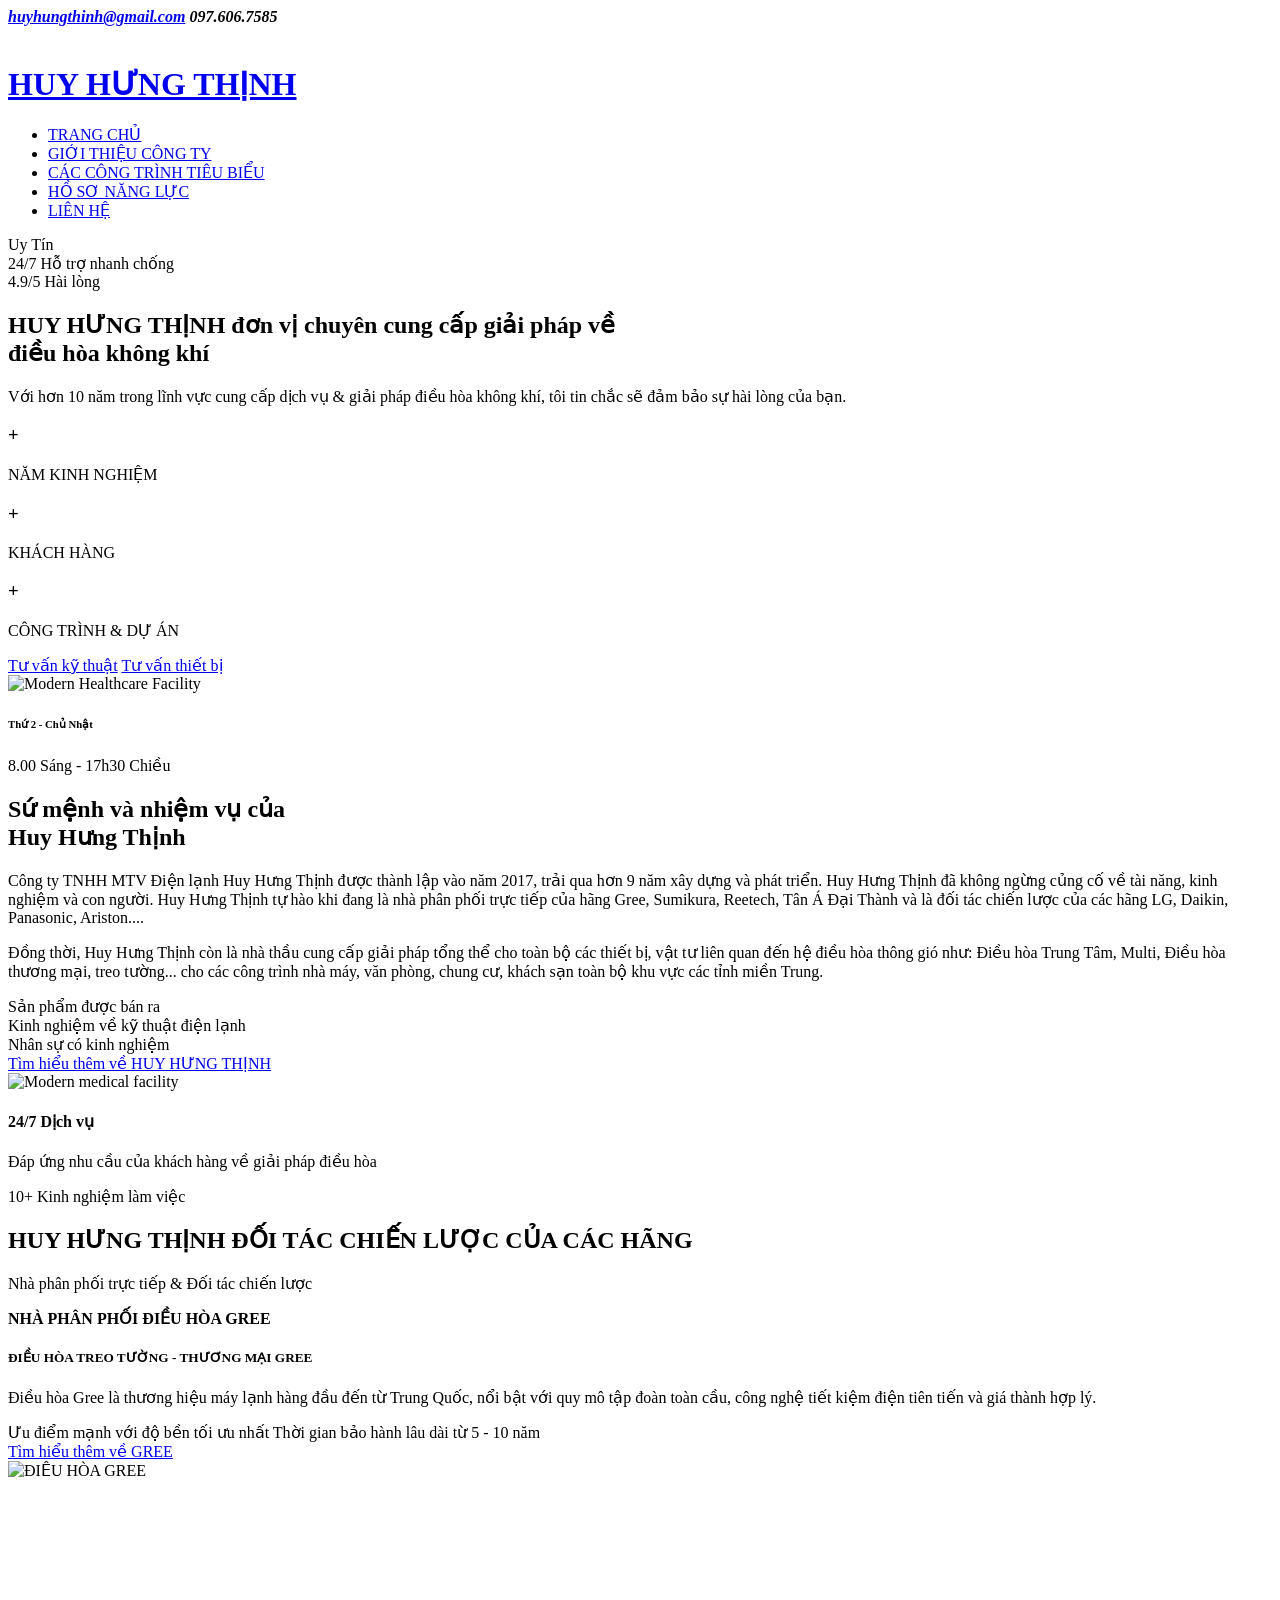
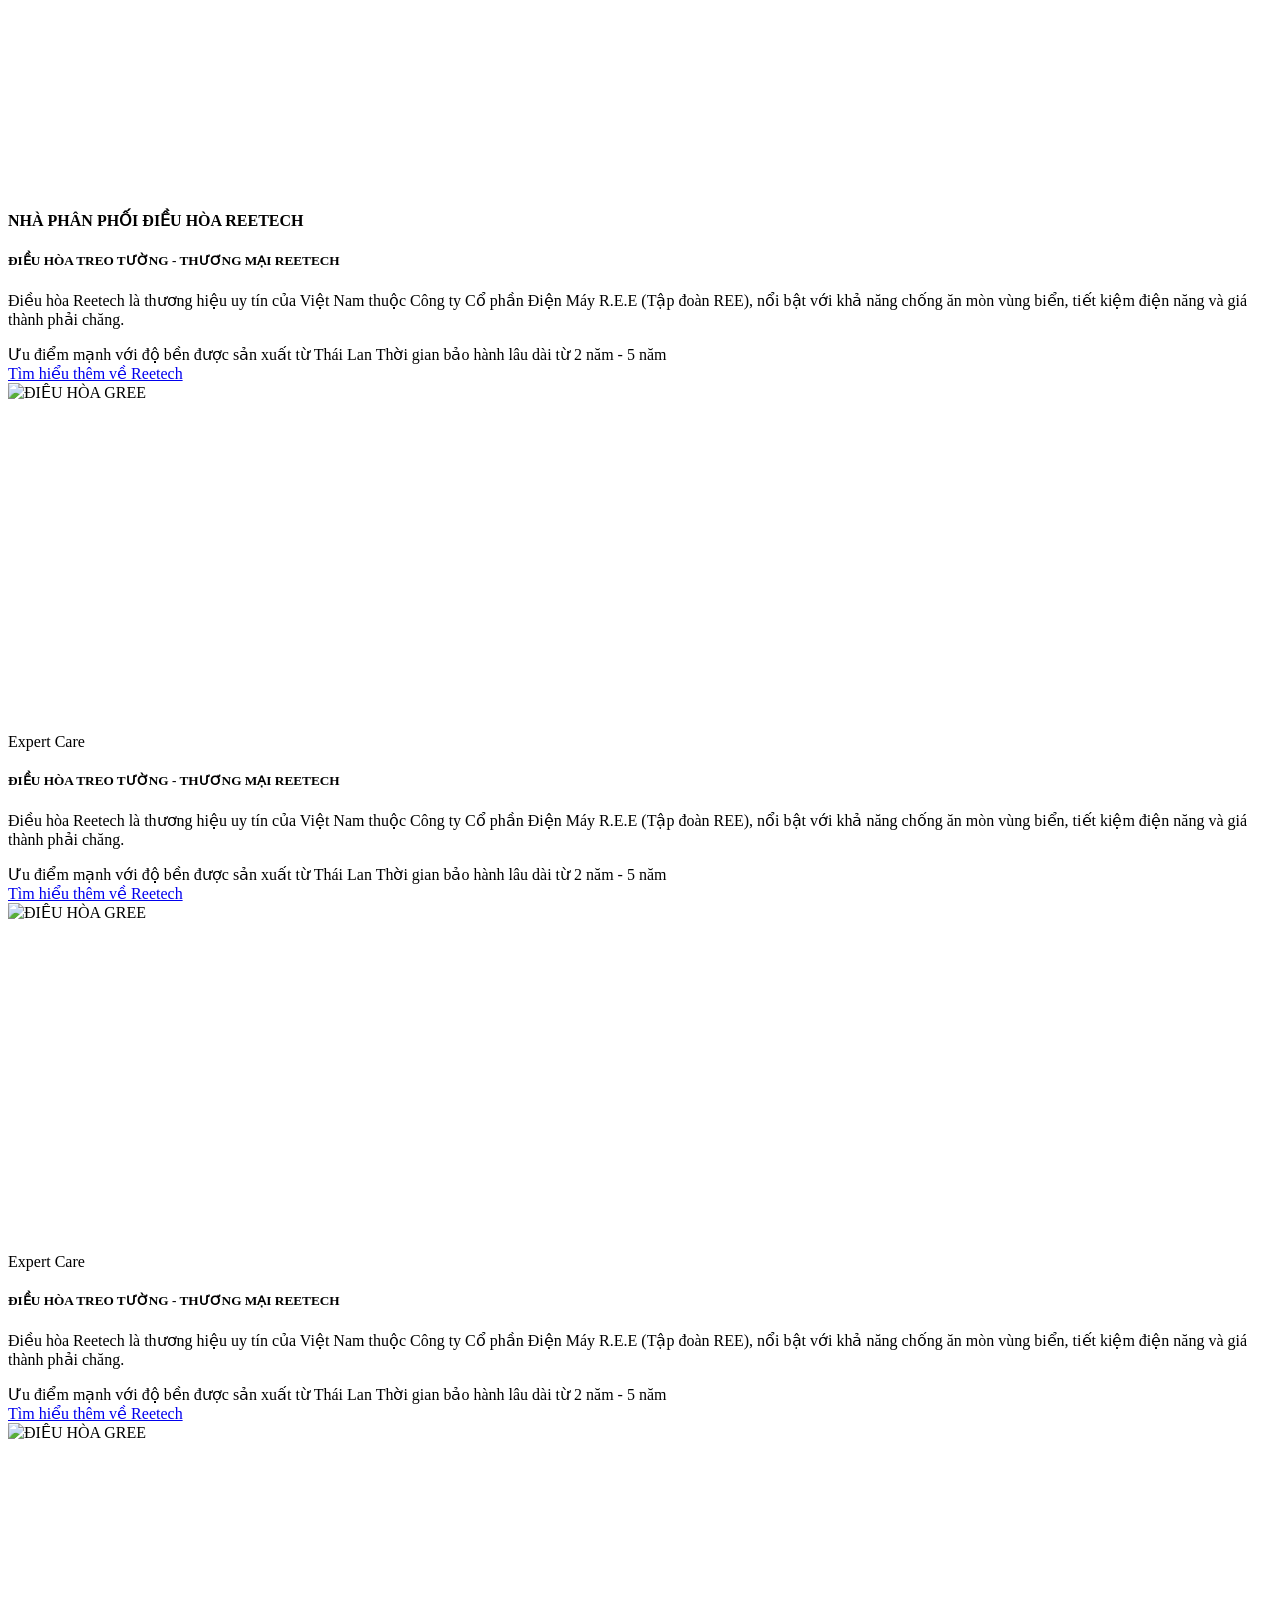
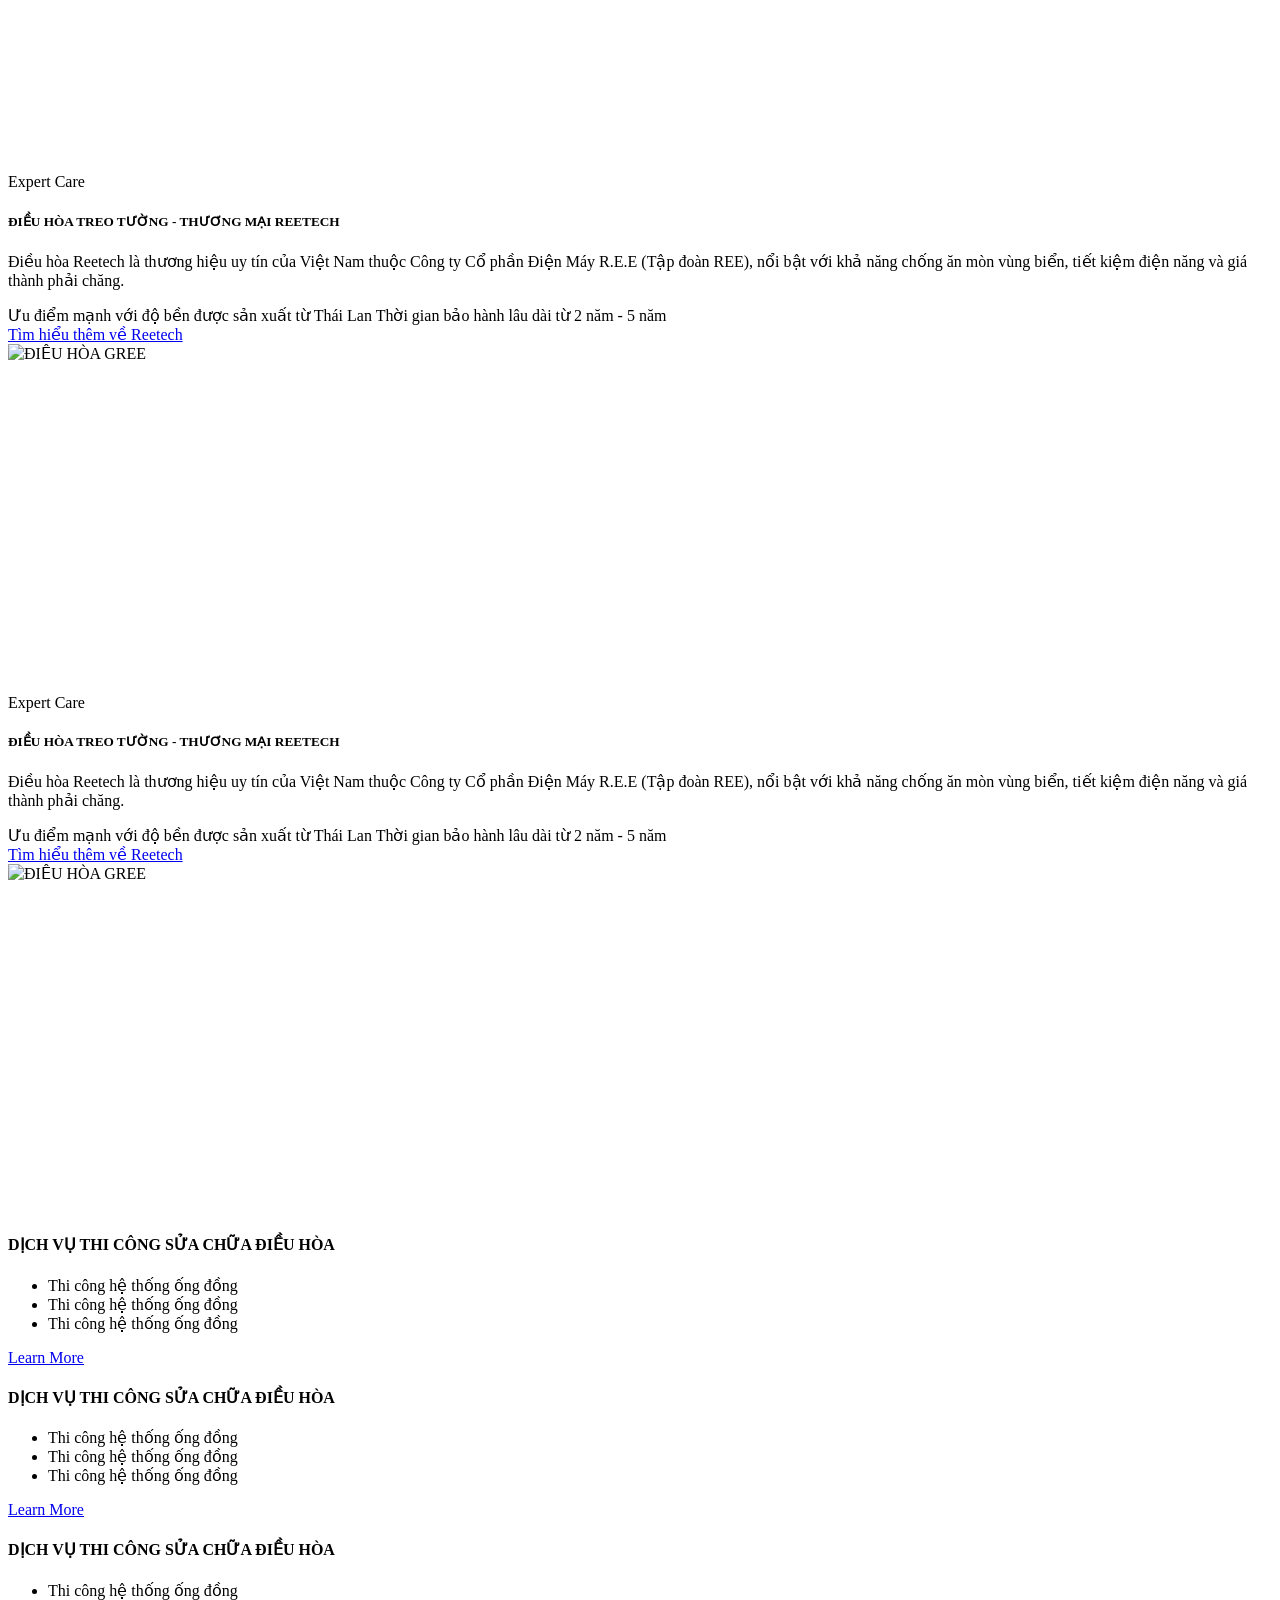
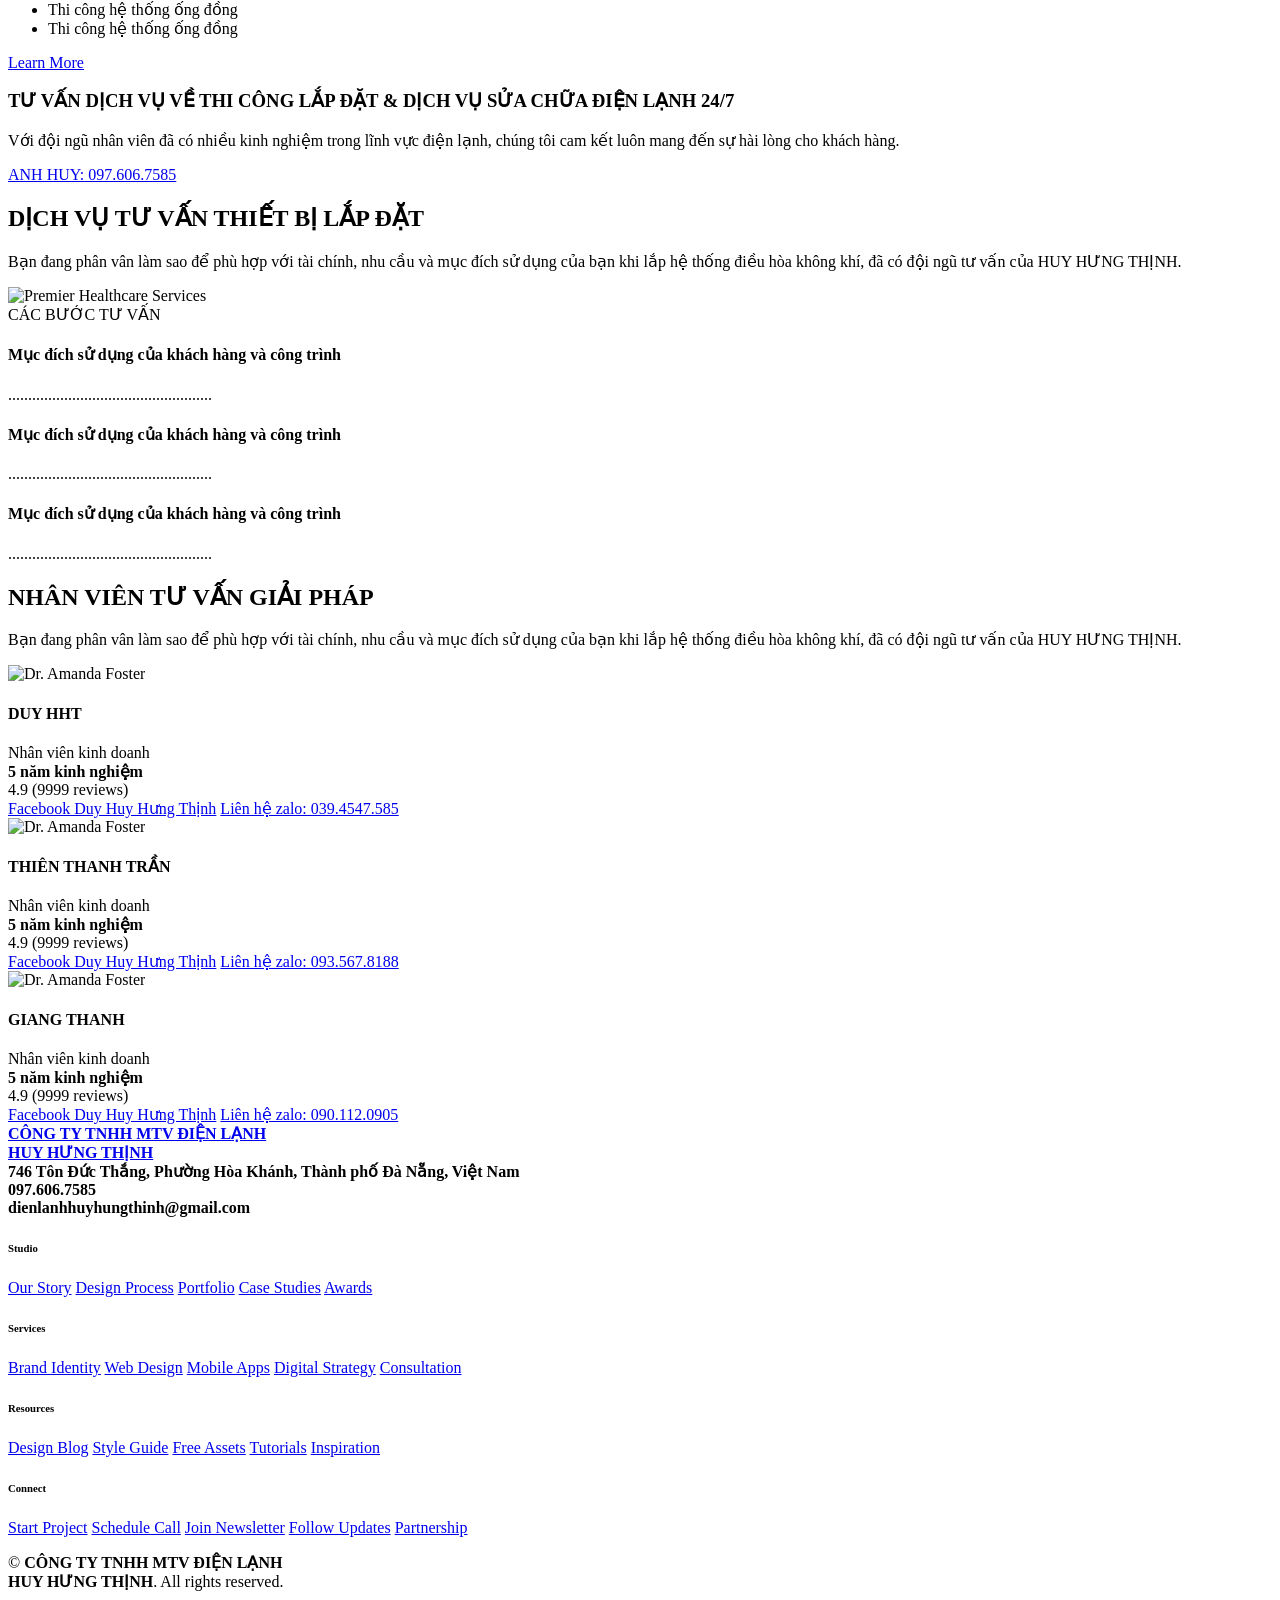
==== index.html @ ac3584e6 "update file update lần 1" ====
<!DOCTYPE html>
<html lang="en">

<head>
  <meta charset="utf-8">
  <meta content="width=device-width, initial-scale=1.0" name="viewport">
  <title>ĐIỆN LẠNH HUY HƯNG THỊNH</title>
  <meta name="description" content="">
  <meta name="keywords" content="">

  <!-- Favicons -->
  <link href="assets/img/favicon.png" rel="icon">
  <link href="assets/img/apple-touch-icon.png" rel="apple-touch-icon">

  <!-- Fonts -->
  <link href="https://fonts.googleapis.com" rel="preconnect">
  <link href="https://fonts.gstatic.com" rel="preconnect" crossorigin>
  <link
    href="https://fonts.googleapis.com/css2?family=Roboto:ital,wght@0,100;0,300;0,400;0,500;0,700;0,900;1,100;1,300;1,400;1,500;1,700;1,900&family=Montserrat:ital,wght@0,100;0,200;0,300;0,400;0,500;0,600;0,700;0,800;0,900;1,100;1,200;1,300;1,400;1,500;1,600;1,700;1,800;1,900&family=Lato:ital,wght@0,100;0,300;0,400;0,700;0,900;1,100;1,300;1,400;1,700;1,900&display=swap"
    rel="stylesheet">

  <!-- Vendor CSS Files -->
  <link href="assets/vendor/bootstrap/css/bootstrap.min.css" rel="stylesheet">
  <link href="assets/vendor/bootstrap-icons/bootstrap-icons.css" rel="stylesheet">
  <link href="assets/vendor/aos/aos.css" rel="stylesheet">
  <link href="assets/vendor/glightbox/css/glightbox.min.css" rel="stylesheet">
  <link href="assets/vendor/fontawesome-free/css/all.min.css" rel="stylesheet">
  <link href="assets/vendor/swiper/swiper-bundle.min.css" rel="stylesheet">

  <!-- Main CSS File -->
  <link href="assets/css/main.css" rel="stylesheet">

  <!-- =======================================================
  * Template Name: Clinic
  * Template URL: https://bootstrapmade.com/clinic-bootstrap-template/
  * Updated: Jul 23 2025 with Bootstrap v5.3.7
  * Author: BootstrapMade.com
  * License: https://bootstrapmade.com/license/
  ======================================================== -->
</head>

<body class="index-page">

  <header id="header" class="header fixed-top">

    <div class="topbar d-flex align-items-center dark-background">
      <div class="container d-flex justify-content-center justify-content-md-between">
        <div class="contact-info d-flex align-items-center">
          <i class="bi bi-envelope d-flex align-items-center"><a
              href="mailto:contact@example.com"><b>huyhungthinh@gmail.com</b></a></i>
          <i class="bi bi-phone d-flex align-items-center ms-4"><span><b>097.606.7585</b></span></i>
        </div>
        <div class="social-links d-none d-md-flex align-items-center">
          <a href="#!" class="twitter"><i class="bi bi-twitter-x"></i></a>
          <a href="#!" class="facebook"><i class="bi bi-facebook"></i></a>
          <a href="#!" class="instagram"><i class="bi bi-instagram"></i></a>
          <a href="#!" class="linkedin"><i class="bi bi-linkedin"></i></a>
        </div>
      </div>
    </div><!-- End Top Bar -->

    <div class="branding d-flex align-items-cente">

      <div class="container position-relative d-flex align-items-center justify-content-between">
        <a href="index.html" class="logo d-flex align-items-center">
          <!-- Uncomment the line below if you also wish to use an image logo -->
          <img src="assets/img/logoo.jpg" alt="">
          <h1 class="sitename">HUY HƯNG THỊNH</h1>
        </a>

        <nav id="navmenu" class="navmenu">
          <ul>
            <li><a href="index.html" class="active">TRANG CHỦ</a></li>
            <li><a href="about.html">GIỚI THIỆU CÔNG TY</a></li>
            <li><a href="departments.html">CÁC CÔNG TRÌNH TIÊU BIỂU</a></li>
            <li><a href="services.html">HỒ SƠ NĂNG LỰC</a></li>
            </li>
            <li><a href="contact.html">LIÊN HỆ</a></li>
          </ul>
          <i class="mobile-nav-toggle d-xl-none bi bi-list"></i>
        </nav>

      </div>

    </div>

  </header>

  <main class="main">

    <!-- Hero Section -->
    <section id="hero" class="hero section">

      <div class="container" data-aos="fade-up" data-aos-delay="100">

        <div class="row align-items-center">
          <div class="col-lg-6">
            <div class="hero-content">
              <div class="trust-badges mb-4" data-aos="fade-right" data-aos-delay="200">
                <div class="badge-item">
                  <i class="bi bi-shield-check"></i>
                  <span>Uy Tín</span>
                </div>
                <div class="badge-item">
                  <i class="bi bi-clock"></i>
                  <span>24/7 Hỗ trợ nhanh chống</span>
                </div>
                <div class="badge-item">
                  <i class="bi bi-star-fill"></i>
                  <span>4.9/5 Hài lòng</span>
                </div>
              </div>

              <h1 data-aos="fade-right" data-aos-delay="300">
                HUY HƯNG THỊNH đơn vị chuyên cung cấp giải pháp về <br> <span class="highlight">điều hòa không khí</span>
              </h1>

              <p class="hero-description" data-aos="fade-right" data-aos-delay="400">
                Với hơn 10 năm trong lĩnh vực cung cấp dịch vụ & giải pháp điều hòa không khí, tôi tin chắc sẽ đảm bảo sự hài lòng của bạn.
              </p>

              <div class="hero-stats mb-4" data-aos="fade-right" data-aos-delay="500">
                <div class="stat-item">
                  <h3><span data-purecounter-start="0" data-purecounter-end="10" data-purecounter-duration="2"
                      class="purecounter"></span>+</h3>
                  <p>NĂM KINH NGHIỆM</p>
                </div>
                <div class="stat-item">
                  <h3><span data-purecounter-start="0" data-purecounter-end="5000" data-purecounter-duration="2"
                      class="purecounter"></span>+</h3>
                  <p>KHÁCH HÀNG</p>
                </div>
                <div class="stat-item">
                  <h3><span data-purecounter-start="0" data-purecounter-end="50000" data-purecounter-duration="2"
                      class="purecounter"></span>+</h3>
                  <p>CÔNG TRÌNH & DỰ ÁN</p>
                </div>
              </div>

              <div class="hero-actions" data-aos="fade-right" data-aos-delay="600">
                <a href="https://www.facebook.com/dienlanhhuysanyo" class="btn btn-primary">Tư vấn kỹ thuật</a>
                <a href="https://www.facebook.com/dienlanhhuysanyo" class="btn btn-primary">
                  Tư vấn thiết bị
                </a>
              </div>
            </div>
          </div>

          <div class="col-lg-6">
            <div class="hero-visual" data-aos="fade-left" data-aos-delay="500">
              <div class="main-image">
                <img src="assets/img/giaiphap.jpe" alt="Modern Healthcare Facility" class="img-fluid">
                <div class="floating-card appointment-card">
                  <div class="card-icon">
                    <i class="bi bi-calendar-check"></i>
                  </div>
                  <div class="card-content">
                    <h6>Thứ 2 - Chủ Nhật</h6>
                    <p>8.00 Sáng - 17h30 Chiều </p>
                  </div>
                </div>
              </div>
              <div class="background-elements">
                <div class="element element-1"></div>
                <div class="element element-2"></div>
                <div class="element element-3"></div>
              </div>
            </div>
          </div>
        </div>

      </div>

    </section><!-- /Hero Section -->

    <!-- Home About Section -->
    <section id="home-about" class="home-about section">

      <div class="container" data-aos="fade-up" data-aos-delay="100">

        <div class="row align-items-center">
          <div class="col-lg-6 mb-5 mb-lg-0" data-aos="fade-right" data-aos-delay="200">
            <div class="about-content">
              <h2 class="section-heading">Sứ mệnh và nhiệm vụ của <br> <b>Huy Hưng Thịnh</b></h2>
              <p class="lead-text">Công ty TNHH MTV Điện lạnh Huy Hưng Thịnh được thành lập vào năm 2017, trải qua hơn 9 năm xây dựng và phát triển. Huy Hưng Thịnh đã không ngừng củng cố về tài năng, kinh nghiệm và con người. Huy Hưng Thịnh tự hào khi đang là nhà phân phối trực tiếp của hãng Gree, Sumikura, Reetech, Tân Á Đại Thành và là đối tác chiến lược của các hãng LG, Daikin, Panasonic, Ariston....</p>

              <p>Đồng thời, Huy Hưng Thịnh còn là nhà thầu cung cấp giải pháp tổng thể cho toàn bộ các thiết bị, vật tư liên quan đến hệ điều hòa thông gió như: Điều hòa Trung Tâm, Multi, Điều hòa thương mại, treo tường... cho các công trình nhà máy, văn phòng, chung cư, khách sạn toàn bộ khu vực các tỉnh miền Trung.</p>

              <div class="stats-grid">
                <div class="stat-item">
                  <div class="stat-number purecounter" data-purecounter-start="0" data-purecounter-end="15000"
                    data-purecounter-duration="1"></div>
                  <div class="stat-label">Sản phẩm được bán ra</div>
                </div>
                <div class="stat-item">
                  <div class="stat-number purecounter" data-purecounter-start="0" data-purecounter-end="10"
                    data-purecounter-duration="1"></div>
                  <div class="stat-label">Kinh nghiệm về kỹ thuật điện lạnh</div>
                </div>
                <div class="stat-item">
                  <div class="stat-number purecounter" data-purecounter-start="0" data-purecounter-end="20"
                    data-purecounter-duration="1"></div>
                  <div class="stat-label">Nhân sự có kinh nghiệm</div>
                </div>
              </div>

              <div class="cta-section">
                <a href="about.html" class="btn-primary">Tìm hiểu thêm về HUY HƯNG THỊNH</a>
              </div>
            </div>
          </div>

          <div class="col-lg-6" data-aos="fade-left" data-aos-delay="300">
            <div class="about-visual">
              <div class="main-image">
                <img src="assets/img/sumenh.jpg" alt="Modern medical facility" class="img-fluid">
              </div>
              <div class="floating-card">
                <div class="card-content">
                  <div class="icon">
                    <i class="bi bi-heart-pulse"></i>
                  </div>
                  <div class="card-text">
                    <h4>24/7 Dịch vụ</h4>
                    <p>Đáp ứng nhu cầu của khách hàng về giải pháp điều hòa</p>
                  </div>
                </div>
              </div>
              <div class="experience-badge">
                <div class="badge-content">
                  <span class="years">10+</span>
                  <span class="text">Kinh nghiệm làm việc</span>
                </div>
              </div>
            </div>
          </div>
        </div>

      </div>

    </section><!-- /Home About Section -->

    <!-- Featured Departments Section -->
    <section id="featured-departments" class="featured-departments section">

      <!-- Section Title -->
      <div class="container section-title" data-aos="fade-up">
        <h2>HUY HƯNG THỊNH ĐỐI TÁC CHIẾN LƯỢC CỦA CÁC HÃNG</h2>
        <p>Nhà phân phối trực tiếp & Đối tác chiến lược </p>
      </div><!-- End Section Title -->

      <div class="container" data-aos="fade-up" data-aos-delay="100">

        <div class="row g-5">

          <div class="col-lg-6" data-aos="zoom-in" data-aos-delay="100">
            <div class="specialty-card">
              <div class="specialty-content">
                <div class="specialty-meta">
                  <span class="specialty-label"><b> NHÀ PHÂN PHỐI ĐIỀU HÒA GREE </b></span>
                </div>
                <h5><b>ĐIỀU HÒA TREO TƯỜNG - THƯƠNG MẠI GREE</b></h5>
                <p>Điều hòa Gree là thương hiệu máy lạnh hàng đầu đến từ Trung Quốc, nổi bật với quy mô tập đoàn toàn cầu, công nghệ tiết kiệm điện tiên tiến và giá thành hợp lý.</p>
                <div class="specialty-features">
                  <span><i class="bi bi-check-circle-fill"></i>Ưu điểm mạnh với độ bền tối ưu nhất</span>
                  <span><i class="bi bi-check-circle-fill"></i>Thời gian bảo hành lâu dài từ 5 - 10 năm</span>
                </div>
                <a href="https://www.facebook.com/dienlanhhuysanyo" class="specialty-link">
                  Tìm hiểu thêm về GREE <i class="bi bi-arrow-right"></i>
                </a>
              </div>
              <div class="specialty-visual">
                <img src="assets/img/gree-kim-cuong-den.jpg" alt="ĐIỀU HÒA GREE" style="width: 620px; height: 350px; object-fit: cover; display: block;">
              <div class="visual-overlay">
                  <i class="bi bi-shield-plus"></i>
                </div>
              </div>
            </div>
          </div><!-- End Specialty Card -->

          <div class="col-lg-6" data-aos="zoom-in" data-aos-delay="200">
            <div class="specialty-card">
              <div class="specialty-content">
                <div class="specialty-meta">
                  <span class="specialty-label"><b> NHÀ PHÂN PHỐI ĐIỀU HÒA REETECH </b></span>
                </div>
                <h5><b>ĐIỀU HÒA TREO TƯỜNG - THƯƠNG MẠI REETECH</b></h5>
                <p>Điều hòa Reetech là thương hiệu uy tín của Việt Nam thuộc Công ty Cổ phần Điện Máy R.E.E (Tập đoàn REE), nổi bật với khả năng chống ăn mòn vùng biển, tiết kiệm điện năng và giá thành phải chăng.</p>
                <div class="specialty-features">
                  <span><i class="bi bi-check-circle-fill"></i>Ưu điểm mạnh với độ bền được sản xuất từ Thái Lan</span>
                  <span><i class="bi bi-check-circle-fill"></i>Thời gian bảo hành lâu dài từ 2 năm - 5 năm</span>
                </div>
                <a href="https://www.facebook.com/dienlanhhuysanyo" class="specialty-link">
                  Tìm hiểu thêm về Reetech <i class="bi bi-arrow-right"></i>
                </a>
              </div>
              <div class="specialty-visual">
                <img src="assets/img/dieuhoareetech.jpg" alt="ĐIỀU HÒA GREE" style="width: 620px; height: 350px; object-fit: cover; display: block;">
              <div class="visual-overlay">
                  <i class="bi bi-cpu"></i>
                </div>
              </div>
            </div>
          </div><!-- End Specialty Card -->
          <div class="col-lg-6" data-aos="zoom-in" data-aos-delay="200">
            <div class="specialty-card">
              <div class="specialty-content">
                <div class="specialty-meta">
                  <span class="specialty-label">Expert Care</span>
                </div>
                <h5><b>ĐIỀU HÒA TREO TƯỜNG - THƯƠNG MẠI REETECH</b></h5>
                <p>Điều hòa Reetech là thương hiệu uy tín của Việt Nam thuộc Công ty Cổ phần Điện Máy R.E.E (Tập đoàn REE), nổi bật với khả năng chống ăn mòn vùng biển, tiết kiệm điện năng và giá thành phải chăng.</p>
                <div class="specialty-features">
                  <span><i class="bi bi-check-circle-fill"></i>Ưu điểm mạnh với độ bền được sản xuất từ Thái Lan</span>
                  <span><i class="bi bi-check-circle-fill"></i>Thời gian bảo hành lâu dài từ 2 năm - 5 năm</span>
                </div>
                <a href="https://www.facebook.com/dienlanhhuysanyo" class="specialty-link">
                  Tìm hiểu thêm về Reetech <i class="bi bi-arrow-right"></i>
                </a>
              </div>
              <div class="specialty-visual">
                <img src="assets/img/dieuhoareetech.jpg" alt="ĐIỀU HÒA GREE" style="width: 620px; height: 350px; object-fit: cover; display: block;">
              <div class="visual-overlay">
                  <i class="bi bi-cpu"></i>
                </div>
              </div>
            </div>
          </div><!-- End Specialty Card -->
          <div class="col-lg-6" data-aos="zoom-in" data-aos-delay="200">
            <div class="specialty-card">
              <div class="specialty-content">
                <div class="specialty-meta">
                  <span class="specialty-label">Expert Care</span>
                </div>
                <h5><b>ĐIỀU HÒA TREO TƯỜNG - THƯƠNG MẠI REETECH</b></h5>
                <p>Điều hòa Reetech là thương hiệu uy tín của Việt Nam thuộc Công ty Cổ phần Điện Máy R.E.E (Tập đoàn REE), nổi bật với khả năng chống ăn mòn vùng biển, tiết kiệm điện năng và giá thành phải chăng.</p>
                <div class="specialty-features">
                  <span><i class="bi bi-check-circle-fill"></i>Ưu điểm mạnh với độ bền được sản xuất từ Thái Lan</span>
                  <span><i class="bi bi-check-circle-fill"></i>Thời gian bảo hành lâu dài từ 2 năm - 5 năm</span>
                </div>
                <a href="https://www.facebook.com/dienlanhhuysanyo" class="specialty-link">
                  Tìm hiểu thêm về Reetech <i class="bi bi-arrow-right"></i>
                </a>
              </div>
              <div class="specialty-visual">
                <img src="assets/img/dieuhoareetech.jpg" alt="ĐIỀU HÒA GREE" style="width: 620px; height: 350px; object-fit: cover; display: block;">
              <div class="visual-overlay">
                  <i class="bi bi-cpu"></i>
                </div>
              </div>
            </div>
          </div><!-- End Specialty Card -->
          <div class="col-lg-6" data-aos="zoom-in" data-aos-delay="200">
            <div class="specialty-card">
              <div class="specialty-content">
                <div class="specialty-meta">
                  <span class="specialty-label">Expert Care</span>
                </div>
                <h5><b>ĐIỀU HÒA TREO TƯỜNG - THƯƠNG MẠI REETECH</b></h5>
                <p>Điều hòa Reetech là thương hiệu uy tín của Việt Nam thuộc Công ty Cổ phần Điện Máy R.E.E (Tập đoàn REE), nổi bật với khả năng chống ăn mòn vùng biển, tiết kiệm điện năng và giá thành phải chăng.</p>
                <div class="specialty-features">
                  <span><i class="bi bi-check-circle-fill"></i>Ưu điểm mạnh với độ bền được sản xuất từ Thái Lan</span>
                  <span><i class="bi bi-check-circle-fill"></i>Thời gian bảo hành lâu dài từ 2 năm - 5 năm</span>
                </div>
                <a href="https://www.facebook.com/dienlanhhuysanyo" class="specialty-link">
                  Tìm hiểu thêm về Reetech <i class="bi bi-arrow-right"></i>
                </a>
              </div>
              <div class="specialty-visual">
                <img src="assets/img/dieuhoareetech.jpg" alt="ĐIỀU HÒA GREE" style="width: 620px; height: 350px; object-fit: cover; display: block;">
              <div class="visual-overlay">
                  <i class="bi bi-cpu"></i>
                </div>
              </div>
            </div>
          </div><!-- End Specialty Card -->
          <div class="col-lg-6" data-aos="zoom-in" data-aos-delay="200">
            <div class="specialty-card">
              <div class="specialty-content">
                <div class="specialty-meta">
                  <span class="specialty-label">Expert Care</span>
                </div>
                <h5><b>ĐIỀU HÒA TREO TƯỜNG - THƯƠNG MẠI REETECH</b></h5>
                <p>Điều hòa Reetech là thương hiệu uy tín của Việt Nam thuộc Công ty Cổ phần Điện Máy R.E.E (Tập đoàn REE), nổi bật với khả năng chống ăn mòn vùng biển, tiết kiệm điện năng và giá thành phải chăng.</p>
                <div class="specialty-features">
                  <span><i class="bi bi-check-circle-fill"></i>Ưu điểm mạnh với độ bền được sản xuất từ Thái Lan</span>
                  <span><i class="bi bi-check-circle-fill"></i>Thời gian bảo hành lâu dài từ 2 năm - 5 năm</span>
                </div>
                <a href="department-details.html" class="specialty-link">
                  Tìm hiểu thêm về Reetech <i class="bi bi-arrow-right"></i>
                </a>
              </div>
              <div class="specialty-visual">
                <img src="assets/img/dieuhoareetech.jpg" alt="ĐIỀU HÒA GREE" style="width: 620px; height: 350px; object-fit: cover; display: block;">
              <div class="visual-overlay">
                  <i class="bi bi-cpu"></i>
                </div>
              </div>
            </div>
          </div><!-- End Specialty Card -->

          <div class="col-lg-4" data-aos="fade-up" data-aos-delay="100">
            <div class="department-highlight">
              <div class="highlight-icon">
                <i class="bi bi-shield-plus"></i>
              </div>
              <h4>DỊCH VỤ THI CÔNG SỬA CHỮA ĐIỀU HÒA</h4>
              <ul class="highlight-list">
                <li>Thi công hệ thống ống đồng</li>
                <li>Thi công hệ thống ống đồng</li>
                <li>Thi công hệ thống ống đồng</li>
              </ul>
              <a href="department-details.html" class="highlight-cta">Learn More</a>
            </div>
          </div><!-- End Department Highlight -->

          <div class="col-lg-4" data-aos="fade-up" data-aos-delay="200">
            <div class="department-highlight">
              <div class="highlight-icon">
                <i class="bi bi-people"></i>
              </div>
                <h4>DỊCH VỤ THI CÔNG SỬA CHỮA ĐIỀU HÒA</h4>
              <ul class="highlight-list">
                <li>Thi công hệ thống ống đồng</li>
                <li>Thi công hệ thống ống đồng</li>
                <li>Thi công hệ thống ống đồng</li>
              </ul>
              <a href="department-details.html" class="highlight-cta">Learn More</a>
            </div>
          </div><!-- End Department Highlight -->

          <div class="col-lg-4" data-aos="fade-up" data-aos-delay="300">
            <div class="department-highlight">
              <div class="highlight-icon">
                <i class="bi bi-activity"></i>
              </div>
                <h4>DỊCH VỤ THI CÔNG SỬA CHỮA ĐIỀU HÒA</h4>
              <ul class="highlight-list">
                <li>Thi công hệ thống ống đồng</li>
                <li>Thi công hệ thống ống đồng</li>
                <li>Thi công hệ thống ống đồng</li>
              </ul>
              <a href="department-details.html" class="highlight-cta">Learn More</a>
            </div>
          </div><!-- End Department Highlight -->

        </div>

        <div class="emergency-banner" data-aos="fade-up" data-aos-delay="400">
          <div class="row align-items-center">
            <div class="col-lg-8">
              <div class="emergency-content">
                <h3>TƯ VẤN DỊCH VỤ VỀ THI CÔNG LẮP ĐẶT & DỊCH VỤ SỬA CHỮA ĐIỆN LẠNH 24/7</h3>
                <p>Với đội ngũ nhân viên đã có nhiều kinh nghiệm trong lĩnh vực điện lạnh, chúng tôi cam kết luôn mang đến sự hài lòng cho khách hàng.</p>
              </div>
            </div>
            <div class="col-lg-4 text-lg-end">
              <a href="tel:+0976067585" class="emergency-btn">
                <i class="bi bi-telephone-fill"></i>
                ANH HUY: 097.606.7585
              </a>
            </div>
          </div>
        </div>

      </div>

    </section><!-- /Featured Departments Section -->

    <!-- Featured Services Section -->
    <section id="featured-services" class="featured-services section">

      <!-- Section Title -->
      <div class="container section-title" data-aos="fade-up">
        <h2>DỊCH VỤ TƯ VẤN THIẾT BỊ LẮP ĐẶT</h2>
        <p>Bạn đang phân vân làm sao để phù hợp với tài chính, nhu cầu và mục đích sử dụng của bạn khi lắp hệ thống điều hòa không khí, đã có đội ngũ tư vấn của HUY HƯNG THỊNH.</p>
      </div><!-- End Section Title -->

      <div class="container" data-aos="fade-up" data-aos-delay="100">

        <div class="row g-0">

          <div class="col-lg-8" data-aos="fade-right" data-aos-delay="200">
            <div class="featured-service-main">
              <div class="service-image-wrapper">
                <img src="assets/img/health/consultation-4.webp" alt="Premier Healthcare Services" class="img-fluid"
                  loading="lazy">
                <div class="service-overlay">
                  <div class="service-badge">
                    <i class="bi bi-people"></i>
                    <span>CÁC BƯỚC TƯ VẤN</span>
                  </div>
                </div>
              </div>
            </div>
          </div>

          <div class="col-lg-4" data-aos="fade-left" data-aos-delay="300">
            <div class="services-sidebar">

              <div class="service-item" data-aos="fade-up" data-aos-delay="400">
                <div class="service-icon-wrapper">
                  <i class="bi bi-capsule"></i>
                </div>
                <div class="service-info">
                  <h4><b>Mục đích sử dụng của khách hàng và công trình</b></h4>
                  <p>...................................................</p>
                </div>
              </div>

              <div class="service-item" data-aos="fade-up" data-aos-delay="500">
                <div class="service-icon-wrapper">
                  <i class="bi bi-bandaid"></i>
                </div>
                <div class="service-info">
                  <div class="service-info">
                  <h4><b>Mục đích sử dụng của khách hàng và công trình</b></h4>
                  <p>...................................................</p>
                </div>
                </div>
              </div>

              <div class="service-item" data-aos="fade-up" data-aos-delay="600">
                <div class="service-icon-wrapper">
                  <i class="bi bi-activity"></i>
                </div>
                <div class="service-info">
                  <div class="service-info">
                  <h4><b>Mục đích sử dụng của khách hàng và công trình</b></h4>
                  <p>...................................................</p>
                </div>
                </div>
              </div>

            </div>
          </div>

        </div>

      </div>

    </section><!-- /Featured Services Section -->

    <!-- Find A Doctor Section -->
    <section id="find-a-doctor" class="find-a-doctor section">

      <!-- Section Title -->

      <div class="container" data-aos="fade-up" data-aos-delay="100">
      <div class="container section-title" data-aos="fade-up">
        <h2>NHÂN VIÊN TƯ VẤN GIẢI PHÁP</h2>
        <p>Bạn đang phân vân làm sao để phù hợp với tài chính, nhu cầu và mục đích sử dụng của bạn khi lắp hệ thống điều hòa không khí, đã có đội ngũ tư vấn của HUY HƯNG THỊNH.</p>
      </div><!-- End Section Title -->

        <div class="doctors-grid" data-aos="fade-up" data-aos-delay="300">
          <div class="doctor-profile" data-aos="zoom-in" data-aos-delay="100">
            <div class="profile-header">
              <div class="doctor-avatar">
                <img src="assets/img/duyhuyhungthinh.jpg" alt="Dr. Amanda Foster" class="img-fluid">
                <div class="status-indicator available"></div>
              </div>
              <div class="doctor-details">
                <h4>DUY HHT</h4>
                <span class="specialty-tag">Nhân viên kinh doanh</span>
                <div class="experience-info">
                  <i class="bi bi-award"></i>
                  <span><b>5 năm kinh nghiệm</b></span>
                </div>
              </div>
            </div>
            <div class="rating-section">
              <div class="stars">
                <i class="bi bi-star-fill"></i>
                <i class="bi bi-star-fill"></i>
                <i class="bi bi-star-fill"></i>
                <i class="bi bi-star-fill"></i>
                <i class="bi bi-star-fill"></i>
              </div>
              <span class="rating-score">4.9</span>
              <span class="review-count">(9999 reviews)</span>
            </div>
            <div class="action-buttons">
              <a href="https://www.facebook.com/duy.huy.hung.thinh" class="btn-secondary">Facebook Duy Huy Hưng Thịnh</a>
              <a href="#!" class="btn-primary">Liên hệ zalo: 039.4547.585</a>
            </div>
          </div><!-- End Doctor Profile -->

            <div class="doctor-profile" data-aos="zoom-in" data-aos-delay="100">
            <div class="profile-header">
              <div class="doctor-avatar">
                <img src="assets/img/thienthanhtran.jpg" alt="Dr. Amanda Foster" class="img-fluid">
                <div class="status-indicator available"></div>
              </div>
              <div class="doctor-details">
                <h4>THIÊN THANH TRẦN</h4>
                <span class="specialty-tag">Nhân viên kinh doanh</span>
                <div class="experience-info">
                  <i class="bi bi-award"></i>
                  <span><b>5 năm kinh nghiệm</b></span>
                </div>
              </div>
            </div>
            <div class="rating-section">
              <div class="stars">
                <i class="bi bi-star-fill"></i>
                <i class="bi bi-star-fill"></i>
                <i class="bi bi-star-fill"></i>
                <i class="bi bi-star-fill"></i>
                <i class="bi bi-star-fill"></i>
              </div>
              <span class="rating-score">4.9</span>
              <span class="review-count">(9999 reviews)</span>
            </div>
            <div class="action-buttons">
              <a href="https://www.facebook.com/duy.huy.hung.thinh" class="btn-secondary">Facebook Duy Huy Hưng Thịnh</a>
              <a href="#!" class="btn-primary">Liên hệ zalo: 093.567.8188</a>
            </div>
          </div><!-- End Doctor Profile -->

          <div class="doctor-profile" data-aos="zoom-in" data-aos-delay="100">
            <div class="profile-header">
              <div class="doctor-avatar">
                <img src="assets/img/giangthanh.jpg" alt="Dr. Amanda Foster" class="img-fluid">
                <div class="status-indicator available"></div>
              </div>
              <div class="doctor-details">
                <h4>GIANG THANH</h4>
                <span class="specialty-tag">Nhân viên kinh doanh</span>
                <div class="experience-info">
                  <i class="bi bi-award"></i>
                  <span><b>5 năm kinh nghiệm</b></span>
                </div>
              </div>
            </div>
            <div class="rating-section">
              <div class="stars">
                <i class="bi bi-star-fill"></i>
                <i class="bi bi-star-fill"></i>
                <i class="bi bi-star-fill"></i>
                <i class="bi bi-star-fill"></i>
                <i class="bi bi-star-fill"></i>
              </div>
              <span class="rating-score">4.9</span>
              <span class="review-count">(9999 reviews)</span>
            </div>
            <div class="action-buttons">
              <a href="https://www.facebook.com/duy.huy.hung.thinh" class="btn-secondary">Facebook Duy Huy Hưng Thịnh</a>
              <a href="#!" class="btn-primary">Liên hệ zalo: 090.112.0905</a>
            </div>
          </div><!-- End Doctor Profile -->
        </div>
        </div>

      </div>

    </section><!-- /Find A Doctor Section -->

  </main>

  <footer id="footer" class="footer-16 footer position-relative">

    <div class="container">

      <div class="footer-main" data-aos="fade-up" data-aos-delay="100">
        <div class="row align-items-start">

          <div class="col-lg-5">
            <div class="brand-section">
              <a href="index.html" class="logo d-flex align-items-center mb-4">
                <span class="sitename"><b>CÔNG TY TNHH MTV ĐIỆN LẠNH <br> HUY HƯNG THỊNH</b></span>
              </a>
              <div class="contact-info mt-5">
                <div class="contact-item">
                  <i class="bi bi-geo-alt"></i>
                  <span><b>746 Tôn Đức Thắng, Phường Hòa Khánh, Thành phố Đà Nẵng, Việt Nam</b></span>
                </div>
                <div class="contact-item">
                  <i class="bi bi-telephone"></i>
                  <span><b>097.606.7585</b></span>
                </div>
                <div class="contact-item">
                  <i class="bi bi-envelope"></i>
                  <span><b>dienlanhhuyhungthinh@gmail.com</b></span>
                </div>
              </div>
            </div>
          </div>

          <div class="col-lg-7">
            <div class="footer-nav-wrapper">
              <div class="row">

                <div class="col-6 col-lg-3">
                  <div class="nav-column">
                    <h6>Studio</h6>
                    <nav class="footer-nav">
                      <a href="#!">Our Story</a>
                      <a href="#!">Design Process</a>
                      <a href="#!">Portfolio</a>
                      <a href="#!">Case Studies</a>
                      <a href="#!">Awards</a>
                    </nav>
                  </div>
                </div>

                <div class="col-6 col-lg-3">
                  <div class="nav-column">
                    <h6>Services</h6>
                    <nav class="footer-nav">
                      <a href="#!">Brand Identity</a>
                      <a href="#!">Web Design</a>
                      <a href="#!">Mobile Apps</a>
                      <a href="#!">Digital Strategy</a>
                      <a href="#!">Consultation</a>
                    </nav>
                  </div>
                </div>

                <div class="col-6 col-lg-3">
                  <div class="nav-column">
                    <h6>Resources</h6>
                    <nav class="footer-nav">
                      <a href="#!">Design Blog</a>
                      <a href="#!">Style Guide</a>
                      <a href="#!">Free Assets</a>
                      <a href="#!">Tutorials</a>
                      <a href="#!">Inspiration</a>
                    </nav>
                  </div>
                </div>

                <div class="col-6 col-lg-3">
                  <div class="nav-column">
                    <h6>Connect</h6>
                    <nav class="footer-nav">
                      <a href="#!">Start Project</a>
                      <a href="#!">Schedule Call</a>
                      <a href="#!">Join Newsletter</a>
                      <a href="#!">Follow Updates</a>
                      <a href="#!">Partnership</a>
                    </nav>
                  </div>
                </div>

              </div>
            </div>
          </div>

        </div>
      </div>

    </div>

    <div class="footer-bottom">
      <div class="container">
        <div class="bottom-content" data-aos="fade-up" data-aos-delay="300">
          <div class="row align-items-center">
  
            <div class="col-lg-6">
              <div class="copyright">
                <p>© <span class="sitename"> <b>CÔNG TY TNHH MTV ĐIỆN LẠNH <br> HUY HƯNG THỊNH</b></span>. All rights reserved.</p>
              </div>
            </div>
          </div>
        </div>
      </div>
    </div>

  </footer>

  <!-- Scroll Top -->
  <a href="#!" id="scroll-top" class="scroll-top d-flex align-items-center justify-content-center"><i
      class="bi bi-arrow-up-short"></i></a>

  <!-- Preloader -->
  <div id="preloader"></div>

  <!-- Vendor JS Files -->
  <script src="assets/vendor/bootstrap/js/bootstrap.bundle.min.js"></script>
  <script src="assets/vendor/php-email-form/validate.js"></script>
  <script src="assets/vendor/aos/aos.js"></script>
  <script src="assets/vendor/glightbox/js/glightbox.min.js"></script>
  <script src="assets/vendor/purecounter/purecounter_vanilla.js"></script>
  <script src="assets/vendor/swiper/swiper-bundle.min.js"></script>

  <!-- Main JS File -->
  <script src="assets/js/main.js"></script>

</body>

</html>
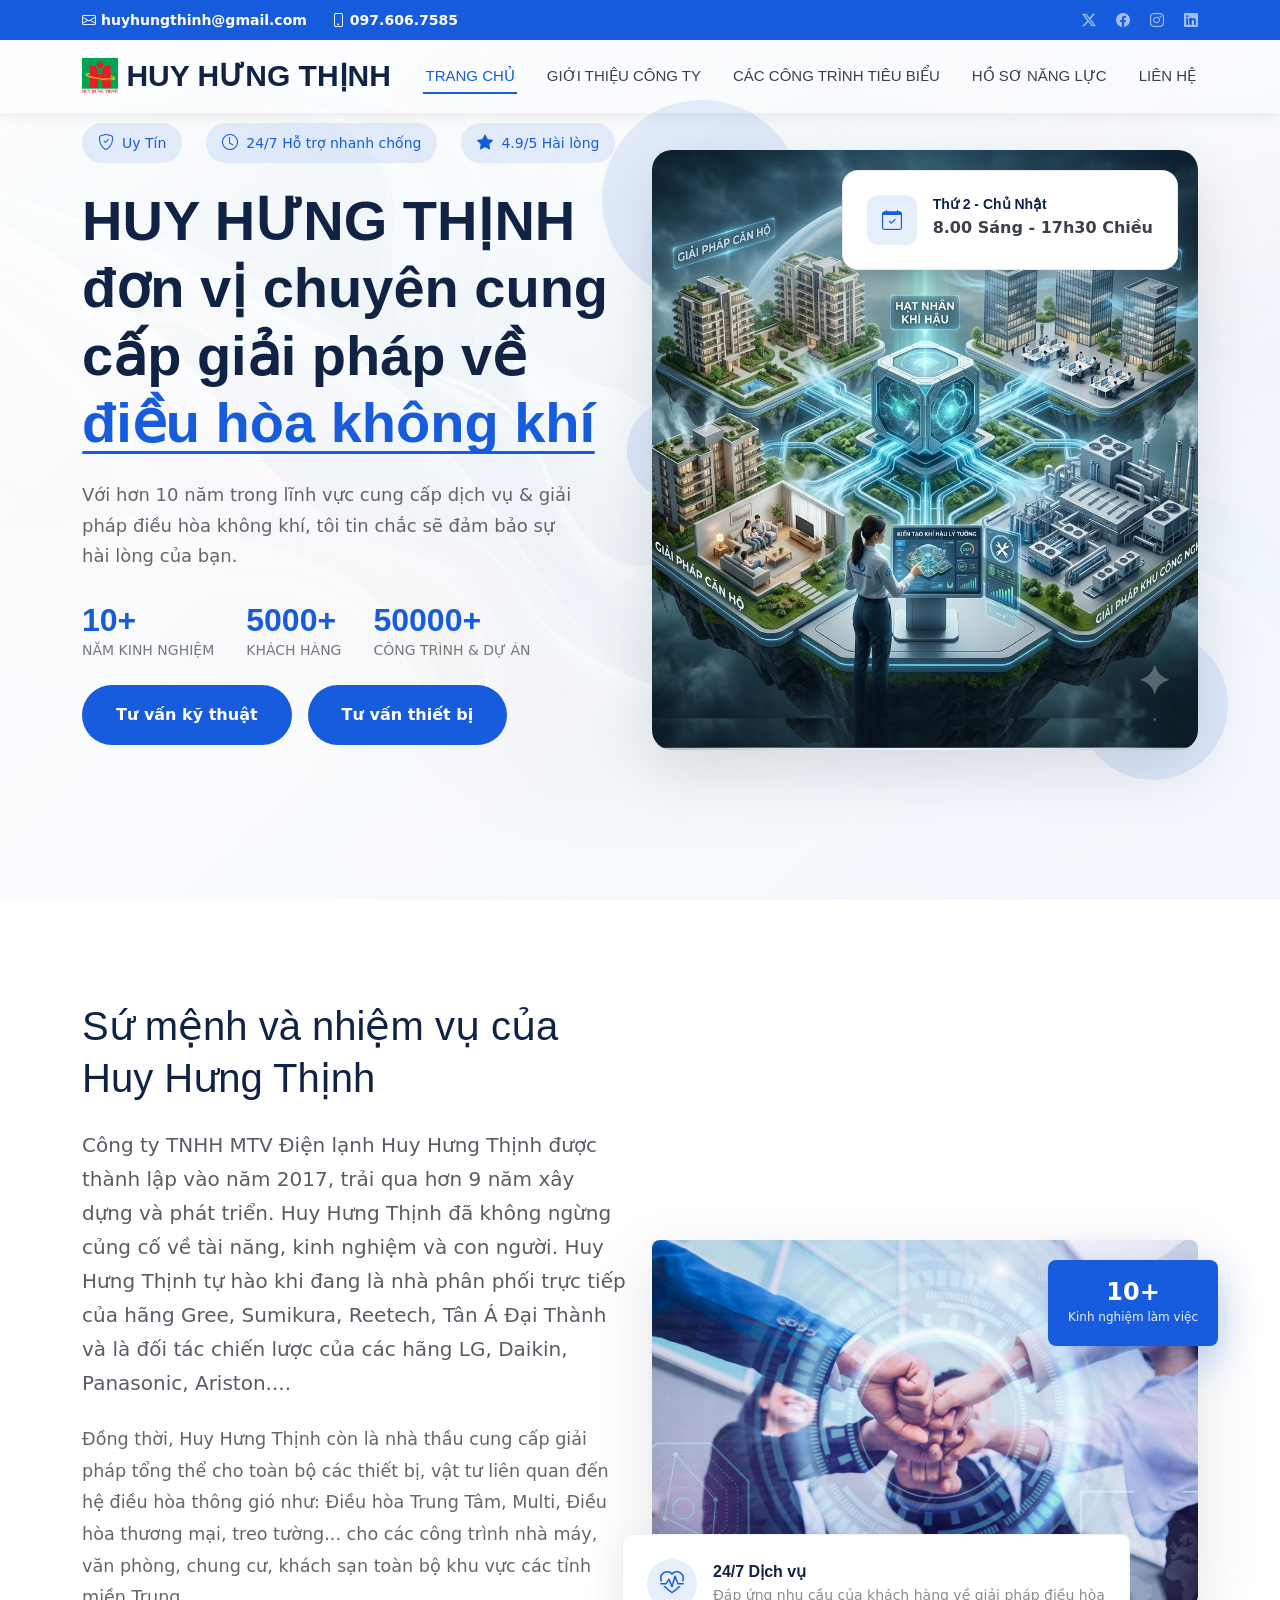
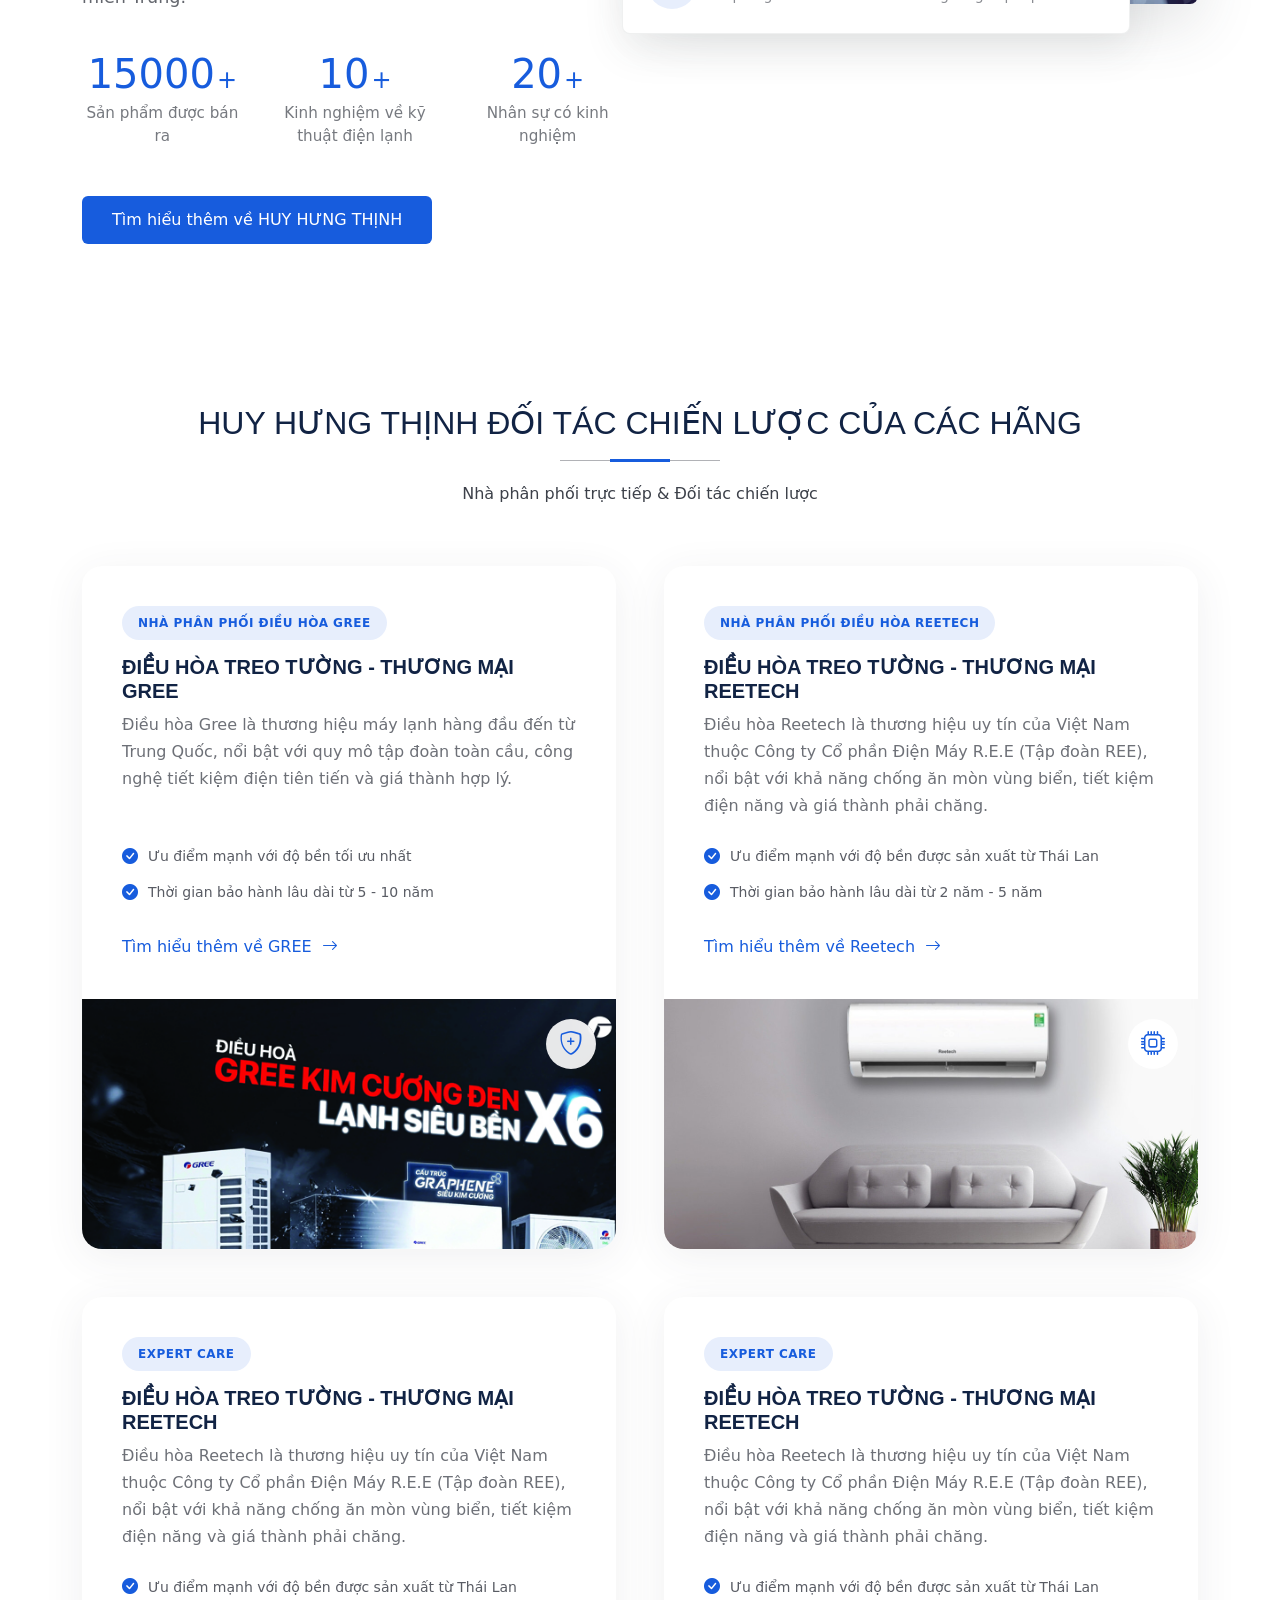
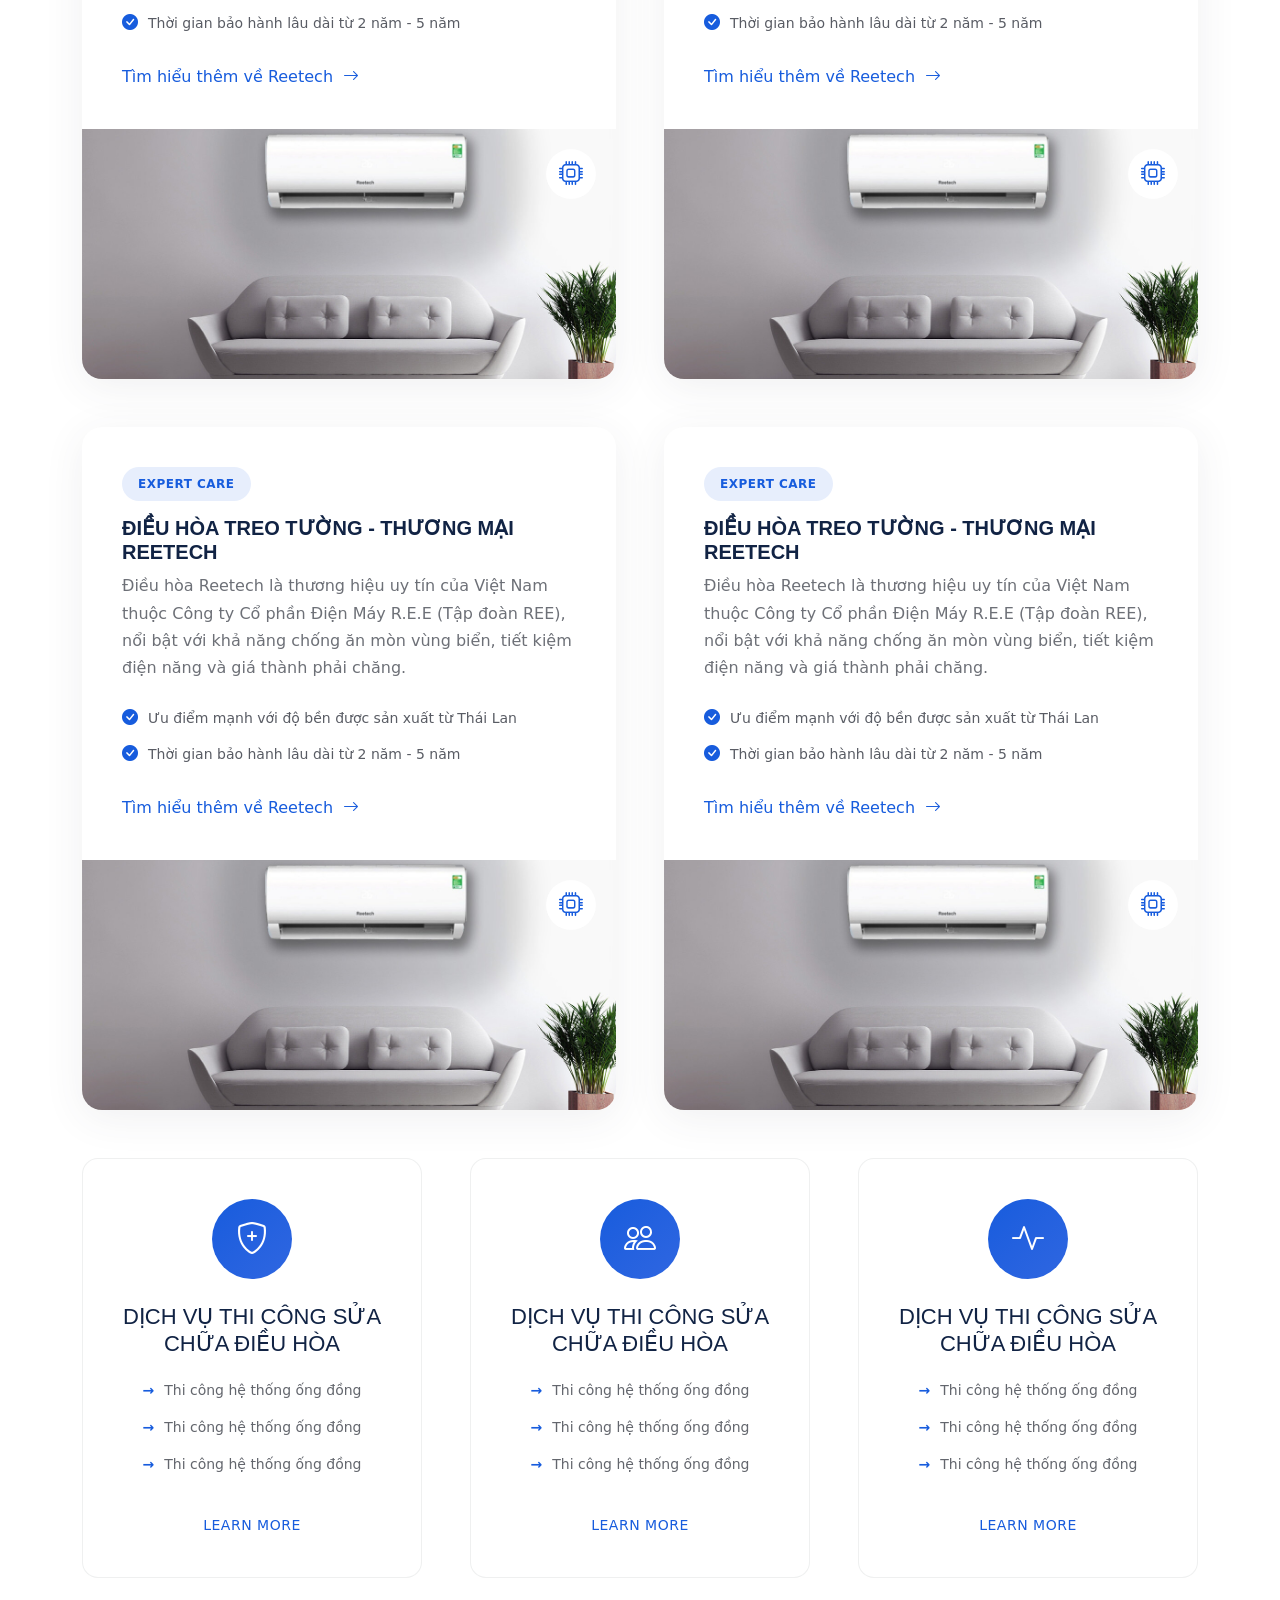
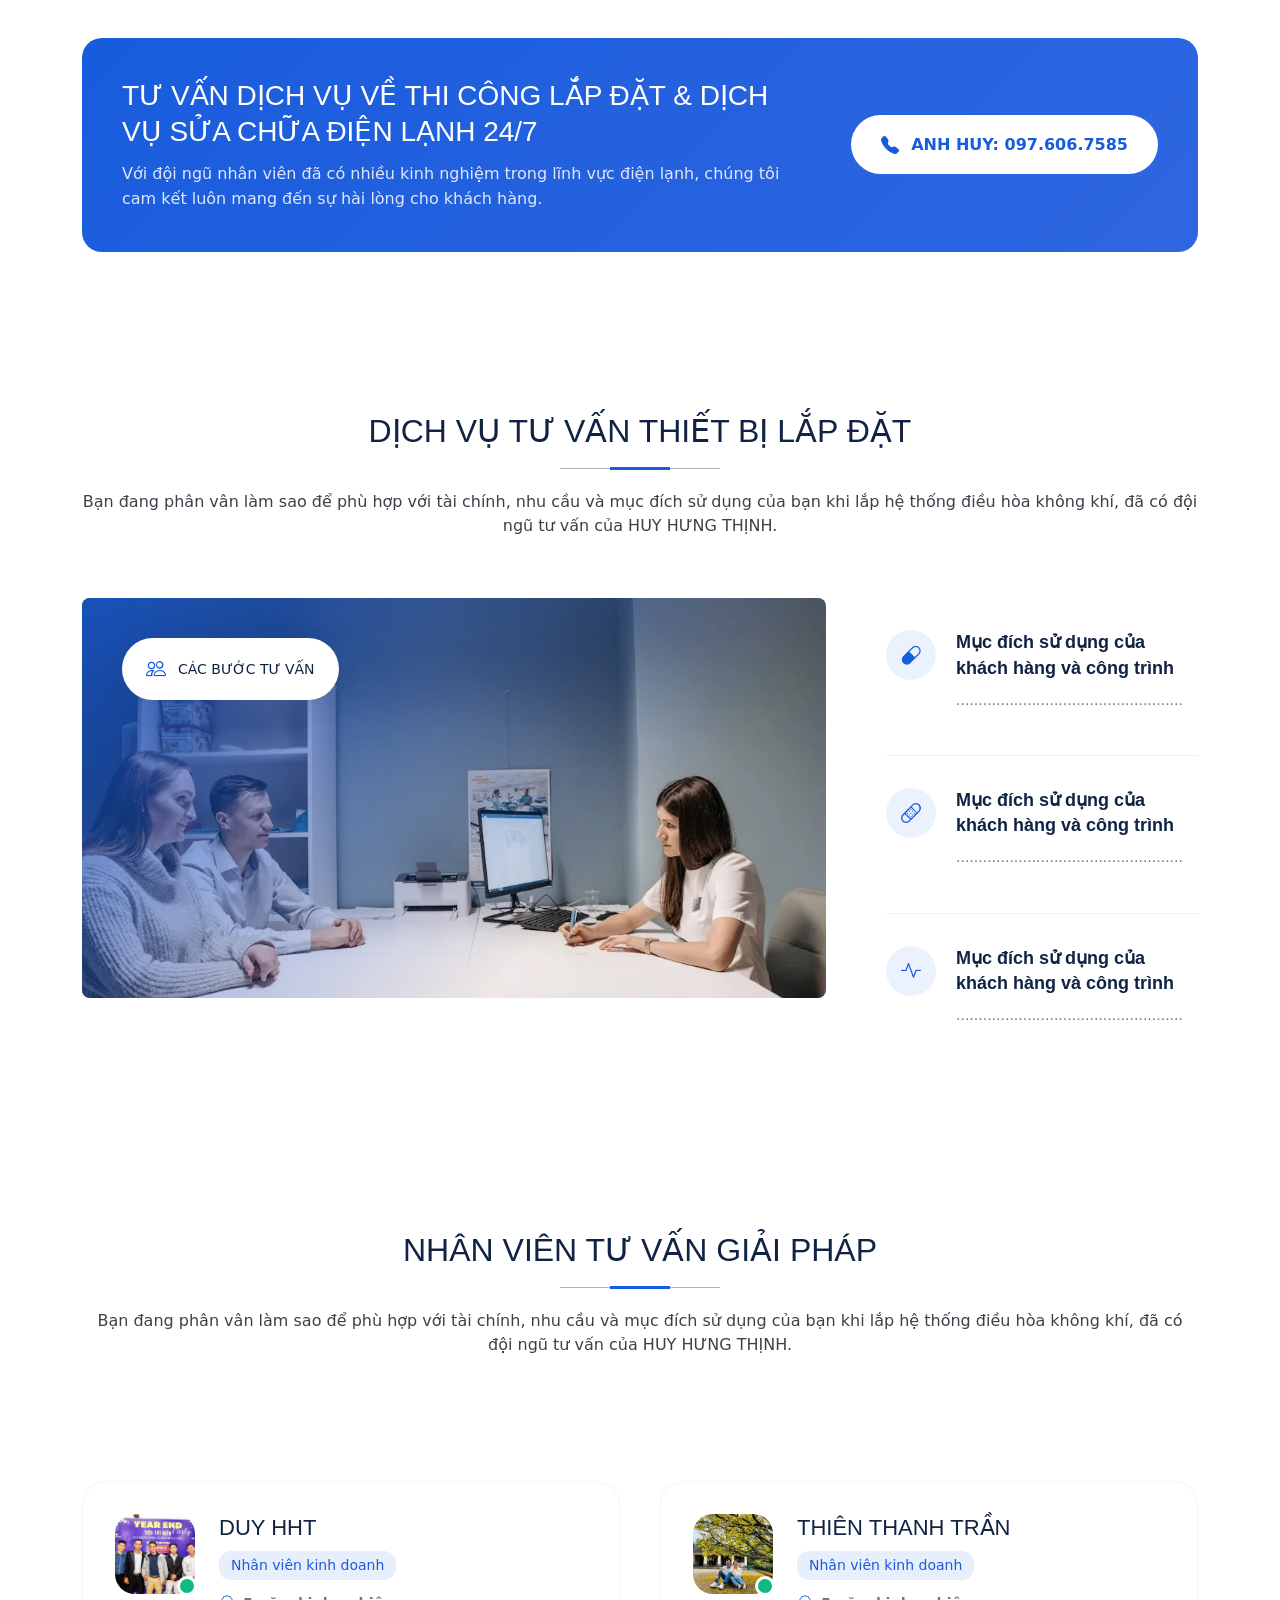
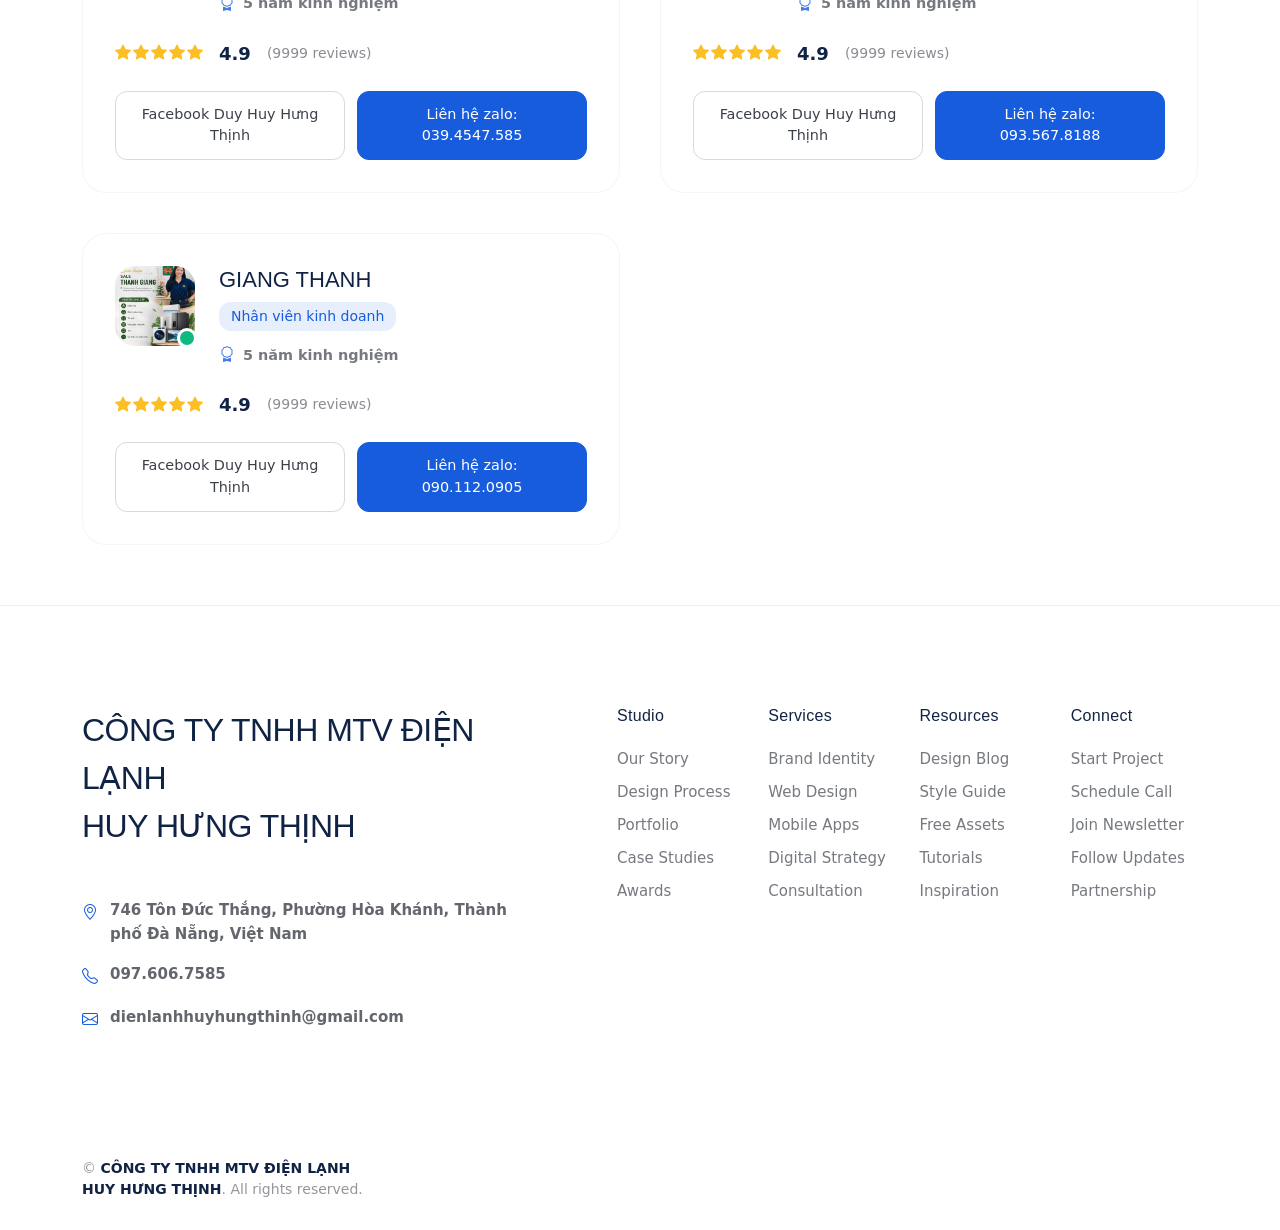
==== commit a77409d2: "Update index.html edit logo" ====
--- a/index.html
+++ b/index.html
@@ -9,7 +9,7 @@
   <meta name="keywords" content="">
 
   <!-- Favicons -->
-  <link href="assets/img/favicon.png" rel="icon">
+  <link href="assets/img/logoo.jpg" rel="icon">
   <link href="assets/img/apple-touch-icon.png" rel="apple-touch-icon">
 
   <!-- Fonts -->
@@ -788,4 +788,4 @@
 
 </body>
 
-</html>+</html>
--- a/assets/css/main.css
+++ b/assets/css/main.css
@@ -0,0 +1,6219 @@
+/**
+* Template Name: Clinic
+* Template URL: https://bootstrapmade.com/clinic-bootstrap-template/
+* Updated: Jul 23 2025 with Bootstrap v5.3.7
+* Author: BootstrapMade.com
+* License: https://bootstrapmade.com/license/
+*/
+
+@charset "UTF-8";
+
+/*--------------------------------------------------------------
+# Font & Color Variables
+# Help: https://bootstrapmade.com/color-system/
+--------------------------------------------------------------*/
+/* Fonts */
+:root {
+  --default-font: "Roboto",  system-ui, -apple-system, "Segoe UI", Roboto, "Helvetica Neue", Arial, "Noto Sans", "Liberation Sans", sans-serif, "Apple Color Emoji", "Segoe UI Emoji", "Segoe UI Symbol", "Noto Color Emoji";
+  --heading-font: "Montserrat",  sans-serif;
+  --nav-font: "Lato",  sans-serif;
+}
+
+/* Global Colors - The following color variables are used throughout the website. Updating them here will change the color scheme of the entire website */
+:root { 
+  --background-color: #ffffff; /* Background color for the entire website, including individual sections */
+  --default-color: #3c4049; /* Default color used for the majority of the text content across the entire website */
+  --heading-color: #112344; /* Color for headings, subheadings and title throughout the website */
+  --accent-color: #175cdd; /* Accent color that represents your brand on the website. It's used for buttons, links, and other elements that need to stand out */
+  --surface-color: #ffffff; /* The surface color is used as a background of boxed elements within sections, such as cards, icon boxes, or other elements that require a visual separation from the global background. */
+  --contrast-color: #ffffff; /* Contrast color for text, ensuring readability against backgrounds of accent, heading, or default colors. */
+}
+
+/* Nav Menu Colors - The following color variables are used specifically for the navigation menu. They are separate from the global colors to allow for more customization options */
+:root {
+  --nav-color: #3c4049;  /* The default color of the main navmenu links */
+  --nav-hover-color: #175cdd; /* Applied to main navmenu links when they are hovered over or active */
+  --nav-mobile-background-color: #ffffff; /* Used as the background color for mobile navigation menu */
+  --nav-dropdown-background-color: #ffffff; /* Used as the background color for dropdown items that appear when hovering over primary navigation items */
+  --nav-dropdown-color: #3c4049; /* Used for navigation links of the dropdown items in the navigation menu. */
+  --nav-dropdown-hover-color: #175cdd; /* Similar to --nav-hover-color, this color is applied to dropdown navigation links when they are hovered over. */
+}
+
+/* Color Presets - These classes override global colors when applied to any section or element, providing reuse of the sam color scheme. */
+
+.light-background {
+  --background-color: #f4f8ff;
+  --surface-color: #ffffff;
+}
+
+.dark-background {
+  --background-color: #021418;
+  --default-color: #ffffff;
+  --heading-color: #ffffff;
+  --surface-color: #11262a;
+  --contrast-color: #ffffff;
+}
+
+/* Smooth scroll */
+:root {
+  scroll-behavior: smooth;
+}
+
+/*--------------------------------------------------------------
+# General Styling & Shared Classes
+--------------------------------------------------------------*/
+body {
+  color: var(--default-color);
+  background-color: var(--background-color);
+  font-family: var(--default-font);
+}
+
+a {
+  color: var(--accent-color);
+  text-decoration: none;
+  transition: 0.3s;
+}
+
+a:hover {
+  color: color-mix(in srgb, var(--accent-color), transparent 25%);
+  text-decoration: none;
+}
+
+h1,
+h2,
+h3,
+h4,
+h5,
+h6 {
+  color: var(--heading-color);
+  font-family: var(--heading-font);
+}
+
+/* PHP Email Form Messages
+------------------------------*/
+.php-email-form .error-message {
+  display: none;
+  background: #df1529;
+  color: #ffffff;
+  text-align: left;
+  padding: 15px;
+  margin-bottom: 24px;
+  font-weight: 600;
+}
+
+.php-email-form .sent-message {
+  display: none;
+  color: #ffffff;
+  background: #059652;
+  text-align: center;
+  padding: 15px;
+  margin-bottom: 24px;
+  font-weight: 600;
+}
+
+.php-email-form .loading {
+  display: none;
+  background: var(--surface-color);
+  text-align: center;
+  padding: 15px;
+  margin-bottom: 24px;
+}
+
+.php-email-form .loading:before {
+  content: "";
+  display: inline-block;
+  border-radius: 50%;
+  width: 24px;
+  height: 24px;
+  margin: 0 10px -6px 0;
+  border: 3px solid var(--accent-color);
+  border-top-color: var(--surface-color);
+  animation: php-email-form-loading 1s linear infinite;
+}
+
+@keyframes php-email-form-loading {
+  0% {
+    transform: rotate(0deg);
+  }
+
+  100% {
+    transform: rotate(360deg);
+  }
+}
+
+/*--------------------------------------------------------------
+# Global Header
+--------------------------------------------------------------*/
+.header {
+  --background-color: rgba(255, 255, 255, 0);
+  color: var(--default-color);
+  transition: all 0.5s;
+  z-index: 997;
+  background-color: var(--background-color);
+  box-shadow: 0px 0 18px rgba(0, 0, 0, 0.1);
+}
+
+.header .topbar {
+  background-color: var(--accent-color);
+  height: 40px;
+  padding: 0;
+  font-size: 14px;
+  transition: all 0.5s;
+}
+
+.header .topbar .contact-info i {
+  font-style: normal;
+  color: var(--contrast-color);
+}
+
+.header .topbar .contact-info i a,
+.header .topbar .contact-info i span {
+  padding-left: 5px;
+  color: var(--contrast-color);
+}
+
+@media (max-width: 575px) {
+
+  .header .topbar .contact-info i a,
+  .header .topbar .contact-info i span {
+    font-size: 13px;
+  }
+}
+
+.header .topbar .contact-info i a {
+  line-height: 0;
+  transition: 0.3s;
+}
+
+.header .topbar .contact-info i a:hover {
+  color: var(--contrast-color);
+  text-decoration: underline;
+}
+
+.header .topbar .social-links a {
+  color: color-mix(in srgb, var(--contrast-color), transparent 40%);
+  line-height: 0;
+  transition: 0.3s;
+  margin-left: 20px;
+}
+
+.header .topbar .social-links a:hover {
+  color: var(--contrast-color);
+}
+
+.header .branding {
+  min-height: 60px;
+  padding: 10px 0;
+}
+
+.header .logo {
+  line-height: 1;
+}
+
+.header .logo img {
+  max-height: 36px;
+  margin-right: 8px;
+}
+
+.header .logo h1 {
+  font-size: 30px;
+  margin: 0;
+  font-weight: 600;
+  color: var(--heading-color);
+}
+
+.scrolled .header .topbar {
+  height: 0;
+  visibility: hidden;
+  overflow: hidden;
+}
+
+/* Global Header on Scroll
+------------------------------*/
+.scrolled .header {
+  --background-color: #ffffff;
+}
+
+/*--------------------------------------------------------------
+# Navigation Menu
+--------------------------------------------------------------*/
+/* Desktop Navigation */
+@media (min-width: 1200px) {
+  .navmenu {
+    padding: 0;
+  }
+
+  .navmenu ul {
+    margin: 0;
+    padding: 0;
+    display: flex;
+    list-style: none;
+    align-items: center;
+  }
+
+  .navmenu li {
+    position: relative;
+  }
+
+  .navmenu>ul>li {
+    white-space: nowrap;
+    padding: 15px 14px;
+  }
+
+  .navmenu>ul>li:last-child {
+    padding-right: 0;
+  }
+
+  .navmenu a,
+  .navmenu a:focus {
+    color: var(--nav-color);
+    font-size: 15px;
+    padding: 0 2px;
+    font-family: var(--nav-font);
+    font-weight: 500;
+    display: flex;
+    align-items: center;
+    justify-content: space-between;
+    white-space: nowrap;
+    transition: 0.3s;
+    position: relative;
+  }
+
+  .navmenu a i,
+  .navmenu a:focus i {
+    font-size: 12px;
+    line-height: 0;
+    margin-left: 5px;
+    transition: 0.3s;
+  }
+
+  .navmenu>ul>li>a:before {
+    content: "";
+    position: absolute;
+    width: 100%;
+    height: 2px;
+    bottom: -6px;
+    left: 0;
+    background-color: var(--accent-color);
+    visibility: hidden;
+    width: 0px;
+    transition: all 0.3s ease-in-out 0s;
+  }
+
+  .navmenu a:hover:before,
+  .navmenu li:hover>a:before,
+  .navmenu .active:before {
+    visibility: visible;
+    width: 100%;
+  }
+
+  .navmenu li:hover>a,
+  .navmenu .active,
+  .navmenu .active:focus {
+    color: var(--nav-hover-color);
+  }
+
+  .navmenu .dropdown ul {
+    margin: 0;
+    padding: 10px 0;
+    background: var(--nav-dropdown-background-color);
+    display: block;
+    position: absolute;
+    visibility: hidden;
+    left: 14px;
+    top: 130%;
+    opacity: 0;
+    transition: 0.3s;
+    border-radius: 4px;
+    z-index: 99;
+    box-shadow: 0px 0px 30px rgba(0, 0, 0, 0.1);
+  }
+
+  .navmenu .dropdown ul li {
+    min-width: 200px;
+  }
+
+  .navmenu .dropdown ul a {
+    padding: 10px 20px;
+    font-size: 15px;
+    text-transform: none;
+    color: var(--nav-dropdown-color);
+  }
+
+  .navmenu .dropdown ul a i {
+    font-size: 12px;
+  }
+
+  .navmenu .dropdown ul a:hover,
+  .navmenu .dropdown ul .active:hover,
+  .navmenu .dropdown ul li:hover>a {
+    color: var(--nav-dropdown-hover-color);
+  }
+
+  .navmenu .dropdown:hover>ul {
+    opacity: 1;
+    top: 100%;
+    visibility: visible;
+  }
+
+  .navmenu .dropdown .dropdown ul {
+    top: 0;
+    left: -90%;
+    visibility: hidden;
+  }
+
+  .navmenu .dropdown .dropdown:hover>ul {
+    opacity: 1;
+    top: 0;
+    left: -100%;
+    visibility: visible;
+  }
+}
+
+/* Mobile Navigation */
+@media (max-width: 1199px) {
+  .mobile-nav-toggle {
+    color: var(--nav-color);
+    font-size: 28px;
+    line-height: 0;
+    margin-right: 10px;
+    cursor: pointer;
+    transition: color 0.3s;
+  }
+
+  .navmenu {
+    padding: 0;
+    z-index: 9997;
+  }
+
+  .navmenu ul {
+    display: none;
+    list-style: none;
+    position: absolute;
+    inset: 60px 20px 20px 20px;
+    padding: 10px 0;
+    margin: 0;
+    border-radius: 6px;
+    background-color: var(--nav-mobile-background-color);
+    border: 1px solid color-mix(in srgb, var(--default-color), transparent 90%);
+    box-shadow: none;
+    overflow-y: auto;
+    transition: 0.3s;
+    z-index: 9998;
+  }
+
+  .navmenu a,
+  .navmenu a:focus {
+    color: var(--nav-dropdown-color);
+    padding: 10px 20px;
+    font-family: var(--nav-font);
+    font-size: 17px;
+    font-weight: 500;
+    display: flex;
+    align-items: center;
+    justify-content: space-between;
+    white-space: nowrap;
+    transition: 0.3s;
+  }
+
+  .navmenu a i,
+  .navmenu a:focus i {
+    font-size: 12px;
+    line-height: 0;
+    margin-left: 5px;
+    width: 30px;
+    height: 30px;
+    display: flex;
+    align-items: center;
+    justify-content: center;
+    border-radius: 50%;
+    transition: 0.3s;
+    background-color: color-mix(in srgb, var(--accent-color), transparent 90%);
+  }
+
+  .navmenu a i:hover,
+  .navmenu a:focus i:hover {
+    background-color: var(--accent-color);
+    color: var(--contrast-color);
+  }
+
+  .navmenu a:hover,
+  .navmenu .active,
+  .navmenu .active:focus {
+    color: var(--nav-dropdown-hover-color);
+  }
+
+  .navmenu .active i,
+  .navmenu .active:focus i {
+    background-color: var(--accent-color);
+    color: var(--contrast-color);
+    transform: rotate(180deg);
+  }
+
+  .navmenu .dropdown ul {
+    position: static;
+    display: none;
+    z-index: 99;
+    padding: 10px 0;
+    margin: 10px 20px;
+    background-color: var(--nav-dropdown-background-color);
+    transition: all 0.5s ease-in-out;
+  }
+
+  .navmenu .dropdown ul ul {
+    background-color: rgba(33, 37, 41, 0.1);
+  }
+
+  .navmenu .dropdown>.dropdown-active {
+    display: block;
+    background-color: rgba(33, 37, 41, 0.03);
+  }
+
+  .mobile-nav-active {
+    overflow: hidden;
+  }
+
+  .mobile-nav-active .mobile-nav-toggle {
+    color: #fff;
+    position: absolute;
+    font-size: 32px;
+    top: 15px;
+    right: 15px;
+    margin-right: 0;
+    z-index: 9999;
+  }
+
+  .mobile-nav-active .navmenu {
+    position: fixed;
+    overflow: hidden;
+    inset: 0;
+    background: rgba(33, 37, 41, 0.8);
+    transition: 0.3s;
+  }
+
+  .mobile-nav-active .navmenu>ul {
+    display: block;
+  }
+}
+
+/*--------------------------------------------------------------
+# Global Footer
+--------------------------------------------------------------*/
+.footer-16 {
+  background: var(--background-color);
+  color: var(--default-color);
+  font-size: 15px;
+  padding: 100px 0 0;
+  border-top: 1px solid color-mix(in srgb, var(--default-color), transparent 92%);
+}
+
+.footer-16 .footer-main {
+  margin-bottom: 80px;
+}
+
+.footer-16 .brand-section .logo {
+  text-decoration: none;
+}
+
+.footer-16 .brand-section .logo .sitename {
+  font-family: var(--heading-font);
+  font-size: 32px;
+  font-weight: 300;
+  color: var(--heading-color);
+  letter-spacing: -0.5px;
+}
+
+.footer-16 .brand-section .brand-description {
+  font-size: 18px;
+  line-height: 1.7;
+  color: color-mix(in srgb, var(--default-color), transparent 25%);
+  font-weight: 300;
+  max-width: 380px;
+  margin: 0;
+}
+
+.footer-16 .brand-section .contact-info .contact-item {
+  display: flex;
+  align-items: flex-start;
+  margin-bottom: 16px;
+  font-size: 15px;
+  color: color-mix(in srgb, var(--default-color), transparent 20%);
+}
+
+.footer-16 .brand-section .contact-info .contact-item i {
+  font-size: 16px;
+  color: var(--accent-color);
+  margin-right: 12px;
+  margin-top: 3px;
+  flex-shrink: 0;
+}
+
+.footer-16 .brand-section .contact-info .contact-item span {
+  line-height: 1.6;
+}
+
+.footer-16 .footer-nav-wrapper {
+  padding-left: 60px;
+}
+
+@media (max-width: 991px) {
+  .footer-16 .footer-nav-wrapper {
+    padding-left: 0;
+    margin-top: 50px;
+  }
+}
+
+.footer-16 .nav-column {
+  margin-bottom: 40px;
+}
+
+.footer-16 .nav-column h6 {
+  font-family: var(--heading-font);
+  font-size: 16px;
+  font-weight: 400;
+  color: var(--heading-color);
+  margin-bottom: 24px;
+  letter-spacing: 0.3px;
+}
+
+.footer-16 .nav-column .footer-nav {
+  display: flex;
+  flex-direction: column;
+  gap: 12px;
+}
+
+.footer-16 .nav-column .footer-nav a {
+  color: color-mix(in srgb, var(--default-color), transparent 30%);
+  text-decoration: none;
+  font-size: 15px;
+  font-weight: 300;
+  transition: all 0.3s ease;
+  line-height: 1.4;
+}
+
+.footer-16 .nav-column .footer-nav a:hover {
+  color: var(--accent-color);
+  transform: translateX(4px);
+}
+
+.footer-16 .footer-social {
+  padding: 50px 0;
+  border-top: 1px solid color-mix(in srgb, var(--default-color), transparent 94%);
+  border-bottom: 1px solid color-mix(in srgb, var(--default-color), transparent 94%);
+}
+
+.footer-16 .footer-social .newsletter-section h5 {
+  font-family: var(--heading-font);
+  font-size: 20px;
+  font-weight: 300;
+  color: var(--heading-color);
+  margin-bottom: 12px;
+  letter-spacing: -0.2px;
+}
+
+.footer-16 .footer-social .newsletter-section p {
+  font-size: 16px;
+  color: color-mix(in srgb, var(--default-color), transparent 35%);
+  margin: 0;
+  line-height: 1.6;
+  max-width: 340px;
+}
+
+.footer-16 .footer-social .social-section {
+  display: flex;
+  justify-content: flex-end;
+}
+
+@media (max-width: 991px) {
+  .footer-16 .footer-social .social-section {
+    justify-content: flex-start;
+    margin-top: 30px;
+  }
+}
+
+.footer-16 .footer-social .social-links {
+  display: flex;
+  gap: 32px;
+  align-items: center;
+}
+
+@media (max-width: 576px) {
+  .footer-16 .footer-social .social-links {
+    gap: 20px;
+    flex-wrap: wrap;
+  }
+}
+
+.footer-16 .footer-social .social-links .social-link {
+  display: flex;
+  align-items: center;
+  gap: 8px;
+  text-decoration: none;
+  color: color-mix(in srgb, var(--default-color), transparent 40%);
+  font-size: 14px;
+  font-weight: 400;
+  transition: all 0.3s ease;
+}
+
+.footer-16 .footer-social .social-links .social-link i {
+  font-size: 18px;
+  transition: all 0.3s ease;
+}
+
+.footer-16 .footer-social .social-links .social-link span {
+  transition: all 0.3s ease;
+}
+
+.footer-16 .footer-social .social-links .social-link:hover {
+  color: var(--accent-color);
+  transform: translateY(-2px);
+}
+
+.footer-16 .footer-social .social-links .social-link:hover i {
+  transform: scale(1.1);
+}
+
+.footer-16 .footer-bottom {
+  padding: 30px 0;
+}
+
+.footer-16 .footer-bottom .copyright p {
+  margin: 0;
+  font-size: 14px;
+  color: color-mix(in srgb, var(--default-color), transparent 45%);
+  font-weight: 300;
+}
+
+.footer-16 .footer-bottom .copyright p .sitename {
+  color: var(--heading-color);
+  font-weight: 400;
+}
+
+.footer-16 .footer-bottom .legal-links {
+  display: flex;
+  align-items: center;
+  justify-content: flex-end;
+  gap: 24px;
+}
+
+@media (max-width: 991px) {
+  .footer-16 .footer-bottom .legal-links {
+    justify-content: flex-start;
+    margin-top: 20px;
+    flex-wrap: wrap;
+  }
+}
+
+.footer-16 .footer-bottom .legal-links a {
+  font-size: 13px;
+  color: color-mix(in srgb, var(--default-color), transparent 50%);
+  text-decoration: none;
+  font-weight: 300;
+  transition: color 0.3s ease;
+}
+
+.footer-16 .footer-bottom .legal-links a:hover {
+  color: var(--accent-color);
+}
+
+.footer-16 .footer-bottom .legal-links .credits {
+  font-size: 12px;
+  color: color-mix(in srgb, var(--default-color), transparent 60%);
+  margin-left: 8px;
+  padding-left: 24px;
+  border-left: 1px solid color-mix(in srgb, var(--default-color), transparent 90%);
+}
+
+@media (max-width: 576px) {
+  .footer-16 .footer-bottom .legal-links .credits {
+    margin-left: 0;
+    padding-left: 0;
+    border-left: none;
+    width: 100%;
+    margin-top: 12px;
+  }
+}
+
+.footer-16 .footer-bottom .legal-links .credits a {
+  color: var(--accent-color);
+  font-size: 12px;
+}
+
+.footer-16 .footer-bottom .legal-links .credits a:hover {
+  text-decoration: underline;
+}
+
+@media (max-width: 768px) {
+  .footer-16 {
+    padding: 70px 0 0;
+  }
+
+  .footer-16 .brand-section {
+    text-align: center;
+    margin-bottom: 50px;
+  }
+
+  .footer-16 .brand-section .brand-description {
+    max-width: none;
+  }
+
+  .footer-16 .brand-section .contact-info {
+    text-align: left;
+    display: inline-block;
+  }
+
+  .footer-16 .footer-nav-wrapper .nav-column {
+    text-align: left;
+  }
+
+  .footer-16 .footer-nav-wrapper .nav-column h6 {
+    margin-bottom: 16px;
+  }
+
+  .footer-16 .footer-nav-wrapper .nav-column .footer-nav {
+    gap: 10px;
+  }
+
+  .footer-16 .footer-social {
+    text-align: center;
+  }
+
+  .footer-16 .footer-social .newsletter-section p {
+    max-width: none;
+  }
+
+  .footer-16 .footer-social .social-links {
+    justify-content: center;
+  }
+
+  .footer-16 .footer-bottom {
+    text-align: center;
+  }
+
+  .footer-16 .footer-bottom .legal-links {
+    justify-content: center;
+  }
+}
+
+/*--------------------------------------------------------------
+# Preloader
+--------------------------------------------------------------*/
+#preloader {
+  position: fixed;
+  inset: 0;
+  z-index: 9999;
+  overflow: hidden;
+  background-color: var(--background-color);
+  transition: all 0.6s ease-out;
+  width: 100%;
+  height: 100vh;
+}
+
+#preloader:before,
+#preloader:after {
+  content: "";
+  position: absolute;
+  border: 4px solid var(--accent-color);
+  border-radius: 50%;
+  animation: animate-preloader 2s cubic-bezier(0, 0.2, 0.8, 1) infinite;
+}
+
+#preloader:after {
+  animation-delay: -0.5s;
+}
+
+@keyframes animate-preloader {
+  0% {
+    width: 10px;
+    height: 10px;
+    top: calc(50% - 5px);
+    left: calc(50% - 5px);
+    opacity: 1;
+  }
+
+  100% {
+    width: 72px;
+    height: 72px;
+    top: calc(50% - 36px);
+    left: calc(50% - 36px);
+    opacity: 0;
+  }
+}
+
+/*--------------------------------------------------------------
+# Scroll Top Button
+--------------------------------------------------------------*/
+.scroll-top {
+  position: fixed;
+  visibility: hidden;
+  opacity: 0;
+  right: 15px;
+  bottom: -15px;
+  z-index: 99999;
+  background-color: var(--accent-color);
+  width: 44px;
+  height: 44px;
+  border-radius: 50px;
+  transition: all 0.4s;
+}
+
+.scroll-top i {
+  font-size: 24px;
+  color: var(--contrast-color);
+  line-height: 0;
+}
+
+.scroll-top:hover {
+  background-color: color-mix(in srgb, var(--accent-color), transparent 20%);
+  color: var(--contrast-color);
+}
+
+.scroll-top.active {
+  visibility: visible;
+  opacity: 1;
+  bottom: 15px;
+}
+
+/*--------------------------------------------------------------
+# Disable aos animation delay on mobile devices
+--------------------------------------------------------------*/
+@media screen and (max-width: 768px) {
+  [data-aos-delay] {
+    transition-delay: 0 !important;
+  }
+}
+
+/*--------------------------------------------------------------
+# Global Page Titles & Breadcrumbs
+--------------------------------------------------------------*/
+.page-title {
+  color: var(--default-color);
+  background-color: var(--background-color);
+  position: relative;
+  padding-top: 100px;
+}
+
+.page-title .heading {
+  padding: 80px 0;
+}
+
+.page-title .heading h1 {
+  font-size: 38px;
+  font-weight: 500;
+}
+
+.page-title nav {
+  background-color: color-mix(in srgb, var(--default-color), transparent 96%);
+  padding: 20px 0;
+}
+
+.page-title nav ol {
+  display: flex;
+  flex-wrap: wrap;
+  list-style: none;
+  padding: 0;
+  margin: 0;
+  font-size: 16px;
+  font-weight: 400;
+}
+
+.page-title nav ol li+li {
+  padding-left: 10px;
+}
+
+.page-title nav ol li+li::before {
+  content: "/";
+  display: inline-block;
+  padding-right: 10px;
+  color: color-mix(in srgb, var(--default-color), transparent 70%);
+}
+
+/*--------------------------------------------------------------
+# Global Sections
+--------------------------------------------------------------*/
+section,
+.section {
+  color: var(--default-color);
+  background-color: var(--background-color);
+  padding: 60px 0;
+  scroll-margin-top: 90px;
+  overflow: clip;
+}
+
+@media (max-width: 1199px) {
+
+  section,
+  .section {
+    scroll-margin-top: 66px;
+  }
+}
+
+/*--------------------------------------------------------------
+# Global Section Titles
+--------------------------------------------------------------*/
+.section-title {
+  text-align: center;
+  padding-bottom: 60px;
+  position: relative;
+}
+
+.section-title h2 {
+  font-size: 32px;
+  font-weight: 500;
+  margin-bottom: 20px;
+  padding-bottom: 20px;
+  position: relative;
+}
+
+.section-title h2:before {
+  content: "";
+  position: absolute;
+  display: block;
+  width: 160px;
+  height: 1px;
+  background: color-mix(in srgb, var(--default-color), transparent 60%);
+  left: 0;
+  right: 0;
+  bottom: 1px;
+  margin: auto;
+}
+
+.section-title h2::after {
+  content: "";
+  position: absolute;
+  display: block;
+  width: 60px;
+  height: 3px;
+  background: var(--accent-color);
+  left: 0;
+  right: 0;
+  bottom: 0;
+  margin: auto;
+}
+
+.section-title p {
+  margin-bottom: 0;
+}
+
+/*--------------------------------------------------------------
+# Hero Section
+--------------------------------------------------------------*/
+.hero {
+  position: relative;
+  min-height: 100vh;
+  display: flex;
+  align-items: center;
+  background: linear-gradient(135deg, var(--surface-color) 0%, color-mix(in srgb, var(--accent-color), transparent 95%) 100%);
+  overflow: hidden;
+}
+
+.hero::before {
+  content: "";
+  position: absolute;
+  top: 0;
+  left: 0;
+  right: 0;
+  bottom: 0;
+  background: url("../img/bg/abstract-bg-3.webp") center/cover;
+  opacity: 0.08;
+  z-index: 0;
+}
+
+.hero .container {
+  position: relative;
+  z-index: 1;
+}
+
+.hero .hero-content {
+  padding: 2rem 0;
+}
+
+.hero .hero-content .trust-badges {
+  display: flex;
+  gap: 1.5rem;
+  flex-wrap: wrap;
+}
+
+.hero .hero-content .trust-badges .badge-item {
+  display: flex;
+  align-items: center;
+  gap: 0.5rem;
+  padding: 0.5rem 1rem;
+  background: color-mix(in srgb, var(--accent-color), transparent 90%);
+  border-radius: 50px;
+  color: var(--accent-color);
+  font-size: 0.875rem;
+  font-weight: 500;
+}
+
+.hero .hero-content .trust-badges .badge-item i {
+  font-size: 1rem;
+}
+
+@media (max-width: 576px) {
+  .hero .hero-content .trust-badges {
+    gap: 0.75rem;
+  }
+
+  .hero .hero-content .trust-badges .badge-item {
+    font-size: 0.75rem;
+    padding: 0.4rem 0.8rem;
+  }
+}
+
+.hero .hero-content h1 {
+  font-size: 3.5rem;
+  font-weight: 700;
+  line-height: 1.2;
+  margin: 1.5rem 0;
+  color: var(--heading-color);
+}
+
+.hero .hero-content h1 .highlight {
+  color: var(--accent-color);
+  position: relative;
+}
+
+.hero .hero-content h1 .highlight::after {
+  content: "";
+  position: absolute;
+  bottom: 0;
+  left: 0;
+  right: 0;
+  height: 3px;
+  background: var(--accent-color);
+  border-radius: 2px;
+}
+
+@media (max-width: 992px) {
+  .hero .hero-content h1 {
+    font-size: 2.5rem;
+  }
+}
+
+@media (max-width: 576px) {
+  .hero .hero-content h1 {
+    font-size: 2rem;
+  }
+}
+
+.hero .hero-content .hero-description {
+  font-size: 1.125rem;
+  line-height: 1.7;
+  color: color-mix(in srgb, var(--default-color), transparent 20%);
+  margin-bottom: 2rem;
+  max-width: 500px;
+}
+
+.hero .hero-content .hero-stats {
+  display: flex;
+  gap: 2rem;
+}
+
+.hero .hero-content .hero-stats .stat-item {
+  text-align: left;
+}
+
+.hero .hero-content .hero-stats .stat-item h3 {
+  font-size: 2rem;
+  font-weight: 700;
+  color: var(--accent-color);
+  margin: 0;
+  line-height: 1;
+}
+
+.hero .hero-content .hero-stats .stat-item p {
+  color: color-mix(in srgb, var(--default-color), transparent 30%);
+  margin: 0.25rem 0 0 0;
+  font-size: 0.875rem;
+  font-weight: 500;
+}
+
+@media (max-width: 576px) {
+  .hero .hero-content .hero-stats {
+    gap: 1rem;
+  }
+
+  .hero .hero-content .hero-stats .stat-item h3 {
+    font-size: 1.5rem;
+  }
+}
+
+.hero .hero-content .hero-actions {
+  display: flex;
+  gap: 1rem;
+  align-items: center;
+  margin-bottom: 2rem;
+}
+
+.hero .hero-content .hero-actions .btn {
+  padding: 1rem 2rem;
+  font-weight: 600;
+  border-radius: 50px;
+  text-decoration: none;
+  display: inline-flex;
+  align-items: center;
+  transition: all 0.3s ease;
+  border: 2px solid transparent;
+}
+
+.hero .hero-content .hero-actions .btn.btn-primary {
+  background: var(--accent-color);
+  color: var(--contrast-color);
+}
+
+.hero .hero-content .hero-actions .btn.btn-primary:hover {
+  background: color-mix(in srgb, var(--accent-color), black 10%);
+  transform: translateY(-2px);
+}
+
+.hero .hero-content .hero-actions .btn.btn-outline {
+  color: var(--accent-color);
+  border-color: var(--accent-color);
+  background: transparent;
+}
+
+.hero .hero-content .hero-actions .btn.btn-outline:hover {
+  background: var(--accent-color);
+  color: var(--contrast-color);
+}
+
+@media (max-width: 576px) {
+  .hero .hero-content .hero-actions {
+    flex-direction: column;
+    align-items: stretch;
+  }
+
+  .hero .hero-content .hero-actions .btn {
+    text-align: center;
+    justify-content: center;
+  }
+}
+
+.hero .hero-content .emergency-contact {
+  display: flex;
+  align-items: center;
+  gap: 1rem;
+  padding: 1rem;
+  background: color-mix(in srgb, var(--surface-color), transparent 50%);
+  border: 1px solid color-mix(in srgb, var(--accent-color), transparent 80%);
+  border-radius: 12px;
+  backdrop-filter: blur(10px);
+}
+
+.hero .hero-content .emergency-contact .emergency-icon {
+  width: 50px;
+  height: 50px;
+  background: var(--accent-color);
+  color: var(--contrast-color);
+  border-radius: 50%;
+  display: flex;
+  align-items: center;
+  justify-content: center;
+  font-size: 1.25rem;
+}
+
+.hero .hero-content .emergency-contact .emergency-info small {
+  display: block;
+  color: color-mix(in srgb, var(--default-color), transparent 40%);
+  font-size: 0.75rem;
+  margin-bottom: 0.25rem;
+}
+
+.hero .hero-content .emergency-contact .emergency-info strong {
+  color: var(--heading-color);
+  font-size: 1.125rem;
+  font-weight: 600;
+}
+
+.hero .hero-visual {
+  position: relative;
+  height: 600px;
+}
+
+.hero .hero-visual .main-image {
+  position: relative;
+  height: 100%;
+  border-radius: 20px;
+  overflow: hidden;
+  box-shadow: 0 20px 60px color-mix(in srgb, var(--default-color), transparent 85%);
+}
+
+.hero .hero-visual .main-image img {
+  width: 100%;
+  height: 100%;
+  object-fit: cover;
+}
+
+.hero .hero-visual .main-image .floating-card {
+  position: absolute;
+  background: var(--surface-color);
+  padding: 1.5rem;
+  border-radius: 16px;
+  box-shadow: 0 15px 40px color-mix(in srgb, var(--default-color), transparent 85%);
+  backdrop-filter: blur(10px);
+  border: 1px solid color-mix(in srgb, var(--default-color), transparent 90%);
+}
+
+.hero .hero-visual .main-image .floating-card.appointment-card {
+  top: 20px;
+  right: 20px;
+  display: flex;
+  align-items: center;
+  gap: 1rem;
+  min-width: 200px;
+}
+
+.hero .hero-visual .main-image .floating-card.appointment-card .card-icon {
+  width: 50px;
+  height: 50px;
+  background: color-mix(in srgb, var(--accent-color), transparent 90%);
+  color: var(--accent-color);
+  border-radius: 12px;
+  display: flex;
+  align-items: center;
+  justify-content: center;
+  font-size: 1.25rem;
+}
+
+.hero .hero-visual .main-image .floating-card.appointment-card .card-content h6 {
+  margin: 0 0 0.25rem 0;
+  color: var(--heading-color);
+  font-weight: 600;
+  font-size: 0.875rem;
+}
+
+.hero .hero-visual .main-image .floating-card.appointment-card .card-content p {
+  margin: 0 0 0.25rem 0;
+  color: var(--default-color);
+  font-weight: 600;
+  font-size: 1rem;
+}
+
+.hero .hero-visual .main-image .floating-card.appointment-card .card-content small {
+  color: color-mix(in srgb, var(--default-color), transparent 40%);
+  font-size: 0.75rem;
+}
+
+.hero .hero-visual .main-image .floating-card.rating-card {
+  bottom: 20px;
+  left: 20px;
+  text-align: center;
+  min-width: 140px;
+}
+
+.hero .hero-visual .main-image .floating-card.rating-card .rating-stars {
+  color: #ffc107;
+  margin-bottom: 0.5rem;
+}
+
+.hero .hero-visual .main-image .floating-card.rating-card .rating-stars i {
+  font-size: 1rem;
+}
+
+.hero .hero-visual .main-image .floating-card.rating-card h6 {
+  margin: 0 0 0.25rem 0;
+  color: var(--heading-color);
+  font-weight: 700;
+  font-size: 1.125rem;
+}
+
+.hero .hero-visual .main-image .floating-card.rating-card small {
+  color: color-mix(in srgb, var(--default-color), transparent 40%);
+  font-size: 0.75rem;
+}
+
+@media (max-width: 768px) {
+  .hero .hero-visual .main-image .floating-card.appointment-card {
+    right: 10px;
+    top: 10px;
+    padding: 1rem;
+    min-width: 160px;
+  }
+
+  .hero .hero-visual .main-image .floating-card.rating-card {
+    left: 10px;
+    bottom: 10px;
+    padding: 1rem;
+    min-width: 120px;
+  }
+}
+
+.hero .hero-visual .background-elements {
+  position: absolute;
+  top: 0;
+  left: 0;
+  right: 0;
+  bottom: 0;
+  z-index: -1;
+}
+
+.hero .hero-visual .background-elements .element {
+  position: absolute;
+  border-radius: 50%;
+  background: var(--accent-color);
+  opacity: 0.1;
+}
+
+.hero .hero-visual .background-elements .element.element-1 {
+  width: 200px;
+  height: 200px;
+  top: -50px;
+  left: -50px;
+  animation: float1 6s ease-in-out infinite;
+}
+
+.hero .hero-visual .background-elements .element.element-2 {
+  width: 150px;
+  height: 150px;
+  bottom: -30px;
+  right: -30px;
+  animation: float2 8s ease-in-out infinite;
+}
+
+.hero .hero-visual .background-elements .element.element-3 {
+  width: 100px;
+  height: 100px;
+  top: 50%;
+  left: -25px;
+  transform: translateY(-50%);
+  animation: float3 7s ease-in-out infinite;
+}
+
+@media (max-width: 992px) {
+  .hero .hero-visual {
+    height: 400px;
+    margin-top: 2rem;
+  }
+}
+
+@keyframes float1 {
+
+  0%,
+  100% {
+    transform: translateY(0px) rotate(0deg);
+  }
+
+  50% {
+    transform: translateY(-20px) rotate(180deg);
+  }
+}
+
+@keyframes float2 {
+
+  0%,
+  100% {
+    transform: translateY(0px) rotate(0deg);
+  }
+
+  50% {
+    transform: translateY(-15px) rotate(-180deg);
+  }
+}
+
+@keyframes float3 {
+
+  0%,
+  100% {
+    transform: translateY(-50%) rotate(0deg);
+  }
+
+  50% {
+    transform: translateY(-70%) rotate(180deg);
+  }
+}
+
+/*--------------------------------------------------------------
+# Home About Section
+--------------------------------------------------------------*/
+.home-about {
+  padding: 100px 0;
+  background-color: var(--surface-color);
+}
+
+.home-about .about-content .section-heading {
+  font-size: 2.5rem;
+  font-weight: 300;
+  line-height: 1.3;
+  margin-bottom: 1.5rem;
+}
+
+@media (max-width: 768px) {
+  .home-about .about-content .section-heading {
+    font-size: 2rem;
+  }
+}
+
+.home-about .about-content .lead-text {
+  font-size: 1.25rem;
+  font-weight: 300;
+  line-height: 1.7;
+  color: color-mix(in srgb, var(--default-color), transparent 15%);
+  margin-bottom: 1.5rem;
+}
+
+.home-about .about-content p {
+  font-size: 1.1rem;
+  line-height: 1.8;
+  color: color-mix(in srgb, var(--default-color), transparent 20%);
+  margin-bottom: 2.5rem;
+}
+
+.home-about .about-content .stats-grid {
+  display: grid;
+  grid-template-columns: repeat(3, 1fr);
+  gap: 2rem;
+  margin-bottom: 3rem;
+}
+
+@media (max-width: 576px) {
+  .home-about .about-content .stats-grid {
+    grid-template-columns: 1fr;
+    gap: 1.5rem;
+  }
+}
+
+.home-about .about-content .stats-grid .stat-item {
+  text-align: center;
+}
+
+.home-about .about-content .stats-grid .stat-item .stat-number {
+  font-size: 2.5rem;
+  font-weight: 300;
+  color: var(--accent-color);
+  display: block;
+  line-height: 1;
+}
+
+.home-about .about-content .stats-grid .stat-item .stat-number::after {
+  content: "+";
+  font-size: 1.5rem;
+  margin-left: 2px;
+}
+
+.home-about .about-content .stats-grid .stat-item .stat-label {
+  font-size: 0.95rem;
+  color: color-mix(in srgb, var(--default-color), transparent 30%);
+  margin-top: 0.5rem;
+  font-weight: 400;
+}
+
+.home-about .about-content .cta-section {
+  display: flex;
+  align-items: center;
+  gap: 2rem;
+  flex-wrap: wrap;
+}
+
+.home-about .about-content .cta-section .btn-primary {
+  background-color: var(--accent-color);
+  color: var(--contrast-color);
+  padding: 12px 30px;
+  font-size: 1rem;
+  font-weight: 400;
+  text-decoration: none;
+  border-radius: 6px;
+  transition: all 0.3s ease;
+}
+
+.home-about .about-content .cta-section .btn-primary:hover {
+  background-color: color-mix(in srgb, var(--accent-color), black 10%);
+  transform: translateY(-2px);
+  color: var(--contrast-color);
+}
+
+.home-about .about-content .cta-section .btn-secondary {
+  color: var(--heading-color);
+  text-decoration: none;
+  font-weight: 500;
+  display: flex;
+  align-items: center;
+  gap: 0.5rem;
+  transition: all 0.3s ease;
+}
+
+.home-about .about-content .cta-section .btn-secondary i {
+  font-size: 1.5rem;
+  color: var(--accent-color);
+}
+
+.home-about .about-content .cta-section .btn-secondary:hover {
+  color: var(--accent-color);
+  transform: translateX(5px);
+}
+
+.home-about .about-visual {
+  position: relative;
+}
+
+.home-about .about-visual .main-image {
+  border-radius: 8px;
+  overflow: hidden;
+  box-shadow: 0 20px 60px color-mix(in srgb, var(--default-color), transparent 85%);
+}
+
+.home-about .about-visual .main-image img {
+  width: 100%;
+  height: auto;
+  transition: transform 0.3s ease;
+}
+
+.home-about .about-visual .main-image:hover img {
+  transform: scale(1.05);
+}
+
+.home-about .about-visual .floating-card {
+  position: absolute;
+  bottom: -30px;
+  left: -30px;
+  background-color: var(--surface-color);
+  padding: 1.5rem;
+  border-radius: 8px;
+  box-shadow: 0 15px 40px color-mix(in srgb, var(--default-color), transparent 90%);
+  border: 1px solid color-mix(in srgb, var(--default-color), transparent 92%);
+}
+
+@media (max-width: 768px) {
+  .home-about .about-visual .floating-card {
+    position: static;
+    margin-top: 2rem;
+    left: auto;
+    bottom: auto;
+  }
+}
+
+.home-about .about-visual .floating-card .card-content {
+  display: flex;
+  align-items: center;
+  gap: 1rem;
+}
+
+.home-about .about-visual .floating-card .card-content .icon {
+  background-color: color-mix(in srgb, var(--accent-color), transparent 90%);
+  width: 50px;
+  height: 50px;
+  border-radius: 50%;
+  display: flex;
+  align-items: center;
+  justify-content: center;
+  flex-shrink: 0;
+}
+
+.home-about .about-visual .floating-card .card-content .icon i {
+  color: var(--accent-color);
+  font-size: 1.5rem;
+}
+
+.home-about .about-visual .floating-card .card-content .card-text h4 {
+  font-size: 1rem;
+  font-weight: 600;
+  margin-bottom: 0.25rem;
+  line-height: 1.2;
+}
+
+.home-about .about-visual .floating-card .card-content .card-text p {
+  font-size: 0.875rem;
+  color: color-mix(in srgb, var(--default-color), transparent 40%);
+  margin: 0;
+  line-height: 1.4;
+}
+
+.home-about .about-visual .experience-badge {
+  position: absolute;
+  top: 20px;
+  right: -20px;
+  background-color: var(--accent-color);
+  color: var(--contrast-color);
+  padding: 1.25rem;
+  border-radius: 8px;
+  text-align: center;
+  box-shadow: 0 15px 40px color-mix(in srgb, var(--accent-color), transparent 70%);
+}
+
+@media (max-width: 768px) {
+  .home-about .about-visual .experience-badge {
+    position: static;
+    margin-bottom: 2rem;
+    right: auto;
+    top: auto;
+    display: inline-block;
+  }
+}
+
+.home-about .about-visual .experience-badge .badge-content .years {
+  display: block;
+  font-size: 1.5rem;
+  font-weight: 600;
+  line-height: 1;
+}
+
+.home-about .about-visual .experience-badge .badge-content .text {
+  display: block;
+  font-size: 0.75rem;
+  font-weight: 400;
+  margin-top: 0.25rem;
+  opacity: 0.9;
+}
+
+@media (max-width: 992px) {
+  .home-about {
+    padding: 80px 0;
+  }
+
+  .home-about .row {
+    text-align: center;
+  }
+
+  .home-about .about-content .stats-grid {
+    margin: 2rem 0;
+  }
+}
+
+/*--------------------------------------------------------------
+# Featured Departments Section
+--------------------------------------------------------------*/
+.featured-departments .specialty-card {
+  background: var(--surface-color);
+  border-radius: 20px;
+  overflow: hidden;
+  box-shadow: 0 8px 40px color-mix(in srgb, var(--default-color), transparent 92%);
+  transition: all 0.4s ease;
+  height: 100%;
+  display: flex;
+  flex-direction: column;
+}
+
+.featured-departments .specialty-card:hover {
+  transform: translateY(-8px);
+  box-shadow: 0 20px 60px color-mix(in srgb, var(--default-color), transparent 85%);
+}
+
+.featured-departments .specialty-content {
+  padding: 40px;
+  flex: 1;
+  display: flex;
+  flex-direction: column;
+}
+
+.featured-departments .specialty-meta {
+  margin-bottom: 15px;
+}
+
+.featured-departments .specialty-meta .specialty-label {
+  display: inline-block;
+  background: color-mix(in srgb, var(--accent-color), transparent 90%);
+  color: var(--accent-color);
+  font-size: 12px;
+  font-weight: 600;
+  text-transform: uppercase;
+  letter-spacing: 0.5px;
+  padding: 8px 16px;
+  border-radius: 20px;
+}
+
+.featured-departments h3 {
+  font-size: 28px;
+  font-weight: 300;
+  color: var(--heading-color);
+  margin-bottom: 20px;
+  line-height: 1.3;
+}
+
+.featured-departments .specialty-card p {
+  color: color-mix(in srgb, var(--default-color), transparent 25%);
+  font-size: 16px;
+  line-height: 1.7;
+  margin-bottom: 25px;
+  flex: 1;
+}
+
+.featured-departments .specialty-features {
+  display: flex;
+  flex-direction: column;
+  gap: 12px;
+  margin-bottom: 30px;
+}
+
+.featured-departments .specialty-features span {
+  display: flex;
+  align-items: center;
+  gap: 10px;
+  font-size: 14px;
+  color: color-mix(in srgb, var(--default-color), transparent 15%);
+}
+
+.featured-departments .specialty-features span i {
+  color: var(--accent-color);
+  font-size: 16px;
+}
+
+.featured-departments .specialty-link {
+  display: inline-flex;
+  align-items: center;
+  gap: 10px;
+  color: var(--accent-color);
+  font-weight: 400;
+  font-size: 16px;
+  text-decoration: none;
+  transition: all 0.3s ease;
+}
+
+.featured-departments .specialty-link:hover {
+  color: color-mix(in srgb, var(--accent-color), transparent 20%);
+  transform: translateX(5px);
+}
+
+.featured-departments .specialty-link i {
+  transition: transform 0.3s ease;
+}
+
+.featured-departments .specialty-link:hover i {
+  transform: translateX(3px);
+}
+
+.featured-departments .specialty-visual {
+  height: 250px;
+  position: relative;
+  overflow: hidden;
+}
+
+.featured-departments .specialty-visual img {
+  width: 100%;
+  height: 100%;
+  object-fit: cover;
+  transition: transform 0.4s ease;
+}
+
+.featured-departments .specialty-visual .visual-overlay {
+  position: absolute;
+  top: 20px;
+  right: 20px;
+  width: 50px;
+  height: 50px;
+  background: color-mix(in srgb, var(--contrast-color), transparent 10%);
+  border-radius: 50%;
+  display: flex;
+  align-items: center;
+  justify-content: center;
+  backdrop-filter: blur(10px);
+}
+
+.featured-departments .specialty-visual .visual-overlay i {
+  color: var(--accent-color);
+  font-size: 24px;
+}
+
+.featured-departments .specialty-card:hover .specialty-visual img {
+  transform: scale(1.08);
+}
+
+.featured-departments .department-highlight {
+  background: var(--surface-color);
+  border-radius: 16px;
+  padding: 40px 30px;
+  height: 100%;
+  text-align: center;
+  border: 1px solid color-mix(in srgb, var(--default-color), transparent 92%);
+  transition: all 0.3s ease;
+}
+
+.featured-departments .department-highlight:hover {
+  border-color: color-mix(in srgb, var(--accent-color), transparent 70%);
+  transform: translateY(-3px);
+}
+
+.featured-departments .highlight-icon {
+  width: 80px;
+  height: 80px;
+  background: linear-gradient(135deg, var(--accent-color), color-mix(in srgb, var(--accent-color), #667eea 30%));
+  border-radius: 50%;
+  display: flex;
+  align-items: center;
+  justify-content: center;
+  margin: 0 auto 25px;
+}
+
+.featured-departments .highlight-icon i {
+  color: var(--contrast-color);
+  font-size: 32px;
+}
+
+.featured-departments h4 {
+  font-size: 22px;
+  font-weight: 400;
+  color: var(--heading-color);
+  margin-bottom: 15px;
+}
+
+.featured-departments .department-highlight p {
+  color: color-mix(in srgb, var(--default-color), transparent 25%);
+  font-size: 15px;
+  line-height: 1.6;
+  margin-bottom: 25px;
+}
+
+.featured-departments .highlight-list {
+  list-style: none;
+  padding: 0;
+  margin: 0 0 30px 0;
+}
+
+.featured-departments .highlight-list li {
+  padding: 8px 0;
+  color: color-mix(in srgb, var(--default-color), transparent 20%);
+  font-size: 14px;
+  position: relative;
+}
+
+.featured-departments .highlight-list li:before {
+  content: "→";
+  color: var(--accent-color);
+  font-weight: bold;
+  margin-right: 10px;
+}
+
+.featured-departments .highlight-cta {
+  color: var(--accent-color);
+  text-decoration: none;
+  font-weight: 500;
+  font-size: 14px;
+  transition: all 0.3s ease;
+  text-transform: uppercase;
+  letter-spacing: 0.5px;
+}
+
+.featured-departments .highlight-cta:hover {
+  color: color-mix(in srgb, var(--accent-color), transparent 20%);
+}
+
+.featured-departments .emergency-banner {
+  background: linear-gradient(135deg, var(--accent-color), color-mix(in srgb, var(--accent-color), #667eea 30%));
+  border-radius: 20px;
+  padding: 40px;
+  margin-top: 60px;
+  color: var(--contrast-color);
+}
+
+.featured-departments .emergency-banner h3 {
+  color: var(--contrast-color);
+  font-size: 28px;
+  font-weight: 400;
+  margin-bottom: 10px;
+}
+
+.featured-departments .emergency-banner p {
+  color: color-mix(in srgb, var(--contrast-color), transparent 15%);
+  font-size: 16px;
+  line-height: 1.6;
+  margin-bottom: 0;
+}
+
+.featured-departments .emergency-btn {
+  display: inline-flex;
+  align-items: center;
+  gap: 12px;
+  background: var(--contrast-color);
+  color: var(--accent-color);
+  padding: 16px 30px;
+  border-radius: 50px;
+  text-decoration: none;
+  font-weight: 600;
+  font-size: 16px;
+  transition: all 0.3s ease;
+}
+
+.featured-departments .emergency-btn:hover {
+  background: color-mix(in srgb, var(--contrast-color), transparent 10%);
+  transform: translateY(-2px);
+  color: var(--accent-color);
+}
+
+.featured-departments .emergency-btn i {
+  font-size: 18px;
+}
+
+@media (max-width: 992px) {
+  .featured-departments .specialty-card {
+    flex-direction: column;
+  }
+
+  .featured-departments .specialty-visual {
+    height: 200px;
+    order: -1;
+  }
+}
+
+@media (max-width: 768px) {
+  .featured-departments .specialty-content {
+    padding: 30px 25px;
+  }
+
+  .featured-departments h3 {
+    font-size: 24px;
+  }
+
+  .featured-departments .department-highlight {
+    padding: 30px 20px;
+    text-align: center;
+  }
+
+  .featured-departments .highlight-icon {
+    width: 60px;
+    height: 60px;
+    margin-bottom: 20px;
+  }
+
+  .featured-departments .highlight-icon i {
+    font-size: 24px;
+  }
+
+  .featured-departments h4 {
+    font-size: 20px;
+  }
+
+  .featured-departments .emergency-banner {
+    padding: 30px 25px;
+    text-align: center;
+  }
+
+  .featured-departments .emergency-banner h3 {
+    font-size: 24px;
+    margin-bottom: 15px;
+  }
+
+  .featured-departments .emergency-banner .emergency-btn {
+    margin-top: 20px;
+    padding: 14px 25px;
+    font-size: 15px;
+  }
+}
+
+/*--------------------------------------------------------------
+# Featured Services Section
+--------------------------------------------------------------*/
+.featured-services {
+  padding: 100px 0;
+}
+
+.featured-services .featured-service-main {
+  height: 100%;
+  display: flex;
+  flex-direction: column;
+}
+
+.featured-services .service-image-wrapper {
+  position: relative;
+  height: 400px;
+  overflow: hidden;
+  border-radius: 8px;
+}
+
+.featured-services .service-image-wrapper img {
+  width: 100%;
+  height: 100%;
+  object-fit: cover;
+  transition: transform 0.5s ease;
+}
+
+.featured-services .service-image-wrapper:hover img {
+  transform: scale(1.02);
+}
+
+.featured-services .service-overlay {
+  position: absolute;
+  top: 0;
+  left: 0;
+  right: 0;
+  bottom: 0;
+  background: linear-gradient(135deg, color-mix(in srgb, var(--accent-color), transparent 20%) 0%, transparent 70%);
+  display: flex;
+  align-items: flex-start;
+  justify-content: flex-start;
+  padding: 40px;
+}
+
+.featured-services .service-badge {
+  background: var(--surface-color);
+  padding: 16px 24px;
+  border-radius: 50px;
+  display: flex;
+  align-items: center;
+  gap: 12px;
+  box-shadow: 0 8px 25px color-mix(in srgb, var(--default-color), transparent 90%);
+}
+
+.featured-services .service-badge i {
+  font-size: 20px;
+  color: var(--accent-color);
+}
+
+.featured-services .service-badge span {
+  font-weight: 500;
+  color: var(--heading-color);
+  font-size: 14px;
+}
+
+.featured-services .service-details {
+  padding: 40px 0 0 0;
+}
+
+.featured-services .service-details h2 {
+  font-size: 32px;
+  font-weight: 300;
+  line-height: 1.3;
+  margin-bottom: 24px;
+  color: var(--heading-color);
+}
+
+.featured-services .service-details p {
+  font-size: 16px;
+  line-height: 1.7;
+  color: color-mix(in srgb, var(--default-color), transparent 15%);
+  margin-bottom: 32px;
+}
+
+.featured-services .main-cta {
+  display: inline-flex;
+  align-items: center;
+  padding: 0;
+  color: var(--accent-color);
+  text-decoration: none;
+  font-weight: 400;
+  font-size: 16px;
+  position: relative;
+  transition: all 0.3s ease;
+}
+
+.featured-services .main-cta::after {
+  content: "";
+  position: absolute;
+  bottom: -2px;
+  left: 0;
+  width: 100%;
+  height: 1px;
+  background: var(--accent-color);
+  transition: transform 0.3s ease;
+}
+
+.featured-services .main-cta:hover {
+  color: var(--heading-color);
+}
+
+.featured-services .main-cta:hover::after {
+  transform: scaleX(1.1);
+}
+
+.featured-services .services-sidebar {
+  height: 100%;
+  display: flex;
+  flex-direction: column;
+  gap: 0;
+  padding-left: 60px;
+}
+
+.featured-services .service-item {
+  padding: 32px 0;
+  border-bottom: 1px solid color-mix(in srgb, var(--default-color), transparent 92%);
+  display: flex;
+  gap: 20px;
+  transition: all 0.3s ease;
+}
+
+.featured-services .service-item:last-child {
+  border-bottom: none;
+}
+
+.featured-services .service-item:hover {
+  transform: translateX(8px);
+}
+
+.featured-services .service-icon-wrapper {
+  width: 50px;
+  height: 50px;
+  border-radius: 50%;
+  background: color-mix(in srgb, var(--accent-color), transparent 92%);
+  display: flex;
+  align-items: center;
+  justify-content: center;
+  flex-shrink: 0;
+  transition: all 0.3s ease;
+}
+
+.featured-services .service-icon-wrapper i {
+  font-size: 20px;
+  color: var(--accent-color);
+  transition: all 0.3s ease;
+}
+
+.service-item:hover .featured-services .service-icon-wrapper {
+  background: var(--accent-color);
+  transform: scale(1.1);
+}
+
+.service-item:hover .featured-services .service-icon-wrapper i {
+  color: var(--contrast-color);
+}
+
+.featured-services .service-info {
+  flex: 1;
+}
+
+.featured-services .service-info h4 {
+  font-size: 18px;
+  font-weight: 400;
+  margin-bottom: 8px;
+  color: var(--heading-color);
+  line-height: 1.4;
+}
+
+.featured-services .service-info p {
+  font-size: 14px;
+  line-height: 1.6;
+  color: color-mix(in srgb, var(--default-color), transparent 30%);
+  margin-bottom: 12px;
+}
+
+.featured-services .service-link {
+  font-size: 13px;
+  color: var(--accent-color);
+  text-decoration: none;
+  font-weight: 500;
+  transition: all 0.3s ease;
+}
+
+.featured-services .service-link:hover {
+  color: var(--heading-color);
+}
+
+.featured-services .specialties-grid {
+  margin-top: 80px;
+}
+
+.featured-services .specialty-card {
+  text-align: center;
+  transition: transform 0.3s ease;
+}
+
+.featured-services .specialty-card:hover {
+  transform: translateY(-5px);
+}
+
+.featured-services .specialty-card:hover .specialty-image img {
+  transform: scale(1.05);
+}
+
+.featured-services .specialty-image {
+  width: 120px;
+  height: 120px;
+  border-radius: 50%;
+  overflow: hidden;
+  margin: 0 auto 20px;
+  position: relative;
+}
+
+.featured-services .specialty-image img {
+  width: 100%;
+  height: 100%;
+  object-fit: cover;
+  transition: transform 0.3s ease;
+}
+
+.featured-services .specialty-content h5 {
+  font-size: 16px;
+  font-weight: 400;
+  color: var(--heading-color);
+  margin-bottom: 8px;
+}
+
+.featured-services .specialty-content span {
+  font-size: 13px;
+  color: color-mix(in srgb, var(--default-color), transparent 40%);
+  line-height: 1.5;
+}
+
+@media (max-width: 992px) {
+  .featured-services .services-sidebar {
+    padding-left: 0;
+    margin-top: 40px;
+  }
+
+  .featured-services .service-details h2 {
+    font-size: 28px;
+  }
+}
+
+@media (max-width: 768px) {
+  .featured-services {
+    padding: 60px 0;
+  }
+
+  .featured-services .service-image-wrapper {
+    height: 280px;
+  }
+
+  .featured-services .service-overlay {
+    padding: 24px;
+  }
+
+  .featured-services .service-details {
+    padding-top: 24px;
+  }
+
+  .featured-services .service-details h2 {
+    font-size: 24px;
+  }
+
+  .featured-services .service-details p {
+    font-size: 15px;
+  }
+
+  .featured-services .service-item {
+    padding: 24px 0;
+  }
+
+  .featured-services .specialties-grid {
+    margin-top: 50px;
+  }
+
+  .featured-services .specialty-image {
+    width: 80px;
+    height: 80px;
+    margin-bottom: 16px;
+  }
+
+  .featured-services .specialty-content h5 {
+    font-size: 14px;
+  }
+
+  .featured-services .specialty-content span {
+    font-size: 12px;
+  }
+}
+
+/*--------------------------------------------------------------
+# Find A Doctor Section
+--------------------------------------------------------------*/
+.find-a-doctor .search-section {
+  max-width: 100%;
+  margin: 0 auto;
+}
+
+.find-a-doctor .search-section .search-title {
+  font-size: 2.5rem;
+  font-weight: 300;
+  color: var(--heading-color);
+  margin-bottom: 1rem;
+  letter-spacing: -0.02em;
+  line-height: 1.2;
+}
+
+.find-a-doctor .search-section .search-subtitle {
+  font-size: 1.125rem;
+  color: color-mix(in srgb, var(--default-color), transparent 20%);
+  margin-bottom: 3rem;
+  line-height: 1.6;
+  font-weight: 300;
+}
+
+.find-a-doctor .search-section .search-form .search-input-group {
+  display: flex;
+  align-items: stretch;
+  background: var(--surface-color);
+  border-radius: 60px;
+  padding: 8px;
+  box-shadow: 0 20px 60px color-mix(in srgb, var(--default-color), transparent 94%);
+  transition: all 0.4s ease;
+}
+
+.find-a-doctor .search-section .search-form .search-input-group:focus-within {
+  box-shadow: 0 25px 80px color-mix(in srgb, var(--accent-color), transparent 90%);
+}
+
+.find-a-doctor .search-section .search-form .input-wrapper,
+.find-a-doctor .search-section .search-form .select-wrapper {
+  position: relative;
+  flex: 1;
+  display: flex;
+  align-items: center;
+}
+
+.find-a-doctor .search-section .search-form .input-wrapper i,
+.find-a-doctor .search-section .search-form .select-wrapper i {
+  position: absolute;
+  left: 20px;
+  color: color-mix(in srgb, var(--default-color), transparent 40%);
+  font-size: 1.1rem;
+  z-index: 2;
+}
+
+.find-a-doctor .search-section .search-form .form-control,
+.find-a-doctor .search-section .search-form .form-select {
+  border: none;
+  background: transparent;
+  padding: 20px 20px 20px 50px;
+  font-size: 1rem;
+  color: var(--default-color);
+  border-radius: 0;
+}
+
+.find-a-doctor .search-section .search-form .form-control:focus,
+.find-a-doctor .search-section .search-form .form-select:focus {
+  box-shadow: none;
+  background: transparent;
+}
+
+.find-a-doctor .search-section .search-form .form-control::placeholder,
+.find-a-doctor .search-section .search-form .form-select::placeholder {
+  color: color-mix(in srgb, var(--default-color), transparent 50%);
+  font-weight: 300;
+}
+
+.find-a-doctor .search-section .search-form .search-btn {
+  background: var(--accent-color);
+  color: var(--contrast-color);
+  border: none;
+  border-radius: 50px;
+  padding: 18px 32px;
+  font-weight: 500;
+  font-size: 1rem;
+  display: flex;
+  align-items: center;
+  gap: 8px;
+  transition: all 0.3s ease;
+  white-space: nowrap;
+}
+
+.find-a-doctor .search-section .search-form .search-btn:hover {
+  background: color-mix(in srgb, var(--accent-color), black 10%);
+  transform: translateY(-2px);
+  box-shadow: 0 10px 25px color-mix(in srgb, var(--accent-color), transparent 70%);
+}
+
+.find-a-doctor .search-section .search-form .search-btn i {
+  font-size: 1.1rem;
+}
+
+.find-a-doctor .doctors-grid {
+  display: grid;
+  grid-template-columns: repeat(auto-fit, minmax(350px, 1fr));
+  gap: 2.5rem;
+  margin-top: 4rem;
+}
+
+.find-a-doctor .doctor-profile {
+  background: var(--surface-color);
+  border-radius: 24px;
+  padding: 2rem;
+  transition: all 0.4s cubic-bezier(0.4, 0, 0.2, 1);
+  border: 1px solid color-mix(in srgb, var(--default-color), transparent 95%);
+}
+
+.find-a-doctor .doctor-profile:hover {
+  transform: translateY(-8px);
+  box-shadow: 0 25px 60px color-mix(in srgb, var(--default-color), transparent 88%);
+  border-color: color-mix(in srgb, var(--accent-color), transparent 80%);
+}
+
+.find-a-doctor .doctor-profile .profile-header {
+  display: flex;
+  align-items: flex-start;
+  gap: 1.5rem;
+  margin-bottom: 1.5rem;
+}
+
+.find-a-doctor .doctor-profile .profile-header .doctor-avatar {
+  position: relative;
+  flex-shrink: 0;
+}
+
+.find-a-doctor .doctor-profile .profile-header .doctor-avatar img {
+  width: 80px;
+  height: 80px;
+  border-radius: 20px;
+  object-fit: cover;
+}
+
+.find-a-doctor .doctor-profile .profile-header .doctor-avatar .status-indicator {
+  position: absolute;
+  bottom: -2px;
+  right: -2px;
+  width: 20px;
+  height: 20px;
+  border-radius: 50%;
+  border: 3px solid var(--surface-color);
+}
+
+.find-a-doctor .doctor-profile .profile-header .doctor-avatar .status-indicator.available {
+  background: #10b981;
+}
+
+.find-a-doctor .doctor-profile .profile-header .doctor-avatar .status-indicator.busy {
+  background: #f59e0b;
+}
+
+.find-a-doctor .doctor-profile .profile-header .doctor-avatar .status-indicator.offline {
+  background: color-mix(in srgb, var(--default-color), transparent 40%);
+}
+
+.find-a-doctor .doctor-profile .profile-header .doctor-details {
+  flex: 1;
+}
+
+.find-a-doctor .doctor-profile .profile-header .doctor-details h4 {
+  font-size: 1.375rem;
+  font-weight: 500;
+  color: var(--heading-color);
+  margin-bottom: 0.5rem;
+  line-height: 1.3;
+}
+
+.find-a-doctor .doctor-profile .profile-header .doctor-details .specialty-tag {
+  display: inline-block;
+  background: color-mix(in srgb, var(--accent-color), transparent 90%);
+  color: var(--accent-color);
+  font-size: 0.875rem;
+  font-weight: 500;
+  padding: 4px 12px;
+  border-radius: 12px;
+  margin-bottom: 0.75rem;
+}
+
+.find-a-doctor .doctor-profile .profile-header .doctor-details .experience-info {
+  display: flex;
+  align-items: center;
+  gap: 0.5rem;
+  color: color-mix(in srgb, var(--default-color), transparent 30%);
+  font-size: 0.9rem;
+}
+
+.find-a-doctor .doctor-profile .profile-header .doctor-details .experience-info i {
+  color: color-mix(in srgb, var(--accent-color), transparent 20%);
+  font-size: 1rem;
+}
+
+.find-a-doctor .doctor-profile .rating-section {
+  display: flex;
+  align-items: center;
+  gap: 1rem;
+  margin-bottom: 1.5rem;
+}
+
+.find-a-doctor .doctor-profile .rating-section .stars {
+  display: flex;
+  gap: 2px;
+}
+
+.find-a-doctor .doctor-profile .rating-section .stars i {
+  color: #fbbf24;
+  font-size: 1rem;
+}
+
+.find-a-doctor .doctor-profile .rating-section .rating-score {
+  font-weight: 600;
+  font-size: 1.125rem;
+  color: var(--heading-color);
+}
+
+.find-a-doctor .doctor-profile .rating-section .review-count {
+  color: color-mix(in srgb, var(--default-color), transparent 40%);
+  font-size: 0.875rem;
+}
+
+.find-a-doctor .doctor-profile .action-buttons {
+  display: grid;
+  grid-template-columns: 1fr 1fr;
+  gap: 0.75rem;
+}
+
+.find-a-doctor .doctor-profile .action-buttons .btn-secondary,
+.find-a-doctor .doctor-profile .action-buttons .btn-primary {
+  padding: 12px 20px;
+  border-radius: 12px;
+  font-weight: 500;
+  font-size: 0.9rem;
+  text-align: center;
+  text-decoration: none;
+  transition: all 0.3s ease;
+  border: 1px solid;
+}
+
+.find-a-doctor .doctor-profile .action-buttons .btn-secondary:hover,
+.find-a-doctor .doctor-profile .action-buttons .btn-primary:hover {
+  transform: translateY(-1px);
+  text-decoration: none;
+}
+
+.find-a-doctor .doctor-profile .action-buttons .btn-secondary {
+  background: transparent;
+  color: var(--default-color);
+  border-color: color-mix(in srgb, var(--default-color), transparent 80%);
+}
+
+.find-a-doctor .doctor-profile .action-buttons .btn-secondary:hover {
+  background: color-mix(in srgb, var(--default-color), transparent 95%);
+  color: var(--default-color);
+  border-color: color-mix(in srgb, var(--default-color), transparent 70%);
+}
+
+.find-a-doctor .doctor-profile .action-buttons .btn-primary {
+  background: var(--accent-color);
+  color: var(--contrast-color);
+  border-color: var(--accent-color);
+}
+
+.find-a-doctor .doctor-profile .action-buttons .btn-primary:hover {
+  background: color-mix(in srgb, var(--accent-color), black 10%);
+  border-color: color-mix(in srgb, var(--accent-color), black 10%);
+  color: var(--contrast-color);
+}
+
+.find-a-doctor .btn-view-all {
+  display: inline-flex;
+  align-items: center;
+  gap: 0.75rem;
+  padding: 16px 32px;
+  background: transparent;
+  color: var(--accent-color);
+  border: 2px solid var(--accent-color);
+  border-radius: 50px;
+  font-weight: 500;
+  font-size: 1.1rem;
+  text-decoration: none;
+  transition: all 0.3s ease;
+}
+
+.find-a-doctor .btn-view-all:hover {
+  background: var(--accent-color);
+  color: var(--contrast-color);
+  transform: translateY(-2px);
+  text-decoration: none;
+  box-shadow: 0 8px 25px color-mix(in srgb, var(--accent-color), transparent 70%);
+}
+
+.find-a-doctor .btn-view-all i {
+  transition: transform 0.3s ease;
+}
+
+.find-a-doctor .btn-view-all:hover i {
+  transform: translateX(4px);
+}
+
+@media (max-width: 768px) {
+  .find-a-doctor .search-section .search-title {
+    font-size: 2rem;
+  }
+
+  .find-a-doctor .search-section .search-subtitle {
+    font-size: 1rem;
+    margin-bottom: 2rem;
+  }
+
+  .find-a-doctor .search-section .search-input-group {
+    flex-direction: column;
+    gap: 1rem;
+    padding: 1.5rem;
+    border-radius: 24px;
+  }
+
+  .find-a-doctor .search-section .search-input-group .search-btn {
+    border-radius: 16px;
+    justify-content: center;
+  }
+
+  .find-a-doctor .search-section .search-input-group .form-control,
+  .find-a-doctor .search-section .search-input-group .form-select {
+    padding: 16px 20px;
+  }
+
+  .find-a-doctor .search-section .search-input-group .input-wrapper i,
+  .find-a-doctor .search-section .search-input-group .select-wrapper i {
+    display: none;
+  }
+
+  .find-a-doctor .doctors-grid {
+    grid-template-columns: 1fr;
+    gap: 1.5rem;
+    margin-top: 2.5rem;
+  }
+
+  .find-a-doctor .doctor-profile {
+    padding: 1.5rem;
+  }
+
+  .find-a-doctor .doctor-profile .profile-header {
+    gap: 1rem;
+  }
+
+  .find-a-doctor .doctor-profile .profile-header .doctor-avatar img {
+    width: 60px;
+    height: 60px;
+  }
+
+  .find-a-doctor .doctor-profile .profile-header .doctor-details h4 {
+    font-size: 1.25rem;
+  }
+
+  .find-a-doctor .doctor-profile .action-buttons {
+    grid-template-columns: 1fr;
+    gap: 0.5rem;
+  }
+}
+
+@media (max-width: 576px) {
+  .find-a-doctor .search-section .search-title {
+    font-size: 1.75rem;
+  }
+
+  .find-a-doctor .doctor-profile {
+    border-radius: 16px;
+    padding: 1.25rem;
+  }
+}
+
+/*--------------------------------------------------------------
+# Call To Action Section
+--------------------------------------------------------------*/
+.call-to-action {
+  padding: 120px 0 100px;
+}
+
+.call-to-action .hero-content {
+  margin-bottom: 120px;
+}
+
+.call-to-action .hero-content .content-wrapper {
+  padding-right: 40px;
+}
+
+@media (max-width: 992px) {
+  .call-to-action .hero-content .content-wrapper {
+    padding-right: 0;
+    margin-bottom: 60px;
+    text-align: center;
+  }
+}
+
+.call-to-action .hero-content h1 {
+  font-size: 3.5rem;
+  font-weight: 300;
+  line-height: 1.2;
+  margin-bottom: 30px;
+  color: var(--heading-color);
+}
+
+@media (max-width: 768px) {
+  .call-to-action .hero-content h1 {
+    font-size: 2.5rem;
+  }
+}
+
+@media (max-width: 576px) {
+  .call-to-action .hero-content h1 {
+    font-size: 2rem;
+  }
+}
+
+.call-to-action .hero-content p {
+  font-size: 18px;
+  line-height: 1.8;
+  color: color-mix(in srgb, var(--default-color), transparent 25%);
+  margin-bottom: 50px;
+}
+
+.call-to-action .hero-content .cta-wrapper {
+  display: flex;
+  flex-direction: column;
+  gap: 20px;
+}
+
+@media (max-width: 992px) {
+  .call-to-action .hero-content .cta-wrapper {
+    align-items: center;
+  }
+}
+
+.call-to-action .hero-content .cta-wrapper .primary-cta,
+.call-to-action .hero-content .cta-wrapper .secondary-cta {
+  display: inline-flex;
+  align-items: center;
+  text-decoration: none;
+  font-weight: 400;
+  font-size: 16px;
+  transition: all 0.3s ease;
+  width: fit-content;
+}
+
+.call-to-action .hero-content .cta-wrapper .primary-cta span,
+.call-to-action .hero-content .cta-wrapper .secondary-cta span {
+  margin-right: 8px;
+}
+
+.call-to-action .hero-content .cta-wrapper .primary-cta i,
+.call-to-action .hero-content .cta-wrapper .secondary-cta i {
+  font-size: 14px;
+  transition: transform 0.3s ease;
+}
+
+.call-to-action .hero-content .cta-wrapper .primary-cta:hover i,
+.call-to-action .hero-content .cta-wrapper .secondary-cta:hover i {
+  transform: translateX(4px);
+}
+
+.call-to-action .hero-content .cta-wrapper .primary-cta {
+  color: var(--accent-color);
+  border-bottom: 1px solid var(--accent-color);
+  padding-bottom: 2px;
+}
+
+.call-to-action .hero-content .cta-wrapper .primary-cta:hover {
+  color: color-mix(in srgb, var(--accent-color), black 20%);
+  border-color: color-mix(in srgb, var(--accent-color), black 20%);
+}
+
+.call-to-action .hero-content .cta-wrapper .secondary-cta {
+  color: color-mix(in srgb, var(--default-color), transparent 40%);
+}
+
+.call-to-action .hero-content .cta-wrapper .secondary-cta:hover {
+  color: var(--default-color);
+}
+
+.call-to-action .hero-content .image-container {
+  position: relative;
+}
+
+.call-to-action .hero-content .image-container img {
+  width: 100%;
+  height: 500px;
+  object-fit: cover;
+  border-radius: 4px;
+}
+
+@media (max-width: 768px) {
+  .call-to-action .hero-content .image-container img {
+    height: 300px;
+  }
+}
+
+.call-to-action .features-section {
+  margin-bottom: 120px;
+}
+
+.call-to-action .features-section .feature-block {
+  padding: 60px 40px;
+  text-align: left;
+  border-right: 1px solid color-mix(in srgb, var(--default-color), transparent 90%);
+  height: 100%;
+}
+
+@media (max-width: 992px) {
+  .call-to-action .features-section .feature-block {
+    border-right: none;
+    border-bottom: 1px solid color-mix(in srgb, var(--default-color), transparent 90%);
+    text-align: center;
+  }
+}
+
+.call-to-action .features-section .feature-block:last-child {
+  border-right: none;
+}
+
+@media (max-width: 992px) {
+  .call-to-action .features-section .feature-block:last-child {
+    border-bottom: none;
+  }
+}
+
+.call-to-action .features-section .feature-block .feature-icon {
+  margin-bottom: 30px;
+}
+
+.call-to-action .features-section .feature-block .feature-icon i {
+  font-size: 2.5rem;
+  color: var(--accent-color);
+}
+
+.call-to-action .features-section .feature-block h3 {
+  font-size: 1.4rem;
+  font-weight: 400;
+  margin-bottom: 20px;
+  color: var(--heading-color);
+}
+
+.call-to-action .features-section .feature-block p {
+  font-size: 15px;
+  line-height: 1.7;
+  color: color-mix(in srgb, var(--default-color), transparent 30%);
+  margin-bottom: 0;
+}
+
+.call-to-action .contact-block {
+  background-color: color-mix(in srgb, var(--accent-color), transparent 95%);
+  padding: 60px 40px;
+  border-radius: 4px;
+}
+
+.call-to-action .contact-block .contact-content h2 {
+  font-size: 2rem;
+  font-weight: 300;
+  margin-bottom: 20px;
+  color: var(--heading-color);
+}
+
+@media (max-width: 768px) {
+  .call-to-action .contact-block .contact-content h2 {
+    font-size: 1.6rem;
+  }
+}
+
+.call-to-action .contact-block .contact-content p {
+  font-size: 16px;
+  line-height: 1.7;
+  color: color-mix(in srgb, var(--default-color), transparent 25%);
+  margin-bottom: 0;
+}
+
+@media (max-width: 992px) {
+  .call-to-action .contact-block .contact-content p {
+    margin-bottom: 30px;
+  }
+}
+
+.call-to-action .contact-block .contact-actions {
+  display: flex;
+  flex-direction: column;
+  align-items: flex-end;
+  gap: 15px;
+}
+
+@media (max-width: 992px) {
+  .call-to-action .contact-block .contact-actions {
+    align-items: center;
+  }
+}
+
+.call-to-action .contact-block .contact-actions .emergency-call {
+  display: inline-flex;
+  align-items: center;
+  background-color: var(--accent-color);
+  color: var(--contrast-color);
+  padding: 15px 25px;
+  border-radius: 4px;
+  text-decoration: none;
+  font-weight: 500;
+  font-size: 16px;
+  transition: all 0.3s ease;
+}
+
+.call-to-action .contact-block .contact-actions .emergency-call i {
+  margin-right: 10px;
+  font-size: 16px;
+}
+
+.call-to-action .contact-block .contact-actions .emergency-call:hover {
+  background-color: color-mix(in srgb, var(--accent-color), black 15%);
+  transform: translateY(-2px);
+}
+
+.call-to-action .contact-block .contact-actions .contact-link {
+  color: color-mix(in srgb, var(--default-color), transparent 40%);
+  text-decoration: none;
+  font-size: 14px;
+  transition: color 0.3s ease;
+}
+
+.call-to-action .contact-block .contact-actions .contact-link:hover {
+  color: var(--default-color);
+}
+
+@media (max-width: 992px) {
+  .call-to-action .contact-block {
+    text-align: center;
+  }
+}
+
+/*--------------------------------------------------------------
+# About Section
+--------------------------------------------------------------*/
+.about {
+  padding: 100px 0;
+}
+
+.about .about-content h2 {
+  font-size: 2.8rem;
+  font-weight: 300;
+  margin-bottom: 2rem;
+  line-height: 1.3;
+}
+
+.about .about-content p.lead {
+  font-size: 1.25rem;
+  font-weight: 300;
+  color: color-mix(in srgb, var(--default-color), transparent 20%);
+  margin-bottom: 2rem;
+  line-height: 1.7;
+}
+
+.about .about-content p {
+  font-size: 1.1rem;
+  line-height: 1.8;
+  margin-bottom: 3rem;
+  color: color-mix(in srgb, var(--default-color), transparent 15%);
+}
+
+.about .stats-grid {
+  display: grid;
+  grid-template-columns: repeat(3, 1fr);
+  gap: 2rem;
+  margin-top: 2rem;
+}
+
+@media (max-width: 576px) {
+  .about .stats-grid {
+    grid-template-columns: 1fr;
+    gap: 1.5rem;
+  }
+}
+
+.about .stats-grid .stat-item {
+  text-align: center;
+  padding: 1.5rem;
+  border-radius: 8px;
+  background: color-mix(in srgb, var(--accent-color), transparent 95%);
+  transition: transform 0.3s ease;
+}
+
+.about .stats-grid .stat-item:hover {
+  transform: translateY(-5px);
+}
+
+.about .stats-grid .stat-item .stat-number {
+  display: block;
+  font-size: 2.5rem;
+  font-weight: 300;
+  color: var(--accent-color);
+  margin-bottom: 0.5rem;
+}
+
+.about .stats-grid .stat-item .stat-label {
+  font-size: 0.9rem;
+  color: color-mix(in srgb, var(--default-color), transparent 30%);
+  font-weight: 500;
+}
+
+.about .image-wrapper {
+  position: relative;
+}
+
+.about .image-wrapper .main-image {
+  border-radius: 12px;
+  box-shadow: 0 20px 60px color-mix(in srgb, var(--default-color), transparent 85%);
+}
+
+.about .image-wrapper .floating-image {
+  position: absolute;
+  bottom: -30px;
+  right: -30px;
+  width: 200px;
+  height: 200px;
+  border-radius: 50%;
+  overflow: hidden;
+  border: 8px solid var(--surface-color);
+  box-shadow: 0 15px 40px color-mix(in srgb, var(--default-color), transparent 80%);
+}
+
+@media (max-width: 768px) {
+  .about .image-wrapper .floating-image {
+    width: 150px;
+    height: 150px;
+    bottom: -20px;
+    right: -20px;
+    border-width: 6px;
+  }
+}
+
+.about .image-wrapper .floating-image img {
+  width: 100%;
+  height: 100%;
+  object-fit: cover;
+}
+
+.about .values-section {
+  margin-top: 120px;
+}
+
+.about .values-section h3 {
+  font-size: 2.2rem;
+  font-weight: 300;
+  margin-bottom: 1rem;
+}
+
+.about .values-section .section-description {
+  font-size: 1.1rem;
+  color: color-mix(in srgb, var(--default-color), transparent 30%);
+  margin-bottom: 4rem;
+  max-width: 600px;
+  margin-left: auto;
+  margin-right: auto;
+  line-height: 1.7;
+}
+
+.about .values-section .value-item {
+  text-align: center;
+  padding: 2rem 1rem;
+  transition: transform 0.3s ease;
+}
+
+.about .values-section .value-item:hover {
+  transform: translateY(-5px);
+}
+
+.about .values-section .value-item .value-icon {
+  width: 80px;
+  height: 80px;
+  border-radius: 50%;
+  background: color-mix(in srgb, var(--accent-color), transparent 90%);
+  display: flex;
+  align-items: center;
+  justify-content: center;
+  margin: 0 auto 1.5rem;
+  transition: all 0.3s ease;
+}
+
+.about .values-section .value-item .value-icon i {
+  font-size: 2rem;
+  color: var(--accent-color);
+}
+
+.about .values-section .value-item h4 {
+  font-size: 1.3rem;
+  font-weight: 400;
+  margin-bottom: 1rem;
+}
+
+.about .values-section .value-item p {
+  font-size: 1rem;
+  line-height: 1.7;
+  color: color-mix(in srgb, var(--default-color), transparent 25%);
+  margin: 0;
+}
+
+.about .values-section .value-item:hover .value-icon {
+  background: var(--accent-color);
+  transform: scale(1.1);
+}
+
+.about .values-section .value-item:hover .value-icon i {
+  color: var(--contrast-color);
+}
+
+.about .certifications-section {
+  margin-top: 80px;
+  padding: 4rem 0;
+  background: color-mix(in srgb, var(--accent-color), transparent 98%);
+  border-radius: 16px;
+}
+
+.about .certifications-section h3 {
+  font-size: 2rem;
+  font-weight: 300;
+  margin-bottom: 1rem;
+}
+
+.about .certifications-section .section-description {
+  font-size: 1.1rem;
+  color: color-mix(in srgb, var(--default-color), transparent 30%);
+  margin-bottom: 3rem;
+  max-width: 500px;
+  margin-left: auto;
+  margin-right: auto;
+  line-height: 1.7;
+}
+
+.about .certifications-section .certification-item {
+  padding: 1.5rem;
+  background: var(--surface-color);
+  border-radius: 12px;
+  text-align: center;
+  transition: all 0.3s ease;
+  height: 120px;
+  display: flex;
+  align-items: center;
+  justify-content: center;
+  margin-bottom: 2rem;
+}
+
+.about .certifications-section .certification-item:hover {
+  transform: translateY(-5px);
+  box-shadow: 0 10px 30px color-mix(in srgb, var(--default-color), transparent 85%);
+}
+
+.about .certifications-section .certification-item img {
+  max-height: 60px;
+  max-width: 100%;
+  opacity: 0.7;
+  transition: opacity 0.3s ease;
+  filter: grayscale(100%);
+}
+
+.about .certifications-section .certification-item:hover img {
+  opacity: 1;
+  filter: grayscale(0%);
+}
+
+@media (max-width: 992px) {
+  .about {
+    padding: 80px 0;
+  }
+
+  .about .about-content {
+    margin-bottom: 3rem;
+  }
+
+  .about .about-content h2 {
+    font-size: 2.4rem;
+  }
+
+  .about .values-section {
+    margin-top: 80px;
+  }
+
+  .about .image-wrapper .floating-image {
+    position: relative;
+    bottom: auto;
+    right: auto;
+    margin: 2rem auto 0;
+    display: block;
+  }
+}
+
+@media (max-width: 768px) {
+  .about .about-content h2 {
+    font-size: 2rem;
+  }
+
+  .about .stats-grid .stat-item .stat-number {
+    font-size: 2rem;
+  }
+
+  .about .values-section .value-item {
+    margin-bottom: 2rem;
+  }
+
+  .about .certifications-section {
+    margin-top: 60px;
+    padding: 3rem 1rem;
+  }
+}
+
+/*--------------------------------------------------------------
+# Departments Tabs Section
+--------------------------------------------------------------*/
+.departments-tabs .section-label {
+  color: var(--accent-color);
+  font-size: 14px;
+  font-weight: 600;
+  letter-spacing: 3px;
+  text-transform: uppercase;
+  margin-bottom: 0;
+  display: block;
+}
+
+.departments-tabs .medical-specialties {
+  margin-top: 3rem;
+}
+
+.departments-tabs .specialty-navigation {
+  margin-bottom: 2rem;
+}
+
+.departments-tabs .specialty-navigation .nav-pills {
+  flex-wrap: wrap;
+  gap: 0;
+  justify-content: center;
+}
+
+@media (max-width: 768px) {
+  .departments-tabs .specialty-navigation .nav-pills {
+    flex-direction: column;
+    gap: 0.5rem;
+  }
+}
+
+.departments-tabs .specialty-navigation .department-tab {
+  background-color: color-mix(in srgb, var(--default-color), transparent 95%);
+  border: none;
+  border-radius: 0;
+  color: var(--default-color);
+  font-size: 1.2rem;
+  font-weight: 600;
+  padding: 2rem 1.5rem;
+  position: relative;
+  transition: all 0.3s ease;
+  flex: 1;
+  text-align: center;
+}
+
+@media (max-width: 992px) {
+  .departments-tabs .specialty-navigation .department-tab {
+    font-size: 1rem;
+    padding: 1.5rem 1rem;
+  }
+}
+
+@media (max-width: 768px) {
+  .departments-tabs .specialty-navigation .department-tab {
+    width: 100%;
+    margin-bottom: 0;
+  }
+}
+
+.departments-tabs .specialty-navigation .department-tab:hover {
+  background-color: color-mix(in srgb, var(--accent-color), transparent 10%);
+  color: var(--contrast-color);
+  transform: translateY(-2px);
+}
+
+.departments-tabs .specialty-navigation .department-tab.active {
+  background-color: var(--accent-color);
+  color: var(--contrast-color);
+}
+
+.departments-tabs .specialty-navigation .department-tab.active::after {
+  content: "";
+  position: absolute;
+  bottom: -12px;
+  left: 50%;
+  transform: translateX(-50%);
+  width: 0;
+  height: 0;
+  border-left: 12px solid transparent;
+  border-right: 12px solid transparent;
+  border-top: 12px solid var(--accent-color);
+}
+
+@media (max-width: 768px) {
+  .departments-tabs .specialty-navigation .department-tab.active::after {
+    display: none;
+  }
+}
+
+.departments-tabs .department-content {
+  background-color: var(--surface-color);
+  border-radius: 12px;
+  box-shadow: 0 10px 30px color-mix(in srgb, var(--default-color), transparent 90%);
+  padding: 3rem;
+  margin-top: 1.5rem;
+}
+
+@media (max-width: 768px) {
+  .departments-tabs .department-content {
+    padding: 2rem 1.5rem;
+  }
+}
+
+.departments-tabs .department-layout {
+  align-items: stretch;
+}
+
+.departments-tabs .department-image {
+  height: 100%;
+  border-radius: 8px;
+  overflow: hidden;
+}
+
+.departments-tabs .department-image img {
+  height: 100%;
+  object-fit: cover;
+  transition: transform 0.3s ease;
+}
+
+.departments-tabs .department-image img:hover {
+  transform: scale(1.05);
+}
+
+@media (max-width: 992px) {
+  .departments-tabs .department-image {
+    height: 300px;
+    margin-bottom: 2rem;
+  }
+}
+
+.departments-tabs .department-info {
+  height: 100%;
+  display: flex;
+  flex-direction: column;
+  justify-content: center;
+}
+
+@media (max-width: 992px) {
+  .departments-tabs .department-info {
+    height: auto;
+  }
+}
+
+.departments-tabs .department-title {
+  color: var(--heading-color);
+  font-size: 2.2rem;
+  font-weight: 700;
+  margin-bottom: 1.5rem;
+}
+
+@media (max-width: 768px) {
+  .departments-tabs .department-title {
+    font-size: 1.8rem;
+  }
+}
+
+.departments-tabs .department-description {
+  color: color-mix(in srgb, var(--default-color), transparent 20%);
+  font-size: 1.1rem;
+  line-height: 1.6;
+  margin-bottom: 2rem;
+}
+
+.departments-tabs .service-item {
+  display: flex;
+  align-items: flex-start;
+  margin-bottom: 2rem;
+  padding: 1rem;
+  border-radius: 8px;
+  transition: all 0.3s ease;
+}
+
+.departments-tabs .service-item:hover {
+  background-color: color-mix(in srgb, var(--accent-color), transparent 95%);
+  transform: translateY(-2px);
+}
+
+.departments-tabs .service-icon {
+  background-color: var(--accent-color);
+  border-radius: 50%;
+  width: 60px;
+  height: 60px;
+  display: flex;
+  align-items: center;
+  justify-content: center;
+  margin-right: 1rem;
+  flex-shrink: 0;
+}
+
+.departments-tabs .service-icon i {
+  color: var(--contrast-color);
+  font-size: 1.5rem;
+}
+
+.departments-tabs .service-content {
+  flex: 1;
+}
+
+.departments-tabs .service-content h4 {
+  color: var(--heading-color);
+  font-size: 1.1rem;
+  font-weight: 600;
+  margin-bottom: 0.5rem;
+  text-transform: uppercase;
+}
+
+.departments-tabs .service-content p {
+  color: color-mix(in srgb, var(--default-color), transparent 30%);
+  font-size: 0.95rem;
+  line-height: 1.5;
+  margin-bottom: 0;
+}
+
+.departments-tabs .tab-pane {
+  opacity: 0;
+  transform: translateY(20px);
+  transition: all 0.3s ease;
+}
+
+.departments-tabs .tab-pane.show.active {
+  opacity: 1;
+  transform: translateY(0);
+}
+
+/*--------------------------------------------------------------
+# Departments Section
+--------------------------------------------------------------*/
+.departments .department-card {
+  position: relative;
+  background-color: var(--surface-color);
+  border-radius: 8px;
+  overflow: hidden;
+  transition: all 0.4s ease;
+  height: 100%;
+  display: flex;
+  flex-direction: column;
+}
+
+.departments .department-card:hover {
+  transform: translateY(-8px);
+  box-shadow: 0 15px 40px rgba(0, 0, 0, 0.08);
+}
+
+.departments .department-card:hover .department-image img {
+  transform: scale(1.05);
+}
+
+.departments .department-card:hover .department-icon {
+  transform: scale(1.1);
+  color: var(--contrast-color);
+  background: linear-gradient(135deg, var(--accent-color), color-mix(in srgb, var(--accent-color), var(--heading-color) 20%));
+}
+
+.departments .department-card:hover .learn-more {
+  color: var(--accent-color);
+}
+
+.departments .department-card:hover .learn-more i {
+  transform: translateX(5px);
+}
+
+.departments .department-icon {
+  position: absolute;
+  top: 20px;
+  right: 20px;
+  width: 60px;
+  height: 60px;
+  background-color: color-mix(in srgb, var(--accent-color), transparent 85%);
+  border-radius: 12px;
+  display: flex;
+  align-items: center;
+  justify-content: center;
+  color: var(--accent-color);
+  font-size: 24px;
+  transition: all 0.4s ease;
+  z-index: 2;
+}
+
+.departments .department-image {
+  position: relative;
+  height: 240px;
+  overflow: hidden;
+}
+
+.departments .department-image img {
+  width: 100%;
+  height: 100%;
+  object-fit: cover;
+  transition: transform 0.4s ease;
+}
+
+.departments .department-content {
+  padding: 30px 25px 25px;
+  flex: 1;
+  display: flex;
+  flex-direction: column;
+}
+
+.departments .department-content h3 {
+  font-size: 22px;
+  font-weight: 300;
+  margin-bottom: 15px;
+  color: var(--heading-color);
+  font-family: var(--heading-font);
+  line-height: 1.3;
+}
+
+.departments .department-content p {
+  color: color-mix(in srgb, var(--default-color), transparent 20%);
+  font-size: 15px;
+  line-height: 1.7;
+  margin-bottom: 20px;
+  flex: 1;
+}
+
+.departments .department-content .learn-more {
+  display: inline-flex;
+  align-items: center;
+  gap: 8px;
+  color: var(--heading-color);
+  text-decoration: none;
+  font-size: 14px;
+  font-weight: 500;
+  transition: all 0.3s ease;
+  margin-top: auto;
+}
+
+.departments .department-content .learn-more span {
+  font-family: var(--heading-font);
+}
+
+.departments .department-content .learn-more i {
+  font-size: 12px;
+  transition: transform 0.3s ease;
+}
+
+@media (max-width: 768px) {
+  .departments .department-card {
+    margin-bottom: 20px;
+  }
+
+  .departments .department-image {
+    height: 200px;
+  }
+
+  .departments .department-content {
+    padding: 25px 20px 20px;
+  }
+
+  .departments .department-content h3 {
+    font-size: 20px;
+  }
+
+  .departments .department-content p {
+    font-size: 14px;
+  }
+
+  .departments .department-icon {
+    width: 50px;
+    height: 50px;
+    top: 15px;
+    right: 15px;
+    font-size: 20px;
+  }
+}
+
+/*--------------------------------------------------------------
+# Department Details Section
+--------------------------------------------------------------*/
+.department-details .department-hero {
+  padding: 2rem 0;
+}
+
+.department-details .department-hero .badge-wrap {
+  margin-bottom: 1.5rem;
+}
+
+.department-details .department-hero .badge-wrap .specialty-badge {
+  display: inline-block;
+  padding: 0.5rem 1rem;
+  background-color: color-mix(in srgb, var(--accent-color), transparent 90%);
+  color: var(--accent-color);
+  font-size: 0.875rem;
+  font-weight: 500;
+  border-radius: 20px;
+  text-transform: uppercase;
+  letter-spacing: 0.5px;
+}
+
+.department-details .department-hero .department-title {
+  font-size: 3.5rem;
+  font-weight: 300;
+  line-height: 1.1;
+  color: var(--heading-color);
+  margin-bottom: 1.5rem;
+  letter-spacing: -0.02em;
+}
+
+.department-details .department-hero .department-intro {
+  font-size: 1.125rem;
+  line-height: 1.7;
+  color: color-mix(in srgb, var(--default-color), transparent 25%);
+  margin-bottom: 3rem;
+  max-width: 90%;
+}
+
+.department-details .department-hero .key-highlights {
+  display: flex;
+  gap: 2.5rem;
+  margin-bottom: 3rem;
+  flex-wrap: wrap;
+}
+
+.department-details .department-hero .key-highlights .highlight-item {
+  display: flex;
+  flex-direction: column;
+  align-items: flex-start;
+}
+
+.department-details .department-hero .key-highlights .highlight-item .highlight-number {
+  font-size: 2.25rem;
+  font-weight: 300;
+  color: var(--accent-color);
+  line-height: 1;
+  margin-bottom: 0.25rem;
+}
+
+.department-details .department-hero .key-highlights .highlight-item .highlight-text {
+  font-size: 0.875rem;
+  color: color-mix(in srgb, var(--default-color), transparent 40%);
+  text-transform: uppercase;
+  letter-spacing: 0.5px;
+  font-weight: 500;
+}
+
+.department-details .department-hero .action-group {
+  display: flex;
+  gap: 2rem;
+  align-items: center;
+  flex-wrap: wrap;
+}
+
+.department-details .department-hero .action-group .btn-primary {
+  background-color: var(--accent-color);
+  color: var(--contrast-color);
+  padding: 1rem 2.5rem;
+  border-radius: 0;
+  font-weight: 400;
+  font-size: 1rem;
+  text-decoration: none;
+  transition: all 0.3s ease;
+  border: 1px solid var(--accent-color);
+}
+
+.department-details .department-hero .action-group .btn-primary:hover {
+  background-color: color-mix(in srgb, var(--accent-color), black 15%);
+  transform: translateX(5px);
+}
+
+.department-details .department-hero .action-group .btn-secondary {
+  display: flex;
+  align-items: center;
+  gap: 0.75rem;
+  color: var(--default-color);
+  text-decoration: none;
+  font-weight: 400;
+  font-size: 1rem;
+  transition: all 0.3s ease;
+}
+
+.department-details .department-hero .action-group .btn-secondary i {
+  transition: transform 0.3s ease;
+}
+
+.department-details .department-hero .action-group .btn-secondary:hover {
+  color: var(--accent-color);
+}
+
+.department-details .department-hero .action-group .btn-secondary:hover i {
+  transform: translateX(3px);
+}
+
+@media (max-width: 768px) {
+  .department-details .department-hero .department-title {
+    font-size: 2.5rem;
+  }
+
+  .department-details .department-hero .key-highlights {
+    gap: 1.5rem;
+  }
+
+  .department-details .department-hero .action-group {
+    flex-direction: column;
+    align-items: flex-start;
+    gap: 1.5rem;
+  }
+}
+
+.department-details .department-visual .image-container {
+  position: relative;
+  height: 100%;
+  min-height: 500px;
+}
+
+.department-details .department-visual .image-container .primary-image {
+  width: 100%;
+  height: 100%;
+  object-fit: cover;
+  border-radius: 0;
+}
+
+.department-details .department-visual .image-container .floating-card {
+  position: absolute;
+  bottom: 2rem;
+  left: 2rem;
+  background-color: var(--surface-color);
+  padding: 1.5rem;
+  border-radius: 12px;
+  box-shadow: 0 20px 40px rgba(0, 0, 0, 0.1);
+  max-width: 280px;
+}
+
+.department-details .department-visual .image-container .floating-card .card-icon {
+  width: 50px;
+  height: 50px;
+  background-color: var(--accent-color);
+  border-radius: 8px;
+  display: flex;
+  align-items: center;
+  justify-content: center;
+  margin-bottom: 1rem;
+}
+
+.department-details .department-visual .image-container .floating-card .card-icon i {
+  font-size: 1.5rem;
+  color: var(--contrast-color);
+}
+
+.department-details .department-visual .image-container .floating-card .card-content h4 {
+  font-size: 1.125rem;
+  font-weight: 600;
+  color: var(--heading-color);
+  margin-bottom: 0.5rem;
+}
+
+.department-details .department-visual .image-container .floating-card .card-content p {
+  font-size: 0.875rem;
+  color: color-mix(in srgb, var(--default-color), transparent 30%);
+  margin-bottom: 0;
+  line-height: 1.5;
+}
+
+@media (max-width: 991px) {
+  .department-details .department-visual {
+    margin-top: 3rem;
+  }
+
+  .department-details .department-visual .image-container {
+    min-height: 400px;
+  }
+
+  .department-details .department-visual .image-container .floating-card {
+    bottom: 1rem;
+    left: 1rem;
+    max-width: 250px;
+  }
+}
+
+.department-details .services-overview {
+  margin-top: 8rem;
+  margin-bottom: 6rem;
+}
+
+.department-details .services-overview .overview-header {
+  text-align: center;
+  margin-bottom: 4rem;
+}
+
+.department-details .services-overview .overview-header h3 {
+  font-size: 2.5rem;
+  font-weight: 300;
+  color: var(--heading-color);
+  margin-bottom: 1.5rem;
+  letter-spacing: -0.01em;
+}
+
+.department-details .services-overview .overview-header p {
+  font-size: 1.125rem;
+  line-height: 1.7;
+  color: color-mix(in srgb, var(--default-color), transparent 25%);
+  max-width: 600px;
+  margin: 0 auto;
+}
+
+.department-details .services-overview .services-grid .service-item {
+  text-align: left;
+  padding: 2rem 0;
+  border-bottom: 1px solid color-mix(in srgb, var(--default-color), transparent 90%);
+  transition: all 0.3s ease;
+}
+
+.department-details .services-overview .services-grid .service-item:hover {
+  padding-left: 1rem;
+}
+
+.department-details .services-overview .services-grid .service-item:hover .service-icon {
+  background-color: var(--accent-color);
+}
+
+.department-details .services-overview .services-grid .service-item:hover .service-icon i {
+  color: var(--contrast-color);
+}
+
+.department-details .services-overview .services-grid .service-item .service-icon {
+  width: 60px;
+  height: 60px;
+  background-color: color-mix(in srgb, var(--accent-color), transparent 90%);
+  border-radius: 8px;
+  display: flex;
+  align-items: center;
+  justify-content: center;
+  margin-bottom: 1.5rem;
+  transition: all 0.3s ease;
+}
+
+.department-details .services-overview .services-grid .service-item .service-icon i {
+  font-size: 1.5rem;
+  color: var(--accent-color);
+  transition: color 0.3s ease;
+}
+
+.department-details .services-overview .services-grid .service-item h4 {
+  font-size: 1.25rem;
+  font-weight: 500;
+  color: var(--heading-color);
+  margin-bottom: 1rem;
+}
+
+.department-details .services-overview .services-grid .service-item p {
+  color: color-mix(in srgb, var(--default-color), transparent 30%);
+  line-height: 1.6;
+  margin-bottom: 0;
+}
+
+.department-details .expert-care-section {
+  margin-top: 6rem;
+}
+
+.department-details .expert-care-section .expert-image img {
+  width: 100%;
+  height: auto;
+  border-radius: 0;
+}
+
+.department-details .expert-care-section .expert-content {
+  padding-left: 3rem;
+}
+
+.department-details .expert-care-section .expert-content h3 {
+  font-size: 2.25rem;
+  font-weight: 300;
+  color: var(--heading-color);
+  margin-bottom: 1.5rem;
+  letter-spacing: -0.01em;
+}
+
+.department-details .expert-care-section .expert-content .lead {
+  font-size: 1.125rem;
+  line-height: 1.7;
+  color: color-mix(in srgb, var(--default-color), transparent 20%);
+  margin-bottom: 2.5rem;
+}
+
+.department-details .expert-care-section .expert-content .expertise-list {
+  margin-bottom: 3rem;
+}
+
+.department-details .expert-care-section .expert-content .expertise-list .expertise-item {
+  display: flex;
+  align-items: center;
+  gap: 1rem;
+  margin-bottom: 1rem;
+}
+
+.department-details .expert-care-section .expert-content .expertise-list .expertise-item i {
+  color: var(--accent-color);
+  font-size: 1.125rem;
+  flex-shrink: 0;
+}
+
+.department-details .expert-care-section .expert-content .expertise-list .expertise-item span {
+  color: color-mix(in srgb, var(--default-color), transparent 15%);
+  line-height: 1.6;
+}
+
+.department-details .expert-care-section .expert-content .contact-info .contact-item {
+  display: flex;
+  align-items: center;
+  gap: 1rem;
+  margin-bottom: 1.5rem;
+}
+
+.department-details .expert-care-section .expert-content .contact-info .contact-item i {
+  width: 40px;
+  height: 40px;
+  background-color: color-mix(in srgb, var(--accent-color), transparent 90%);
+  color: var(--accent-color);
+  border-radius: 8px;
+  display: flex;
+  align-items: center;
+  justify-content: center;
+  flex-shrink: 0;
+}
+
+.department-details .expert-care-section .expert-content .contact-info .contact-item div {
+  display: flex;
+  flex-direction: column;
+}
+
+.department-details .expert-care-section .expert-content .contact-info .contact-item div .contact-label {
+  font-size: 0.875rem;
+  color: color-mix(in srgb, var(--default-color), transparent 40%);
+  margin-bottom: 0.25rem;
+}
+
+.department-details .expert-care-section .expert-content .contact-info .contact-item div .contact-value {
+  font-weight: 500;
+  color: var(--default-color);
+}
+
+@media (max-width: 991px) {
+  .department-details .expert-care-section .expert-content {
+    padding-left: 0;
+    margin-top: 3rem;
+  }
+}
+
+@media (max-width: 768px) {
+  .department-details .expert-care-section .expert-content h3 {
+    font-size: 1.875rem;
+  }
+}
+
+/*--------------------------------------------------------------
+# Services Section
+--------------------------------------------------------------*/
+.services {
+  padding: 80px 0;
+}
+
+.services .service-item {
+  background: var(--surface-color);
+  border-radius: 15px;
+  overflow: hidden;
+  box-shadow: 0 5px 30px rgba(0, 0, 0, 0.1);
+  transition: all 0.3s ease;
+  height: 100%;
+  display: flex;
+  flex-direction: column;
+}
+
+.services .service-item:hover {
+  transform: translateY(-10px);
+  box-shadow: 0 15px 40px rgba(0, 0, 0, 0.15);
+}
+
+.services .service-image {
+  position: relative;
+  height: 250px;
+  overflow: hidden;
+}
+
+.services .service-image img {
+  width: 100%;
+  height: 100%;
+  object-fit: cover;
+  transition: transform 0.3s ease;
+}
+
+.services .service-image .service-overlay {
+  position: absolute;
+  top: 0;
+  left: 0;
+  right: 0;
+  bottom: 0;
+  background: linear-gradient(45deg, var(--accent-color), color-mix(in srgb, var(--accent-color), transparent 20%));
+  opacity: 0;
+  display: flex;
+  align-items: center;
+  justify-content: center;
+  transition: opacity 0.3s ease;
+}
+
+.services .service-image .service-overlay i {
+  font-size: 3rem;
+  color: var(--contrast-color);
+  transform: scale(0.7);
+  transition: transform 0.3s ease;
+}
+
+.services .service-image:hover img {
+  transform: scale(1.05);
+}
+
+.services .service-image:hover .service-overlay {
+  opacity: 0.9;
+}
+
+.services .service-image:hover .service-overlay i {
+  transform: scale(1);
+}
+
+.services .service-content {
+  padding: 30px 25px;
+  flex: 1;
+  display: flex;
+  flex-direction: column;
+}
+
+.services .service-content h3 {
+  color: var(--heading-color);
+  font-size: 1.5rem;
+  font-weight: 600;
+  margin-bottom: 15px;
+  line-height: 1.3;
+}
+
+.services .service-content p {
+  color: color-mix(in srgb, var(--default-color), transparent 20%);
+  font-size: 0.95rem;
+  line-height: 1.6;
+  margin-bottom: 20px;
+  flex: 1;
+}
+
+.services .service-content .service-features {
+  display: flex;
+  flex-wrap: wrap;
+  gap: 15px;
+  margin-bottom: 25px;
+}
+
+.services .service-content .service-features .feature-item {
+  display: flex;
+  align-items: center;
+  font-size: 0.85rem;
+  color: var(--default-color);
+}
+
+.services .service-content .service-features .feature-item i {
+  color: var(--accent-color);
+  font-size: 0.75rem;
+  margin-right: 8px;
+}
+
+.services .service-content .service-btn {
+  display: inline-flex;
+  align-items: center;
+  justify-content: space-between;
+  width: 100%;
+  padding: 15px 20px;
+  background: color-mix(in srgb, var(--accent-color), transparent 5%);
+  color: var(--contrast-color);
+  text-decoration: none;
+  border-radius: 8px;
+  font-weight: 500;
+  transition: all 0.3s ease;
+  margin-top: auto;
+}
+
+.services .service-content .service-btn i {
+  font-size: 0.9rem;
+  transition: transform 0.3s ease;
+}
+
+.services .service-content .service-btn:hover {
+  background: var(--accent-color);
+  color: var(--contrast-color);
+}
+
+.services .service-content .service-btn:hover i {
+  transform: translateX(5px);
+}
+
+@media (max-width: 768px) {
+  .services {
+    padding: 60px 0;
+  }
+
+  .services .service-image {
+    height: 200px;
+  }
+
+  .services .service-content {
+    padding: 25px 20px;
+  }
+
+  .services .service-content h3 {
+    font-size: 1.3rem;
+  }
+
+  .services .service-content p {
+    font-size: 0.9rem;
+  }
+
+  .services .service-content .service-features .feature-item {
+    font-size: 0.8rem;
+  }
+}
+
+@media (max-width: 576px) {
+  .services .service-features {
+    flex-direction: column;
+    gap: 10px;
+  }
+
+  .services .service-features .feature-item {
+    justify-content: flex-start;
+  }
+}
+
+/*--------------------------------------------------------------
+# Service Details 2 Section
+--------------------------------------------------------------*/
+.service-details-2 .service-header .service-category span {
+  display: inline-block;
+  background: linear-gradient(135deg, var(--accent-color), color-mix(in srgb, var(--accent-color), transparent 20%));
+  color: var(--contrast-color);
+  padding: 8px 20px;
+  border-radius: 50px;
+  font-size: 14px;
+  font-weight: 600;
+  text-transform: uppercase;
+  letter-spacing: 0.5px;
+  margin-bottom: 2rem;
+}
+
+.service-details-2 .service-header h2 {
+  font-size: 3rem;
+  margin-bottom: 1.5rem;
+  font-weight: 700;
+  line-height: 1.15;
+}
+
+@media (max-width: 768px) {
+  .service-details-2 .service-header h2 {
+    font-size: 2.2rem;
+  }
+}
+
+.service-details-2 .service-header .lead {
+  font-size: 1.25rem;
+  color: color-mix(in srgb, var(--default-color), transparent 25%);
+  font-weight: 400;
+  line-height: 1.5;
+}
+
+.service-details-2 .service-details .detail-item {
+  display: flex;
+  align-items: flex-start;
+  gap: 1.5rem;
+  margin-bottom: 2.5rem;
+}
+
+.service-details-2 .service-details .detail-item .icon-wrapper {
+  width: 60px;
+  height: 60px;
+  background: linear-gradient(135deg, var(--accent-color), color-mix(in srgb, var(--accent-color), black 15%));
+  border-radius: 16px;
+  display: flex;
+  align-items: center;
+  justify-content: center;
+  flex-shrink: 0;
+  box-shadow: 0 8px 25px color-mix(in srgb, var(--accent-color), transparent 70%);
+}
+
+.service-details-2 .service-details .detail-item .icon-wrapper i {
+  font-size: 1.5rem;
+  color: var(--contrast-color);
+}
+
+.service-details-2 .service-details .detail-item .content h4 {
+  font-size: 1.3rem;
+  margin-bottom: 0.8rem;
+  font-weight: 600;
+  color: var(--heading-color);
+}
+
+.service-details-2 .service-details .detail-item .content p {
+  color: color-mix(in srgb, var(--default-color), transparent 20%);
+  line-height: 1.6;
+  margin: 0;
+}
+
+.service-details-2 .service-visual {
+  position: relative;
+  border-radius: 20px;
+  overflow: hidden;
+}
+
+.service-details-2 .service-visual img {
+  border-radius: 20px;
+  box-shadow: 0 15px 40px rgba(0, 0, 0, 0.15);
+}
+
+.service-details-2 .service-visual .visual-overlay {
+  position: absolute;
+  bottom: 20px;
+  left: 20px;
+  right: 20px;
+}
+
+.service-details-2 .service-visual .stats-card {
+  background: rgba(255, 255, 255, 0.95);
+  backdrop-filter: blur(10px);
+  border-radius: 16px;
+  padding: 1.5rem;
+  display: flex;
+  justify-content: space-around;
+  box-shadow: 0 10px 30px rgba(0, 0, 0, 0.1);
+}
+
+.service-details-2 .service-visual .stats-card .stat {
+  text-align: center;
+}
+
+.service-details-2 .service-visual .stats-card .stat .number {
+  display: block;
+  font-size: 1.8rem;
+  font-weight: 700;
+  color: var(--accent-color);
+  line-height: 1;
+}
+
+.service-details-2 .service-visual .stats-card .stat .label {
+  display: block;
+  font-size: 0.9rem;
+  color: color-mix(in srgb, var(--default-color), transparent 30%);
+  font-weight: 500;
+  margin-top: 0.3rem;
+}
+
+.service-details-2 .service-overview {
+  background: var(--surface-color);
+  padding: 3rem;
+  border-radius: 20px;
+  box-shadow: 0 10px 40px rgba(0, 0, 0, 0.05);
+}
+
+.service-details-2 .service-overview h3 {
+  font-size: 2rem;
+  margin-bottom: 1.5rem;
+  font-weight: 600;
+}
+
+@media (max-width: 768px) {
+  .service-details-2 .service-overview h3 {
+    font-size: 1.6rem;
+  }
+}
+
+.service-details-2 .service-overview p {
+  font-size: 1.1rem;
+  line-height: 1.7;
+  color: color-mix(in srgb, var(--default-color), transparent 15%);
+  margin-bottom: 2rem;
+}
+
+.service-details-2 .service-overview .features-grid {
+  display: grid;
+  grid-template-columns: repeat(2, 1fr);
+  gap: 1rem;
+}
+
+@media (max-width: 576px) {
+  .service-details-2 .service-overview .features-grid {
+    grid-template-columns: 1fr;
+  }
+}
+
+.service-details-2 .service-overview .features-grid .feature {
+  display: flex;
+  align-items: center;
+  gap: 0.8rem;
+  padding: 0.8rem;
+  background: color-mix(in srgb, var(--accent-color), transparent 95%);
+  border-radius: 12px;
+}
+
+.service-details-2 .service-overview .features-grid .feature i {
+  color: var(--accent-color);
+  font-size: 1.2rem;
+}
+
+.service-details-2 .service-overview .features-grid .feature span {
+  font-weight: 500;
+  color: var(--heading-color);
+}
+
+.service-details-2 .service-overview .treatment-areas {
+  background: color-mix(in srgb, var(--default-color), transparent 97%);
+  padding: 2rem;
+  border-radius: 16px;
+}
+
+.service-details-2 .service-overview .treatment-areas h4 {
+  font-size: 1.3rem;
+  margin-bottom: 1.5rem;
+  color: var(--heading-color);
+  font-weight: 600;
+}
+
+.service-details-2 .service-overview .treatment-areas .condition-tags {
+  display: flex;
+  flex-wrap: wrap;
+  gap: 0.8rem;
+}
+
+.service-details-2 .service-overview .treatment-areas .condition-tags .tag {
+  background: var(--surface-color);
+  color: color-mix(in srgb, var(--default-color), transparent 10%);
+  padding: 0.6rem 1.2rem;
+  border-radius: 25px;
+  font-size: 0.9rem;
+  font-weight: 500;
+  border: 1px solid color-mix(in srgb, var(--default-color), transparent 90%);
+  transition: all 0.3s ease;
+}
+
+.service-details-2 .service-overview .treatment-areas .condition-tags .tag:hover {
+  background: var(--accent-color);
+  color: var(--contrast-color);
+  border-color: var(--accent-color);
+  transform: translateY(-2px);
+}
+
+@media (max-width: 992px) {
+  .service-details-2 .service-overview {
+    padding: 2rem;
+  }
+
+  .service-details-2 .service-overview .treatment-areas {
+    margin-top: 2rem;
+  }
+}
+
+.service-details-2 .action-card {
+  background: var(--surface-color);
+  padding: 2rem;
+  border-radius: 20px;
+  text-align: center;
+  height: 100%;
+  border: 2px solid transparent;
+  transition: all 0.3s ease;
+  box-shadow: 0 8px 30px rgba(0, 0, 0, 0.08);
+}
+
+.service-details-2 .action-card.primary {
+  border-color: var(--accent-color);
+  background: linear-gradient(135deg, var(--surface-color), color-mix(in srgb, var(--accent-color), transparent 97%));
+}
+
+.service-details-2 .action-card.primary .card-header i {
+  color: var(--accent-color);
+}
+
+.service-details-2 .action-card.primary .btn-action {
+  background: var(--accent-color);
+  color: var(--contrast-color);
+}
+
+.service-details-2 .action-card.primary .btn-action:hover {
+  background: color-mix(in srgb, var(--accent-color), black 10%);
+  transform: translateY(-3px);
+}
+
+.service-details-2 .action-card.secondary {
+  border-color: color-mix(in srgb, var(--heading-color), transparent 70%);
+}
+
+.service-details-2 .action-card.secondary .card-header i {
+  color: var(--heading-color);
+}
+
+.service-details-2 .action-card.secondary .btn-action {
+  background: transparent;
+  color: var(--default-color);
+  border: 2px solid color-mix(in srgb, var(--default-color), transparent 50%);
+}
+
+.service-details-2 .action-card.secondary .btn-action:hover {
+  color: var(--accent-color);
+  border-color: var(--accent-color);
+  transform: translateY(-3px);
+}
+
+.service-details-2 .action-card.tertiary {
+  border-color: color-mix(in srgb, var(--default-color), transparent 80%);
+}
+
+.service-details-2 .action-card.tertiary .card-header i {
+  color: color-mix(in srgb, var(--default-color), transparent 20%);
+}
+
+.service-details-2 .action-card.tertiary .btn-action {
+  background: transparent;
+  color: var(--default-color);
+  border: 2px solid color-mix(in srgb, var(--default-color), transparent 50%);
+}
+
+.service-details-2 .action-card.tertiary .btn-action:hover {
+  color: var(--accent-color);
+  border-color: var(--accent-color);
+  transform: translateY(-3px);
+}
+
+.service-details-2 .action-card:hover {
+  transform: translateY(-5px);
+  box-shadow: 0 20px 50px rgba(0, 0, 0, 0.15);
+}
+
+.service-details-2 .action-card .card-header {
+  margin-bottom: 1rem;
+}
+
+.service-details-2 .action-card .card-header i {
+  font-size: 2.5rem;
+  margin-bottom: 1rem;
+  display: block;
+}
+
+.service-details-2 .action-card .card-header h4 {
+  font-size: 1.3rem;
+  font-weight: 600;
+  margin: 0;
+}
+
+.service-details-2 .action-card p {
+  color: color-mix(in srgb, var(--default-color), transparent 25%);
+  margin-bottom: 2rem;
+  line-height: 1.5;
+}
+
+.service-details-2 .action-card .card-footer .btn-action {
+  display: inline-block;
+  padding: 12px 28px;
+  border-radius: 30px;
+  text-decoration: none;
+  font-weight: 600;
+  transition: all 0.3s ease;
+  margin-bottom: 1rem;
+  width: 100%;
+}
+
+.service-details-2 .action-card .card-footer .availability {
+  display: block;
+  font-size: 0.85rem;
+  color: color-mix(in srgb, var(--default-color), transparent 40%);
+  font-weight: 500;
+}
+
+@media (max-width: 768px) {
+  .service-details-2 .service-header {
+    margin-bottom: 3rem;
+  }
+
+  .service-details-2 .service-header .service-category span {
+    margin-bottom: 1rem;
+  }
+
+  .service-details-2 .service-details {
+    margin-bottom: 3rem;
+  }
+
+  .service-details-2 .service-details .detail-item {
+    margin-bottom: 2rem;
+  }
+
+  .service-details-2 .visual-overlay {
+    position: static !important;
+    margin-top: 1rem;
+  }
+
+  .service-details-2 .visual-overlay .stats-card {
+    background: var(--surface-color);
+    backdrop-filter: none;
+  }
+}
+
+/*--------------------------------------------------------------
+# Doctors Section
+--------------------------------------------------------------*/
+.doctors .doctor-card {
+  background: var(--surface-color);
+  border-radius: 15px;
+  padding: 25px;
+  text-align: center;
+  height: 100%;
+  transition: all 0.3s ease;
+  box-shadow: 0 5px 20px color-mix(in srgb, var(--default-color), transparent 90%);
+}
+
+.doctors .doctor-card:hover {
+  transform: translateY(-10px);
+  box-shadow: 0 15px 40px color-mix(in srgb, var(--default-color), transparent 80%);
+}
+
+.doctors .doctor-card:hover .doctor-overlay {
+  opacity: 1;
+}
+
+.doctors .doctor-image {
+  position: relative;
+  margin-bottom: 25px;
+  overflow: hidden;
+  border-radius: 50%;
+  width: 150px;
+  height: 150px;
+  margin: 0 auto 25px;
+}
+
+.doctors .doctor-image img {
+  width: 100%;
+  height: 100%;
+  object-fit: cover;
+  border-radius: 50%;
+}
+
+.doctors .doctor-overlay {
+  position: absolute;
+  top: 0;
+  left: 0;
+  width: 100%;
+  height: 100%;
+  background: color-mix(in srgb, var(--accent-color), transparent 20%);
+  border-radius: 50%;
+  display: flex;
+  align-items: center;
+  justify-content: center;
+  opacity: 0;
+  transition: all 0.3s ease;
+}
+
+.doctors .doctor-overlay .social-links {
+  display: flex;
+  gap: 10px;
+}
+
+.doctors .doctor-overlay .social-links a {
+  width: 35px;
+  height: 35px;
+  background: var(--contrast-color);
+  color: var(--accent-color);
+  border-radius: 50%;
+  display: flex;
+  align-items: center;
+  justify-content: center;
+  text-decoration: none;
+  transition: all 0.3s ease;
+}
+
+.doctors .doctor-overlay .social-links a:hover {
+  background: var(--accent-color);
+  color: var(--contrast-color);
+}
+
+.doctors .doctor-overlay .social-links a i {
+  font-size: 16px;
+}
+
+.doctors .doctor-content h4 {
+  font-size: 22px;
+  font-weight: 700;
+  margin-bottom: 8px;
+  color: var(--heading-color);
+}
+
+.doctors .doctor-content .specialty {
+  color: var(--accent-color);
+  font-weight: 600;
+  font-size: 16px;
+  margin-bottom: 15px;
+  display: block;
+}
+
+.doctors .doctor-content p {
+  font-size: 14px;
+  line-height: 1.6;
+  margin-bottom: 20px;
+  color: color-mix(in srgb, var(--default-color), transparent 20%);
+}
+
+.doctors .doctor-meta {
+  margin-bottom: 20px;
+}
+
+.doctors .doctor-meta .experience,
+.doctors .doctor-meta .department {
+  display: flex;
+  align-items: center;
+  justify-content: center;
+  gap: 8px;
+  font-size: 13px;
+  color: color-mix(in srgb, var(--default-color), transparent 30%);
+  margin-bottom: 8px;
+}
+
+.doctors .doctor-meta .experience i,
+.doctors .doctor-meta .department i {
+  color: var(--accent-color);
+  font-size: 14px;
+}
+
+.doctors .doctor-meta .department {
+  margin-bottom: 0;
+}
+
+.doctors .btn-appointment {
+  background: var(--accent-color);
+  color: var(--contrast-color);
+  padding: 12px 30px;
+  border-radius: 25px;
+  text-decoration: none;
+  font-weight: 600;
+  font-size: 14px;
+  transition: all 0.3s ease;
+  display: inline-block;
+}
+
+.doctors .btn-appointment:hover {
+  background: color-mix(in srgb, var(--accent-color) 90%, black 15%);
+  color: var(--contrast-color);
+  transform: translateY(-2px);
+}
+
+@media (max-width: 768px) {
+  .doctors .doctor-card {
+    padding: 20px;
+  }
+
+  .doctors .doctor-image {
+    width: 120px;
+    height: 120px;
+  }
+
+  .doctors .doctor-content h4 {
+    font-size: 20px;
+  }
+
+  .doctors .doctor-content .specialty {
+    font-size: 14px;
+  }
+
+  .doctors .doctor-content p {
+    font-size: 13px;
+  }
+
+  .doctors .btn-appointment {
+    padding: 10px 25px;
+    font-size: 13px;
+  }
+}
+
+/*--------------------------------------------------------------
+# Appointmnet Section
+--------------------------------------------------------------*/
+.appointmnet .booking-wrapper {
+  background-color: var(--surface-color);
+  border-radius: 15px;
+  padding: 60px 40px;
+  box-shadow: 0 5px 25px color-mix(in srgb, var(--default-color), transparent 90%);
+}
+
+.appointmnet .booking-header {
+  margin-bottom: 50px;
+}
+
+.appointmnet .booking-header h2 {
+  font-size: 2.5rem;
+  font-weight: 700;
+  margin-bottom: 20px;
+  color: var(--heading-color);
+}
+
+.appointmnet .booking-header p {
+  font-size: 1.1rem;
+  color: color-mix(in srgb, var(--default-color), transparent 20%);
+  max-width: 600px;
+  margin: 0 auto;
+}
+
+.appointmnet .booking-steps {
+  display: flex;
+  justify-content: center;
+  gap: 30px;
+  margin-bottom: 50px;
+  padding: 30px 0;
+}
+
+.appointmnet .booking-steps .step {
+  text-align: center;
+  flex: 1;
+  max-width: 200px;
+  position: relative;
+}
+
+.appointmnet .booking-steps .step:not(:last-child)::after {
+  content: "";
+  position: absolute;
+  top: 30px;
+  right: -15px;
+  width: 30px;
+  height: 2px;
+  background-color: var(--accent-color);
+  z-index: 1;
+}
+
+.appointmnet .booking-steps .step .step-icon {
+  width: 60px;
+  height: 60px;
+  background-color: var(--accent-color);
+  border-radius: 50%;
+  display: flex;
+  align-items: center;
+  justify-content: center;
+  margin: 0 auto 15px;
+  position: relative;
+  z-index: 2;
+}
+
+.appointmnet .booking-steps .step .step-icon i {
+  font-size: 24px;
+  color: var(--contrast-color);
+}
+
+.appointmnet .booking-steps .step .step-content h4 {
+  font-size: 1.1rem;
+  font-weight: 600;
+  margin-bottom: 8px;
+  color: var(--heading-color);
+}
+
+.appointmnet .booking-steps .step .step-content p {
+  font-size: 0.9rem;
+  color: color-mix(in srgb, var(--default-color), transparent 30%);
+  margin: 0;
+}
+
+@media (max-width: 768px) {
+  .appointmnet .booking-steps {
+    flex-direction: column;
+    gap: 20px;
+  }
+
+  .appointmnet .booking-steps .step {
+    max-width: none;
+  }
+
+  .appointmnet .booking-steps .step:not(:last-child)::after {
+    display: none;
+  }
+}
+
+.appointmnet .appointment-form .php-email-form input[type=text],
+.appointmnet .appointment-form .php-email-form input[type=email],
+.appointmnet .appointment-form .php-email-form input[type=tel],
+.appointmnet .appointment-form .php-email-form input[type=date],
+.appointmnet .appointment-form .php-email-form select,
+.appointmnet .appointment-form .php-email-form textarea {
+  color: var(--default-color);
+  background-color: transparent;
+  font-size: 14px;
+  border: 2px solid color-mix(in srgb, var(--default-color), transparent 80%);
+  border-radius: 8px;
+  padding: 15px;
+  transition: all 0.3s ease;
+}
+
+.appointmnet .appointment-form .php-email-form input[type=text]:focus,
+.appointmnet .appointment-form .php-email-form input[type=email]:focus,
+.appointmnet .appointment-form .php-email-form input[type=tel]:focus,
+.appointmnet .appointment-form .php-email-form input[type=date]:focus,
+.appointmnet .appointment-form .php-email-form select:focus,
+.appointmnet .appointment-form .php-email-form textarea:focus {
+  border-color: var(--accent-color);
+  box-shadow: 0 0 0 0.2rem color-mix(in srgb, var(--accent-color), transparent 80%);
+  outline: none;
+}
+
+.appointmnet .appointment-form .php-email-form input[type=text]::placeholder,
+.appointmnet .appointment-form .php-email-form input[type=email]::placeholder,
+.appointmnet .appointment-form .php-email-form input[type=tel]::placeholder,
+.appointmnet .appointment-form .php-email-form input[type=date]::placeholder,
+.appointmnet .appointment-form .php-email-form select::placeholder,
+.appointmnet .appointment-form .php-email-form textarea::placeholder {
+  color: color-mix(in srgb, var(--default-color), transparent 70%);
+}
+
+.appointmnet .appointment-form .php-email-form .form-select {
+  background-image: url("data:image/svg+xml,%3csvg xmlns='http://www.w3.org/2000/svg' viewBox='0 0 16 16'%3e%3cpath fill='none' stroke='%23343a40' stroke-linecap='round' stroke-linejoin='round' stroke-width='2' d='M2 5l6 6 6-6'/%3e%3c/svg%3e");
+}
+
+.appointmnet .appointment-form .php-email-form .btn-book {
+  background-color: var(--accent-color);
+  color: var(--contrast-color);
+  padding: 15px 40px;
+  border: none;
+  border-radius: 8px;
+  font-size: 1.1rem;
+  font-weight: 600;
+  text-transform: uppercase;
+  letter-spacing: 0.5px;
+  transition: all 0.3s ease;
+  width: 100%;
+  cursor: pointer;
+}
+
+.appointmnet .appointment-form .php-email-form .btn-book:hover {
+  background-color: color-mix(in srgb, var(--accent-color), black 10%);
+  transform: translateY(-2px);
+}
+
+.appointmnet .appointment-form .php-email-form .btn-book:active {
+  transform: translateY(0);
+}
+
+.appointmnet .emergency-info {
+  margin-top: 30px;
+  padding: 20px;
+  background-color: color-mix(in srgb, var(--accent-color), transparent 90%);
+  border-radius: 8px;
+  text-align: center;
+}
+
+.appointmnet .emergency-info p {
+  margin: 0;
+  color: var(--heading-color);
+  font-size: 0.9rem;
+}
+
+.appointmnet .emergency-info p i {
+  color: #dc3545;
+  margin-right: 8px;
+}
+
+.appointmnet .emergency-info p strong {
+  color: #dc3545;
+  font-weight: 700;
+}
+
+@media (max-width: 768px) {
+  .appointmnet .booking-wrapper {
+    padding: 40px 25px;
+  }
+
+  .appointmnet .booking-header h2 {
+    font-size: 2rem;
+  }
+}
+
+/*--------------------------------------------------------------
+# Featured Testimonials Section
+--------------------------------------------------------------*/
+.featured-testimonials .testimonial-item {
+  background-color: color-mix(in srgb, var(--default-color), transparent 96%);
+  padding: 24px;
+  border-radius: 8px;
+  transition: all 0.3s;
+}
+
+.featured-testimonials .testimonial-item .stars {
+  margin-bottom: 16px;
+  color: #f7b50d;
+}
+
+.featured-testimonials .testimonial-item .stars i {
+  font-size: 18px;
+  margin: 0 2px;
+}
+
+.featured-testimonials .testimonial-item p {
+  font-size: 15px;
+  font-style: italic;
+  margin: 0 0 20px 0;
+}
+
+.featured-testimonials .testimonial-item .profile {
+  display: flex;
+  align-items: center;
+  gap: 16px;
+}
+
+.featured-testimonials .testimonial-item .profile .testimonial-img {
+  width: 48px;
+  height: 48px;
+  border-radius: 50%;
+  object-fit: cover;
+}
+
+.featured-testimonials .testimonial-item .profile .info h4 {
+  font-size: 16px;
+  font-weight: 600;
+  margin: 0 0 4px 0;
+}
+
+.featured-testimonials .testimonial-item .profile .info h4 i {
+  font-size: 14px;
+  color: var(--accent-color);
+  margin-left: 4px;
+}
+
+.featured-testimonials .testimonial-item .profile .info span {
+  font-size: 14px;
+  color: color-mix(in srgb, var(--default-color), transparent 30%);
+}
+
+.featured-testimonials .swiper-wrapper {
+  height: auto !important;
+}
+
+.featured-testimonials .swiper-pagination {
+  margin-top: 30px;
+  position: relative;
+}
+
+.featured-testimonials .swiper-pagination .swiper-pagination-bullet {
+  width: 8px;
+  height: 8px;
+  background-color: color-mix(in srgb, var(--default-color), transparent 70%);
+  opacity: 1;
+}
+
+.featured-testimonials .swiper-pagination .swiper-pagination-bullet.swiper-pagination-bullet-active {
+  background-color: var(--accent-color);
+  width: 20px;
+  border-radius: 4px;
+}
+
+@media (max-width: 1199.98px) {
+  .featured-testimonials .testimonial-item {
+    margin: 0;
+  }
+}
+
+/*--------------------------------------------------------------
+# Testimonials Section
+--------------------------------------------------------------*/
+.testimonials .testimonial-item {
+  background-color: var(--surface-color);
+  border-radius: 12px;
+  padding: 30px;
+  margin-bottom: 20px;
+  box-shadow: 0 5px 20px rgba(0, 0, 0, 0.05);
+  height: 100%;
+  transition: transform 0.3s ease, box-shadow 0.3s ease;
+}
+
+.testimonials .testimonial-item:hover {
+  transform: translateY(-5px);
+  box-shadow: 0 8px 25px rgba(0, 0, 0, 0.08);
+}
+
+.testimonials .testimonial-item .stars {
+  margin-bottom: 15px;
+  color: #FFD700;
+}
+
+.testimonials .testimonial-item .stars i {
+  margin-right: 2px;
+}
+
+.testimonials .testimonial-item p {
+  font-size: 16px;
+  line-height: 1.6;
+  margin-bottom: 25px;
+  color: var(--default-color);
+}
+
+.testimonials .testimonial-item .testimonial-footer {
+  display: flex;
+  justify-content: space-between;
+  align-items: center;
+}
+
+.testimonials .testimonial-item .testimonial-footer .testimonial-author {
+  display: flex;
+  align-items: center;
+}
+
+.testimonials .testimonial-item .testimonial-footer .testimonial-author img {
+  width: 50px;
+  height: 50px;
+  border-radius: 50%;
+  object-fit: cover;
+  margin-right: 15px;
+  border: 3px solid color-mix(in srgb, var(--accent-color), transparent 80%);
+}
+
+.testimonials .testimonial-item .testimonial-footer .testimonial-author div h5 {
+  margin: 0 0 5px;
+  font-size: 18px;
+  font-weight: 600;
+  color: var(--heading-color);
+}
+
+.testimonials .testimonial-item .testimonial-footer .testimonial-author div span {
+  font-size: 14px;
+  color: color-mix(in srgb, var(--default-color), transparent 30%);
+}
+
+.testimonials .testimonial-item .testimonial-footer .quote-icon {
+  font-size: 36px;
+  color: color-mix(in srgb, var(--accent-color), transparent 70%);
+  line-height: 1;
+}
+
+.testimonials .testimonial-item .testimonial-footer .quote-icon i {
+  transform: scaleX(-1);
+}
+
+@media (max-width: 768px) {
+  .testimonials .testimonial-item {
+    padding: 25px 20px;
+  }
+
+  .testimonials .testimonial-item p {
+    font-size: 15px;
+    margin-bottom: 20px;
+  }
+
+  .testimonials .testimonial-item .testimonial-footer .testimonial-author img {
+    width: 45px;
+    height: 45px;
+  }
+
+  .testimonials .testimonial-item .testimonial-footer .testimonial-author div h5 {
+    font-size: 16px;
+  }
+
+  .testimonials .testimonial-item .testimonial-footer .testimonial-author div span {
+    font-size: 13px;
+  }
+
+  .testimonials .testimonial-item .testimonial-footer .quote-icon {
+    font-size: 30px;
+  }
+}
+
+@media (max-width: 576px) {
+  .testimonials .testimonial-item {
+    padding: 20px 15px;
+  }
+
+  .testimonials .testimonial-item .testimonial-footer .testimonial-author img {
+    width: 40px;
+    height: 40px;
+    margin-right: 10px;
+  }
+}
+
+/*--------------------------------------------------------------
+# Gallery Section
+--------------------------------------------------------------*/
+.gallery .gallery-item {
+  position: relative;
+  overflow: hidden;
+  border-radius: 10px;
+}
+
+.gallery .gallery-item img {
+  transition: 0.3s;
+}
+
+.gallery .gallery-links {
+  position: absolute;
+  inset: 0;
+  opacity: 0;
+  transition: all ease-in-out 0.3s;
+  background: rgba(0, 0, 0, 0.6);
+  z-index: 3;
+}
+
+.gallery .gallery-links .preview-link,
+.gallery .gallery-links .details-link {
+  font-size: 20px;
+  color: rgba(255, 255, 255, 0.5);
+  transition: 0.3s;
+  line-height: 1.2;
+  margin: 30px 8px 0 8px;
+}
+
+.gallery .gallery-links .preview-link:hover,
+.gallery .gallery-links .details-link:hover {
+  color: #ffffff;
+}
+
+.gallery .gallery-links .details-link {
+  font-size: 30px;
+  line-height: 0;
+}
+
+.gallery .gallery-item:hover .gallery-links {
+  opacity: 1;
+}
+
+.gallery .gallery-item:hover .preview-link,
+.gallery .gallery-item:hover .details-link {
+  margin-top: 0;
+}
+
+.gallery .gallery-item:hover img {
+  transform: scale(1.1);
+}
+
+.glightbox-clean .gslide-description {
+  background: #272727;
+}
+
+.glightbox-clean .gslide-title {
+  color: rgba(255, 255, 255, 0.8);
+  margin: 0;
+}
+
+/*--------------------------------------------------------------
+# Faq Section
+--------------------------------------------------------------*/
+.faq .faq-item {
+  margin-bottom: 0;
+  border-bottom: 1px solid color-mix(in srgb, var(--default-color), transparent 90%);
+  transition: all 0.4s cubic-bezier(0.25, 0.46, 0.45, 0.94);
+}
+
+.faq .faq-item:last-child {
+  border-bottom: none;
+}
+
+.faq .faq-item.faq-active .faq-header .faq-number {
+  color: var(--accent-color);
+  font-weight: 500;
+}
+
+.faq .faq-item.faq-active .faq-header h4 {
+  color: var(--accent-color);
+}
+
+.faq .faq-item.faq-active .faq-header .faq-toggle {
+  color: var(--accent-color);
+  transform: rotate(0deg);
+}
+
+.faq .faq-item.faq-active .faq-header .faq-toggle i.bi-plus {
+  opacity: 0;
+  transform: rotate(90deg);
+}
+
+.faq .faq-item.faq-active .faq-header .faq-toggle i.bi-dash {
+  opacity: 1;
+  transform: rotate(0deg);
+}
+
+.faq .faq-item.faq-active .faq-content {
+  grid-template-rows: 1fr;
+  visibility: visible;
+  opacity: 1;
+}
+
+.faq .faq-item:not(.faq-active) .faq-header .faq-toggle i.bi-plus {
+  opacity: 1;
+  transform: rotate(0deg);
+}
+
+.faq .faq-item:not(.faq-active) .faq-header .faq-toggle i.bi-dash {
+  opacity: 0;
+  transform: rotate(-90deg);
+}
+
+.faq .faq-item .faq-header {
+  display: flex;
+  align-items: center;
+  padding: 40px 0;
+  cursor: pointer;
+  gap: 0;
+  transition: all 0.3s ease;
+}
+
+.faq .faq-item .faq-header:hover .faq-number {
+  transform: scale(1.1);
+}
+
+.faq .faq-item .faq-header:hover .faq-toggle {
+  transform: scale(1.1);
+}
+
+.faq .faq-item .faq-header .faq-number {
+  flex-shrink: 0;
+  width: 80px;
+  font-family: var(--heading-font);
+  font-size: 1.1rem;
+  font-weight: 300;
+  color: color-mix(in srgb, var(--default-color), transparent 50%);
+  transition: all 0.3s ease;
+  letter-spacing: -0.02em;
+}
+
+.faq .faq-item .faq-header h4 {
+  flex: 1;
+  margin: 0;
+  font-family: var(--heading-font);
+  font-size: 1.25rem;
+  font-weight: 300;
+  color: var(--heading-color);
+  transition: all 0.3s ease;
+  line-height: 1.5;
+  letter-spacing: -0.01em;
+  margin-right: 20px;
+}
+
+.faq .faq-item .faq-header .faq-toggle {
+  flex-shrink: 0;
+  width: 24px;
+  height: 24px;
+  display: flex;
+  align-items: center;
+  justify-content: center;
+  color: color-mix(in srgb, var(--default-color), transparent 40%);
+  font-size: 18px;
+  transition: all 0.3s ease;
+  position: relative;
+}
+
+.faq .faq-item .faq-header .faq-toggle i {
+  position: absolute;
+  transition: all 0.3s cubic-bezier(0.25, 0.46, 0.45, 0.94);
+}
+
+.faq .faq-item .faq-content {
+  display: grid;
+  grid-template-rows: 0fr;
+  transition: 0.4s cubic-bezier(0.25, 0.46, 0.45, 0.94);
+  visibility: hidden;
+  opacity: 0;
+}
+
+.faq .faq-item .faq-content .content-inner {
+  padding: 0 80px 40px 80px;
+  overflow: hidden;
+}
+
+.faq .faq-item .faq-content .content-inner p {
+  margin: 0;
+  color: color-mix(in srgb, var(--default-color), transparent 25%);
+  line-height: 1.8;
+  font-size: 1rem;
+  font-weight: 300;
+}
+
+@media (max-width: 768px) {
+  .faq .faq-item .faq-header {
+    padding: 30px 0;
+  }
+
+  .faq .faq-item .faq-header .faq-number {
+    width: 60px;
+    font-size: 1rem;
+  }
+
+  .faq .faq-item .faq-header h4 {
+    font-size: 1.1rem;
+    margin-right: 15px;
+  }
+
+  .faq .faq-item .faq-header .faq-toggle {
+    width: 20px;
+    height: 20px;
+    font-size: 16px;
+  }
+
+  .faq .faq-item .faq-content .content-inner {
+    padding: 0 60px 30px 60px;
+  }
+
+  .faq .faq-item .faq-content .content-inner p {
+    font-size: 0.95rem;
+  }
+}
+
+@media (max-width: 576px) {
+  .faq .faq-item .faq-header {
+    padding: 25px 0;
+  }
+
+  .faq .faq-item .faq-header .faq-number {
+    width: 50px;
+    font-size: 0.9rem;
+  }
+
+  .faq .faq-item .faq-header h4 {
+    font-size: 1rem;
+    margin-right: 10px;
+  }
+
+  .faq .faq-item .faq-content .content-inner {
+    padding: 0 50px 25px 50px;
+  }
+
+  .faq .faq-item .faq-content .content-inner p {
+    font-size: 0.9rem;
+  }
+}
+
+/*--------------------------------------------------------------
+# Contact Section
+--------------------------------------------------------------*/
+.contact .contact-info-wrapper {
+  display: flex;
+  flex-direction: column;
+  gap: 30px;
+}
+
+.contact .contact-info-item {
+  display: flex;
+  gap: 20px;
+  align-items: flex-start;
+}
+
+.contact .contact-info-item .info-icon {
+  flex-shrink: 0;
+  width: 60px;
+  height: 60px;
+  border-radius: 50%;
+  background-color: color-mix(in srgb, var(--accent-color), transparent 90%);
+  display: flex;
+  align-items: center;
+  justify-content: center;
+}
+
+.contact .contact-info-item .info-icon i {
+  font-size: 24px;
+  color: var(--accent-color);
+}
+
+.contact .contact-info-item .info-content h3 {
+  font-size: 20px;
+  font-weight: 600;
+  margin-bottom: 10px;
+}
+
+.contact .contact-info-item .info-content p {
+  margin-bottom: 5px;
+  color: color-mix(in srgb, var(--default-color), transparent 20%);
+  line-height: 1.7;
+}
+
+.contact .contact-info-item .info-content p:last-child {
+  margin-bottom: 0;
+}
+
+.contact .contact-form-card {
+  background-color: var(--surface-color);
+  border-radius: 12px;
+  padding: 40px;
+  box-shadow: 0 5px 25px rgba(0, 0, 0, 0.03);
+}
+
+.contact .contact-form-card h2 {
+  font-size: 28px;
+  font-weight: 600;
+  margin-bottom: 10px;
+}
+
+.contact .contact-form-card p {
+  color: color-mix(in srgb, var(--default-color), transparent 20%);
+  line-height: 1.7;
+  margin-bottom: 30px;
+}
+
+.contact .contact-form-card .form-control {
+  border-radius: 8px;
+  border: 1px solid color-mix(in srgb, var(--default-color), transparent 80%);
+  padding: 15px 20px;
+  height: calc(3.5rem + 2px);
+  background-color: var(--surface-color);
+  color: var(--default-color);
+  margin-bottom: 20px;
+}
+
+.contact .contact-form-card .form-control:focus {
+  border-color: var(--accent-color);
+  box-shadow: 0 0 0 0.25rem color-mix(in srgb, var(--accent-color), transparent 90%);
+}
+
+.contact .contact-form-card .form-control::placeholder {
+  color: color-mix(in srgb, var(--default-color), transparent 40%);
+}
+
+.contact .contact-form-card textarea.form-control {
+  min-height: 150px;
+  margin-bottom: 25px;
+}
+
+.contact .btn-submit {
+  background-color: var(--accent-color);
+  color: var(--contrast-color);
+  border: none;
+  padding: 15px 30px;
+  font-size: 16px;
+  font-weight: 500;
+  border-radius: 8px;
+  transition: all 0.3s ease;
+  width: 100%;
+}
+
+.contact .btn-submit:hover {
+  background-color: color-mix(in srgb, var(--accent-color), transparent 15%);
+  transform: translateY(-3px);
+  box-shadow: 0 10px 20px rgba(0, 0, 0, 0.05);
+}
+
+.contact .map-container {
+  position: relative;
+  margin-top: 50px;
+  padding: 0;
+}
+
+.contact .map-container .map-overlay {
+  position: absolute;
+  top: -30px;
+  left: 0;
+  right: 0;
+  height: 60px;
+  background: linear-gradient(to bottom, var(--background-color), transparent);
+  z-index: 10;
+}
+
+.contact .map-container iframe {
+  display: block;
+  width: 100%;
+  height: 500px;
+  border: 0;
+  border-radius: 12px;
+  box-shadow: 0 5px 25px rgba(0, 0, 0, 0.05);
+}
+
+@media (max-width: 992px) {
+  .contact .contact-form-card {
+    padding: 30px;
+  }
+
+  .contact .map-container {
+    margin-top: 40px;
+  }
+
+  .contact .map-container .map-overlay {
+    top: -25px;
+    height: 50px;
+  }
+
+  .contact .map-container iframe {
+    height: 450px;
+  }
+}
+
+@media (max-width: 768px) {
+  .contact .contact-info-wrapper {
+    gap: 25px;
+  }
+
+  .contact .contact-info-item {
+    gap: 15px;
+  }
+
+  .contact .contact-info-item .info-icon {
+    width: 50px;
+    height: 50px;
+  }
+
+  .contact .contact-form-card {
+    padding: 25px;
+  }
+
+  .contact .contact-form-card h2 {
+    font-size: 24px;
+  }
+
+  .contact .map-container {
+    margin-top: 30px;
+  }
+
+  .contact .map-container .map-overlay {
+    top: -20px;
+    height: 40px;
+  }
+
+  .contact .map-container iframe {
+    height: 400px;
+  }
+}
+
+@media (max-width: 576px) {
+  .contact .contact-form-card {
+    padding: 20px;
+  }
+
+  .contact .map-container {
+    margin-top: 25px;
+  }
+
+  .contact .map-container .map-overlay {
+    top: -15px;
+    height: 30px;
+  }
+
+  .contact .map-container iframe {
+    height: 350px;
+    border-radius: 8px;
+  }
+}
+
+/*--------------------------------------------------------------
+# Terms Of Service Section
+--------------------------------------------------------------*/
+.terms-of-service .tos-header {
+  margin-bottom: 60px;
+}
+
+.terms-of-service .tos-header .last-updated {
+  display: inline-block;
+  padding: 8px 20px;
+  background-color: color-mix(in srgb, var(--accent-color), transparent 90%);
+  border-radius: 30px;
+  color: var(--accent-color);
+  font-size: 0.95rem;
+  margin-bottom: 20px;
+}
+
+.terms-of-service .tos-header h2 {
+  font-size: 2.5rem;
+  margin-bottom: 15px;
+}
+
+.terms-of-service .tos-header p {
+  color: color-mix(in srgb, var(--default-color), transparent 30%);
+  font-size: 1.1rem;
+  max-width: 700px;
+  margin: 0 auto;
+}
+
+.terms-of-service .tos-content .content-section {
+  margin-bottom: 50px;
+  scroll-margin-top: 100px;
+}
+
+.terms-of-service .tos-content .content-section:last-child {
+  margin-bottom: 0;
+}
+
+.terms-of-service .tos-content .content-section h3 {
+  font-size: 1.8rem;
+  margin-bottom: 20px;
+  color: var(--heading-color);
+}
+
+.terms-of-service .tos-content .content-section p {
+  color: color-mix(in srgb, var(--default-color), transparent 20%);
+  line-height: 1.7;
+  margin-bottom: 20px;
+}
+
+.terms-of-service .tos-content .content-section p:last-child {
+  margin-bottom: 0;
+}
+
+.terms-of-service .tos-content .content-section .info-box {
+  display: flex;
+  align-items: flex-start;
+  gap: 15px;
+  padding: 20px;
+  background-color: color-mix(in srgb, var(--accent-color), transparent 95%);
+  border-radius: 15px;
+  margin-top: 20px;
+}
+
+.terms-of-service .tos-content .content-section .info-box i {
+  font-size: 1.5rem;
+  color: var(--accent-color);
+  flex-shrink: 0;
+}
+
+.terms-of-service .tos-content .content-section .info-box p {
+  margin: 0;
+  font-size: 0.95rem;
+}
+
+.terms-of-service .tos-content .content-section .list-items {
+  list-style: none;
+  padding: 0;
+  margin: 20px 0;
+}
+
+.terms-of-service .tos-content .content-section .list-items li {
+  position: relative;
+  padding-left: 25px;
+  margin-bottom: 12px;
+  color: color-mix(in srgb, var(--default-color), transparent 20%);
+}
+
+.terms-of-service .tos-content .content-section .list-items li:last-child {
+  margin-bottom: 0;
+}
+
+.terms-of-service .tos-content .content-section .list-items li::before {
+  content: "";
+  position: absolute;
+  left: 0;
+  top: 10px;
+  width: 6px;
+  height: 6px;
+  border-radius: 50%;
+  background-color: var(--accent-color);
+}
+
+.terms-of-service .tos-content .content-section .alert-box {
+  display: flex;
+  gap: 20px;
+  padding: 25px;
+  background-color: var(--surface-color);
+  border-radius: 15px;
+  border-left: 4px solid var(--accent-color);
+  margin-top: 20px;
+}
+
+.terms-of-service .tos-content .content-section .alert-box i {
+  font-size: 2rem;
+  color: var(--accent-color);
+  flex-shrink: 0;
+}
+
+.terms-of-service .tos-content .content-section .alert-box .alert-content h5 {
+  font-size: 1.1rem;
+  margin-bottom: 8px;
+}
+
+.terms-of-service .tos-content .content-section .alert-box .alert-content p {
+  margin: 0;
+  font-size: 0.95rem;
+}
+
+.terms-of-service .tos-content .content-section .prohibited-list {
+  display: grid;
+  grid-template-columns: repeat(2, 1fr);
+  gap: 20px;
+  margin-top: 20px;
+}
+
+@media (max-width: 576px) {
+  .terms-of-service .tos-content .content-section .prohibited-list {
+    grid-template-columns: 1fr;
+  }
+}
+
+.terms-of-service .tos-content .content-section .prohibited-list .prohibited-item {
+  display: flex;
+  align-items: center;
+  gap: 12px;
+  padding: 15px;
+  background-color: var(--surface-color);
+  border-radius: 12px;
+}
+
+.terms-of-service .tos-content .content-section .prohibited-list .prohibited-item i {
+  color: #dc3545;
+  font-size: 1.2rem;
+}
+
+.terms-of-service .tos-content .content-section .prohibited-list .prohibited-item span {
+  font-size: 0.95rem;
+  color: color-mix(in srgb, var(--default-color), transparent 20%);
+}
+
+.terms-of-service .tos-content .content-section .disclaimer-box {
+  background-color: var(--surface-color);
+  padding: 25px;
+  border-radius: 15px;
+  margin-top: 20px;
+}
+
+.terms-of-service .tos-content .content-section .disclaimer-box p {
+  margin-bottom: 15px;
+  font-weight: 500;
+}
+
+.terms-of-service .tos-content .content-section .disclaimer-box ul {
+  list-style: none;
+  padding: 0;
+  margin: 0;
+}
+
+.terms-of-service .tos-content .content-section .disclaimer-box ul li {
+  position: relative;
+  padding-left: 25px;
+  margin-bottom: 12px;
+  color: color-mix(in srgb, var(--default-color), transparent 20%);
+  font-size: 0.95rem;
+}
+
+.terms-of-service .tos-content .content-section .disclaimer-box ul li:last-child {
+  margin-bottom: 0;
+}
+
+.terms-of-service .tos-content .content-section .disclaimer-box ul li::before {
+  content: "•";
+  position: absolute;
+  left: 8px;
+  color: var(--accent-color);
+}
+
+.terms-of-service .tos-content .content-section .notice-box {
+  display: flex;
+  align-items: center;
+  gap: 15px;
+  padding: 20px;
+  background-color: color-mix(in srgb, var(--accent-color), transparent 95%);
+  border-radius: 15px;
+  margin-top: 20px;
+}
+
+.terms-of-service .tos-content .content-section .notice-box i {
+  font-size: 1.5rem;
+  color: var(--accent-color);
+  flex-shrink: 0;
+}
+
+.terms-of-service .tos-content .content-section .notice-box p {
+  margin: 0;
+  font-size: 0.95rem;
+}
+
+.terms-of-service .tos-contact {
+  margin-top: 60px;
+}
+
+.terms-of-service .tos-contact .contact-box {
+  background: linear-gradient(135deg, color-mix(in srgb, var(--accent-color), transparent 95%) 0%, color-mix(in srgb, var(--accent-color), transparent 98%) 100%);
+  border-radius: 20px;
+  padding: 40px;
+  display: flex;
+  align-items: center;
+  gap: 30px;
+}
+
+@media (max-width: 576px) {
+  .terms-of-service .tos-contact .contact-box {
+    flex-direction: column;
+    text-align: center;
+  }
+}
+
+.terms-of-service .tos-contact .contact-box .contact-icon {
+  width: 60px;
+  height: 60px;
+  background-color: var(--accent-color);
+  border-radius: 15px;
+  display: flex;
+  align-items: center;
+  justify-content: center;
+  flex-shrink: 0;
+}
+
+.terms-of-service .tos-contact .contact-box .contact-icon i {
+  font-size: 1.8rem;
+  color: var(--contrast-color);
+}
+
+.terms-of-service .tos-contact .contact-box .contact-content {
+  flex: 1;
+}
+
+.terms-of-service .tos-contact .contact-box .contact-content h4 {
+  font-size: 1.4rem;
+  margin-bottom: 8px;
+}
+
+.terms-of-service .tos-contact .contact-box .contact-content p {
+  color: color-mix(in srgb, var(--default-color), transparent 30%);
+  margin-bottom: 15px;
+}
+
+.terms-of-service .tos-contact .contact-box .contact-content .contact-link {
+  display: inline-flex;
+  align-items: center;
+  gap: 8px;
+  padding: 12px 25px;
+  background-color: var(--accent-color);
+  color: var(--contrast-color);
+  border-radius: 30px;
+  text-decoration: none;
+  font-weight: 500;
+  transition: all 0.3s;
+}
+
+.terms-of-service .tos-contact .contact-box .contact-content .contact-link:hover {
+  transform: translateY(-2px);
+  box-shadow: 0 5px 15px rgba(0, 0, 0, 0.1);
+}
+
+@media print {
+  .terms-of-service .tos-contact {
+    display: none;
+  }
+
+  .terms-of-service .content-section {
+    page-break-inside: avoid;
+  }
+}
+
+/*--------------------------------------------------------------
+# Privacy Section
+--------------------------------------------------------------*/
+.privacy {
+  font-size: 1rem;
+  line-height: 1.7;
+}
+
+.privacy .privacy-header {
+  margin-bottom: 60px;
+  text-align: center;
+  border-bottom: 1px solid color-mix(in srgb, var(--default-color), transparent 90%);
+  padding-bottom: 40px;
+}
+
+.privacy .privacy-header .header-content {
+  max-width: 800px;
+  margin: 0 auto;
+}
+
+.privacy .privacy-header .header-content .last-updated {
+  font-size: 0.95rem;
+  color: color-mix(in srgb, var(--default-color), transparent 40%);
+  margin-bottom: 20px;
+}
+
+.privacy .privacy-header .header-content h1 {
+  font-size: 2.8rem;
+  color: var(--heading-color);
+  margin-bottom: 20px;
+  font-weight: 600;
+}
+
+.privacy .privacy-header .header-content .intro-text {
+  font-size: 1.2rem;
+  color: color-mix(in srgb, var(--default-color), transparent 20%);
+  line-height: 1.6;
+}
+
+.privacy .privacy-content {
+  max-width: 800px;
+  margin: 0 auto 60px;
+}
+
+.privacy .privacy-content .content-section {
+  margin-bottom: 50px;
+}
+
+.privacy .privacy-content .content-section:last-child {
+  margin-bottom: 0;
+}
+
+.privacy .privacy-content .content-section h2 {
+  font-size: 1.8rem;
+  color: var(--heading-color);
+  margin-bottom: 25px;
+  font-weight: 600;
+}
+
+.privacy .privacy-content .content-section h3 {
+  font-size: 1.4rem;
+  color: var(--heading-color);
+  margin: 30px 0 20px;
+  font-weight: 500;
+}
+
+.privacy .privacy-content .content-section p {
+  margin-bottom: 20px;
+}
+
+.privacy .privacy-content .content-section p:last-child {
+  margin-bottom: 0;
+}
+
+.privacy .privacy-content .content-section ul {
+  list-style: none;
+  padding: 0;
+  margin: 0 0 20px;
+}
+
+.privacy .privacy-content .content-section ul li {
+  position: relative;
+  padding-left: 25px;
+  margin-bottom: 12px;
+}
+
+.privacy .privacy-content .content-section ul li:last-child {
+  margin-bottom: 0;
+}
+
+.privacy .privacy-content .content-section ul li::before {
+  content: "•";
+  position: absolute;
+  left: 8px;
+  color: var(--accent-color);
+}
+
+.privacy .privacy-contact {
+  max-width: 800px;
+  margin: 0 auto;
+  padding-top: 40px;
+  border-top: 1px solid color-mix(in srgb, var(--default-color), transparent 90%);
+}
+
+.privacy .privacy-contact h2 {
+  font-size: 1.8rem;
+  color: var(--heading-color);
+  margin-bottom: 20px;
+  font-weight: 600;
+}
+
+.privacy .privacy-contact p {
+  margin-bottom: 20px;
+}
+
+.privacy .privacy-contact .contact-details {
+  background-color: var(--surface-color);
+  padding: 25px;
+  border-radius: 10px;
+}
+
+.privacy .privacy-contact .contact-details p {
+  margin-bottom: 10px;
+}
+
+.privacy .privacy-contact .contact-details p:last-child {
+  margin-bottom: 0;
+}
+
+.privacy .privacy-contact .contact-details p strong {
+  color: var(--heading-color);
+  font-weight: 600;
+}
+
+@media print {
+  .privacy {
+    font-size: 12pt;
+    line-height: 1.5;
+  }
+
+  .privacy .privacy-header {
+    text-align: left;
+    border-bottom: 1pt solid #000;
+    padding-bottom: 20pt;
+    margin-bottom: 30pt;
+  }
+
+  .privacy h1 {
+    font-size: 24pt;
+  }
+
+  .privacy h2 {
+    font-size: 18pt;
+    page-break-after: avoid;
+  }
+
+  .privacy h3 {
+    font-size: 14pt;
+    page-break-after: avoid;
+  }
+
+  .privacy p,
+  .privacy ul {
+    page-break-inside: avoid;
+  }
+
+  .privacy .contact-details {
+    border: 1pt solid #000;
+    padding: 15pt;
+  }
+}
+
+@media (max-width: 767px) {
+  .privacy .privacy-header {
+    margin-bottom: 40px;
+    padding-bottom: 30px;
+  }
+
+  .privacy .privacy-header .header-content h1 {
+    font-size: 2.2rem;
+  }
+
+  .privacy .privacy-header .header-content .intro-text {
+    font-size: 1.1rem;
+  }
+
+  .privacy .privacy-content .content-section {
+    margin-bottom: 40px;
+  }
+
+  .privacy .privacy-content .content-section h2 {
+    font-size: 1.6rem;
+  }
+
+  .privacy .privacy-content .content-section h3 {
+    font-size: 1.3rem;
+  }
+}
+
+/*--------------------------------------------------------------
+# Error 404 Section
+--------------------------------------------------------------*/
+.error-404 {
+  padding: 120px 0;
+  min-height: 100vh;
+  display: flex;
+  align-items: center;
+  background: linear-gradient(135deg, var(--surface-color) 0%, color-mix(in srgb, var(--accent-color), transparent 97%) 100%);
+}
+
+.error-404 .error-number {
+  font-size: clamp(120px, 20vw, 280px);
+  font-weight: 300;
+  color: color-mix(in srgb, var(--heading-color), transparent 15%);
+  line-height: 0.8;
+  margin-bottom: 40px;
+  font-family: var(--heading-font);
+  letter-spacing: -0.02em;
+}
+
+.error-404 .error-title {
+  font-size: clamp(32px, 5vw, 48px);
+  font-weight: 300;
+  color: var(--heading-color);
+  margin-bottom: 32px;
+  letter-spacing: -0.01em;
+}
+
+.error-404 .error-description {
+  font-size: 18px;
+  line-height: 1.7;
+  color: color-mix(in srgb, var(--default-color), transparent 20%);
+  margin-bottom: 48px;
+  max-width: 600px;
+  margin-left: auto;
+  margin-right: auto;
+}
+
+.error-404 .error-actions {
+  display: flex;
+  flex-direction: column;
+  gap: 16px;
+  align-items: center;
+  margin-bottom: 80px;
+}
+
+@media (min-width: 576px) {
+  .error-404 .error-actions {
+    flex-direction: row;
+    justify-content: center;
+    gap: 24px;
+  }
+}
+
+.error-404 .error-actions .btn-primary {
+  display: inline-flex;
+  align-items: center;
+  gap: 12px;
+  padding: 16px 32px;
+  background-color: var(--accent-color);
+  color: var(--contrast-color);
+  border-radius: 8px;
+  text-decoration: none;
+  font-weight: 400;
+  font-size: 16px;
+  transition: all 0.3s ease;
+  border: 2px solid var(--accent-color);
+}
+
+.error-404 .error-actions .btn-primary:hover {
+  background-color: transparent;
+  color: var(--accent-color);
+  transform: translateY(-2px);
+}
+
+.error-404 .error-actions .btn-primary i {
+  font-size: 18px;
+}
+
+.error-404 .error-actions .btn-secondary {
+  display: inline-flex;
+  align-items: center;
+  gap: 12px;
+  padding: 16px 32px;
+  background-color: transparent;
+  color: var(--heading-color);
+  border-radius: 8px;
+  text-decoration: none;
+  font-weight: 400;
+  font-size: 16px;
+  transition: all 0.3s ease;
+  border: 2px solid color-mix(in srgb, var(--default-color), transparent 80%);
+}
+
+.error-404 .error-actions .btn-secondary:hover {
+  border-color: var(--accent-color);
+  color: var(--accent-color);
+  transform: translateY(-2px);
+}
+
+.error-404 .error-actions .btn-secondary i {
+  font-size: 18px;
+}
+
+.error-404 .helpful-links {
+  text-align: center;
+}
+
+.error-404 .helpful-links h3 {
+  font-size: 24px;
+  font-weight: 300;
+  color: var(--heading-color);
+  margin-bottom: 40px;
+}
+
+.error-404 .helpful-links .links-grid {
+  display: grid;
+  grid-template-columns: repeat(auto-fit, minmax(200px, 1fr));
+  gap: 20px;
+  max-width: 800px;
+  margin: 0 auto;
+}
+
+@media (min-width: 768px) {
+  .error-404 .helpful-links .links-grid {
+    grid-template-columns: repeat(3, 1fr);
+  }
+}
+
+.error-404 .helpful-links .link-item {
+  display: flex;
+  flex-direction: column;
+  align-items: center;
+  gap: 12px;
+  padding: 32px 20px;
+  background-color: var(--surface-color);
+  border-radius: 8px;
+  text-decoration: none;
+  color: var(--default-color);
+  transition: all 0.3s ease;
+  border: 1px solid color-mix(in srgb, var(--default-color), transparent 90%);
+}
+
+.error-404 .helpful-links .link-item:hover {
+  transform: translateY(-4px);
+  box-shadow: 0 8px 30px color-mix(in srgb, var(--default-color), transparent 90%);
+  color: var(--accent-color);
+  border-color: color-mix(in srgb, var(--accent-color), transparent 70%);
+}
+
+.error-404 .helpful-links .link-item i {
+  font-size: 24px;
+  color: var(--accent-color);
+  transition: all 0.3s ease;
+}
+
+.error-404 .helpful-links .link-item span {
+  font-size: 16px;
+  font-weight: 400;
+}
+
+.error-404 .helpful-links .link-item:hover i {
+  transform: scale(1.1);
+}
+
+@media (max-width: 768px) {
+  .error-404 {
+    padding: 80px 0;
+  }
+
+  .error-404 .error-actions {
+    margin-bottom: 60px;
+  }
+
+  .error-404 .helpful-links .links-grid {
+    grid-template-columns: repeat(2, 1fr);
+  }
+}
+
+@media (max-width: 576px) {
+  .error-404 .helpful-links .links-grid {
+    grid-template-columns: 1fr;
+  }
+}
+
+/*--------------------------------------------------------------
+# Starter Section Section
+--------------------------------------------------------------*/
+.starter-section {
+  padding-top: 60px;
+  padding-bottom: 60px;
+  /* Add your styles here */
+}
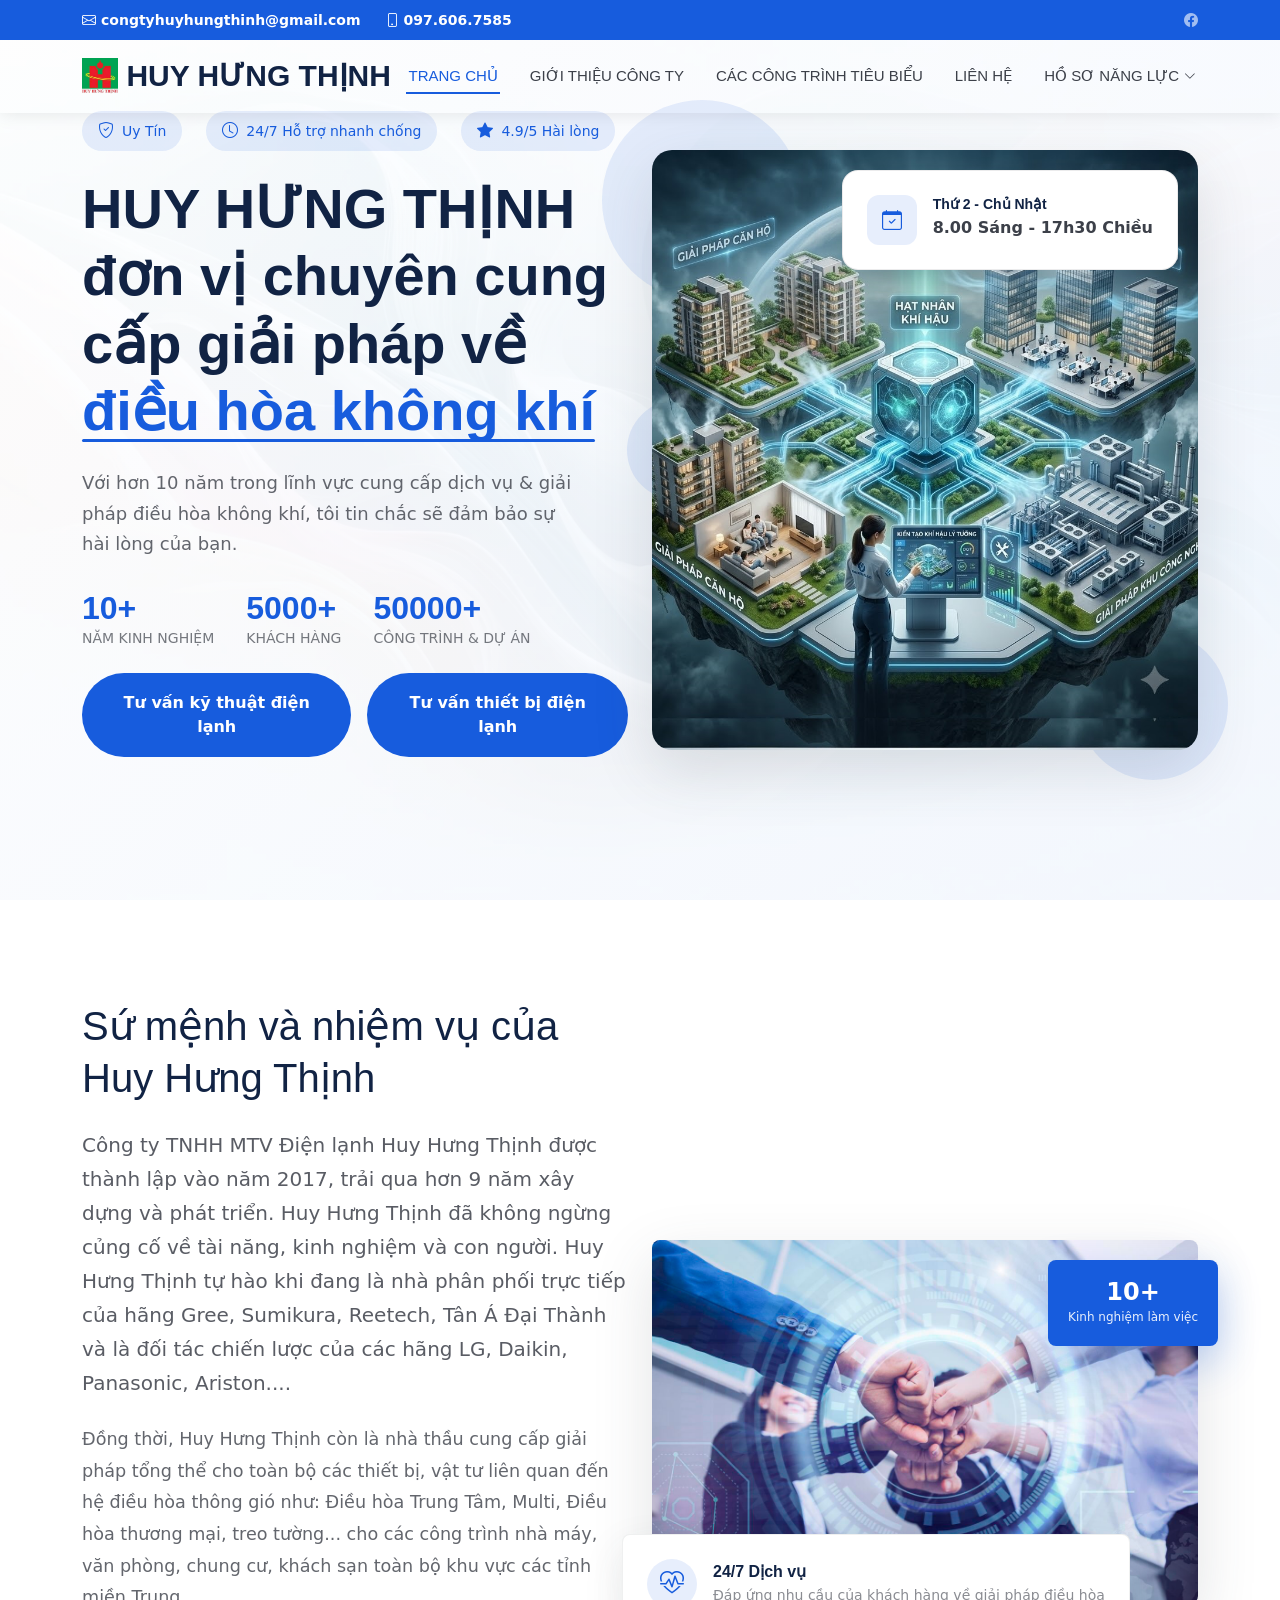
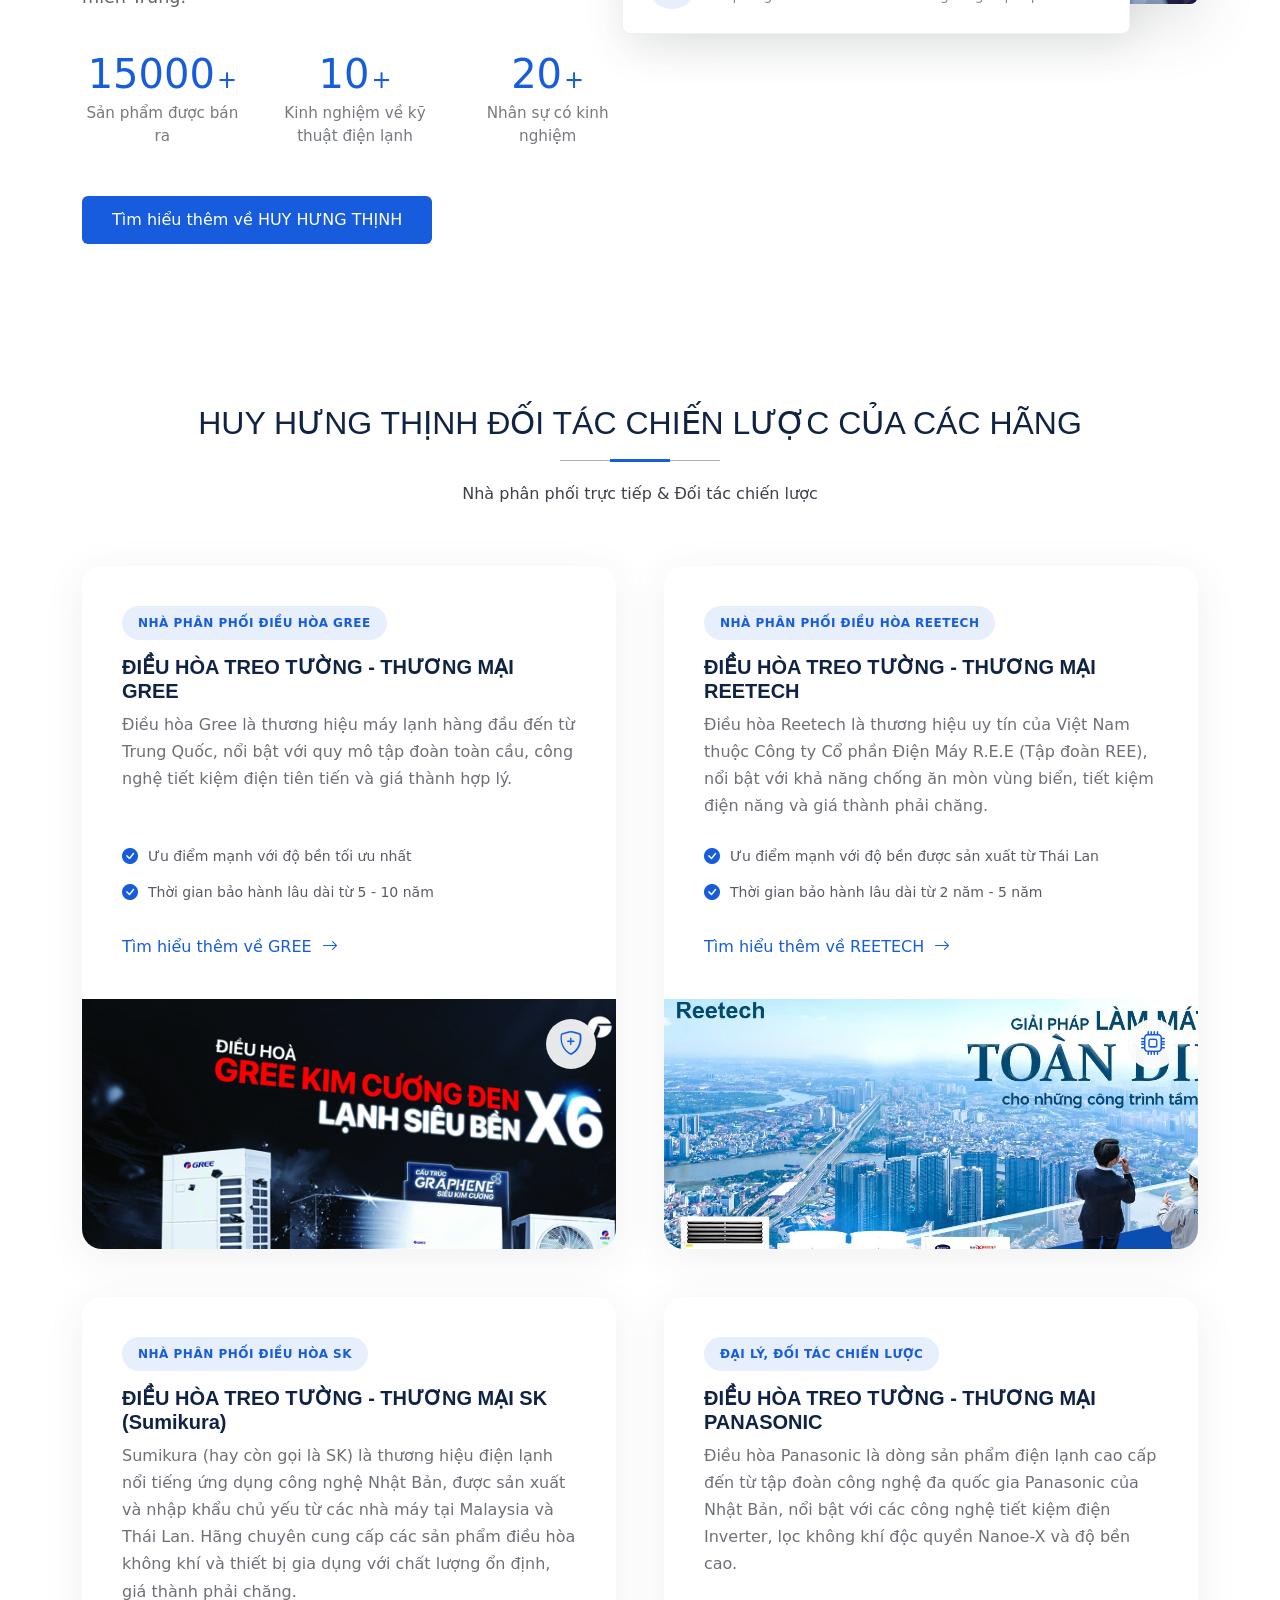
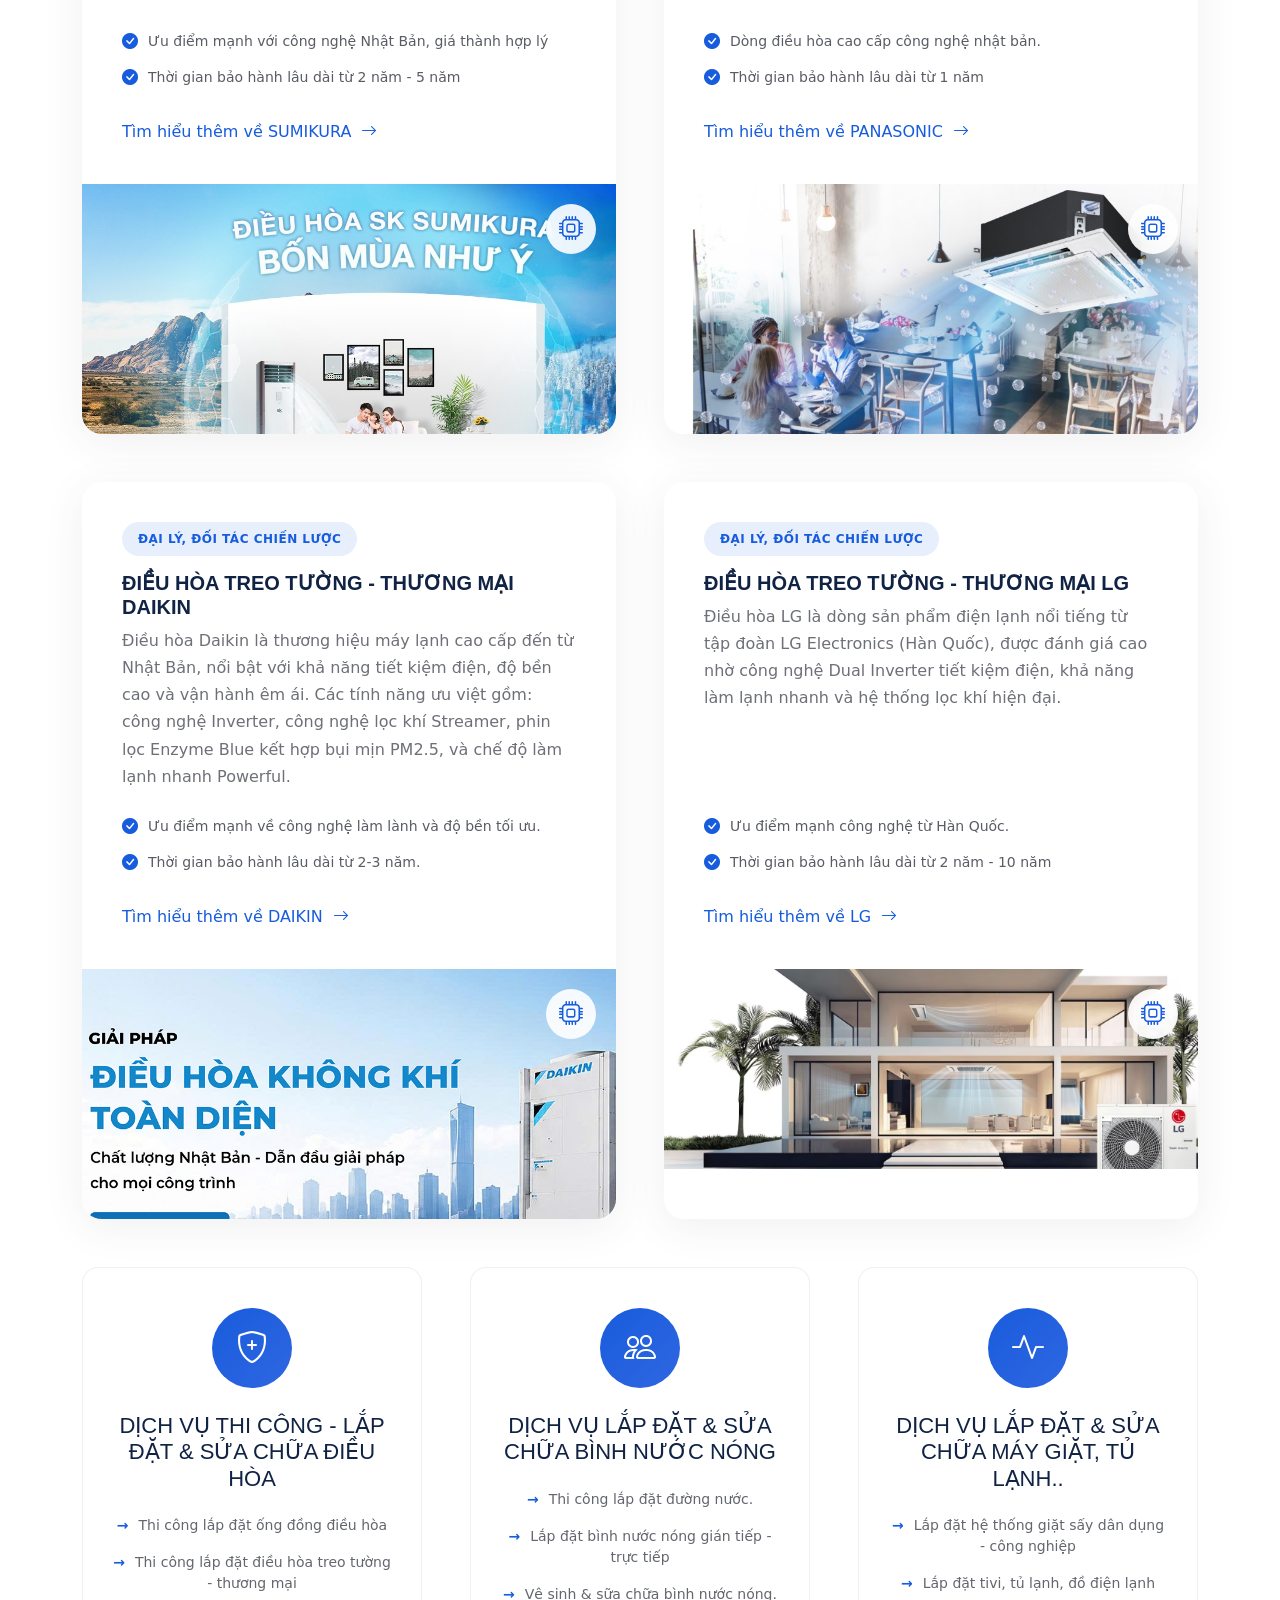
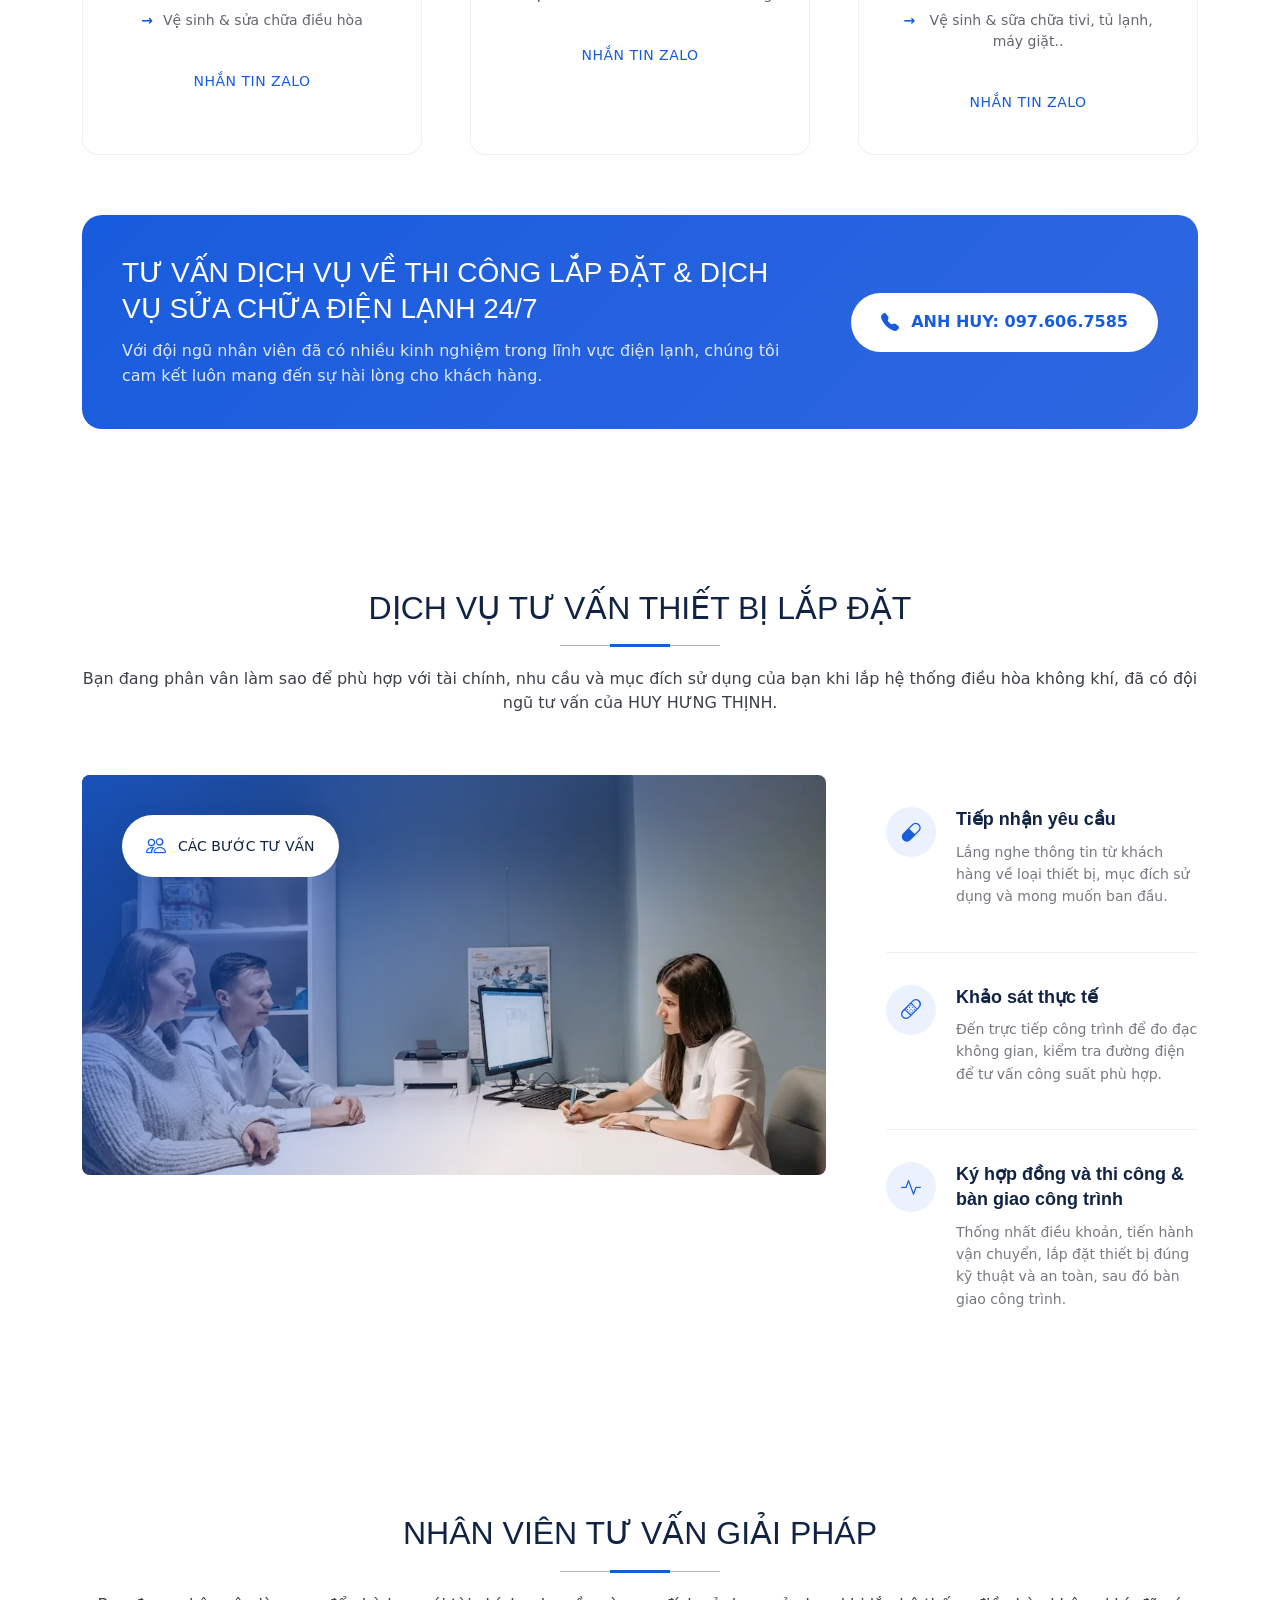
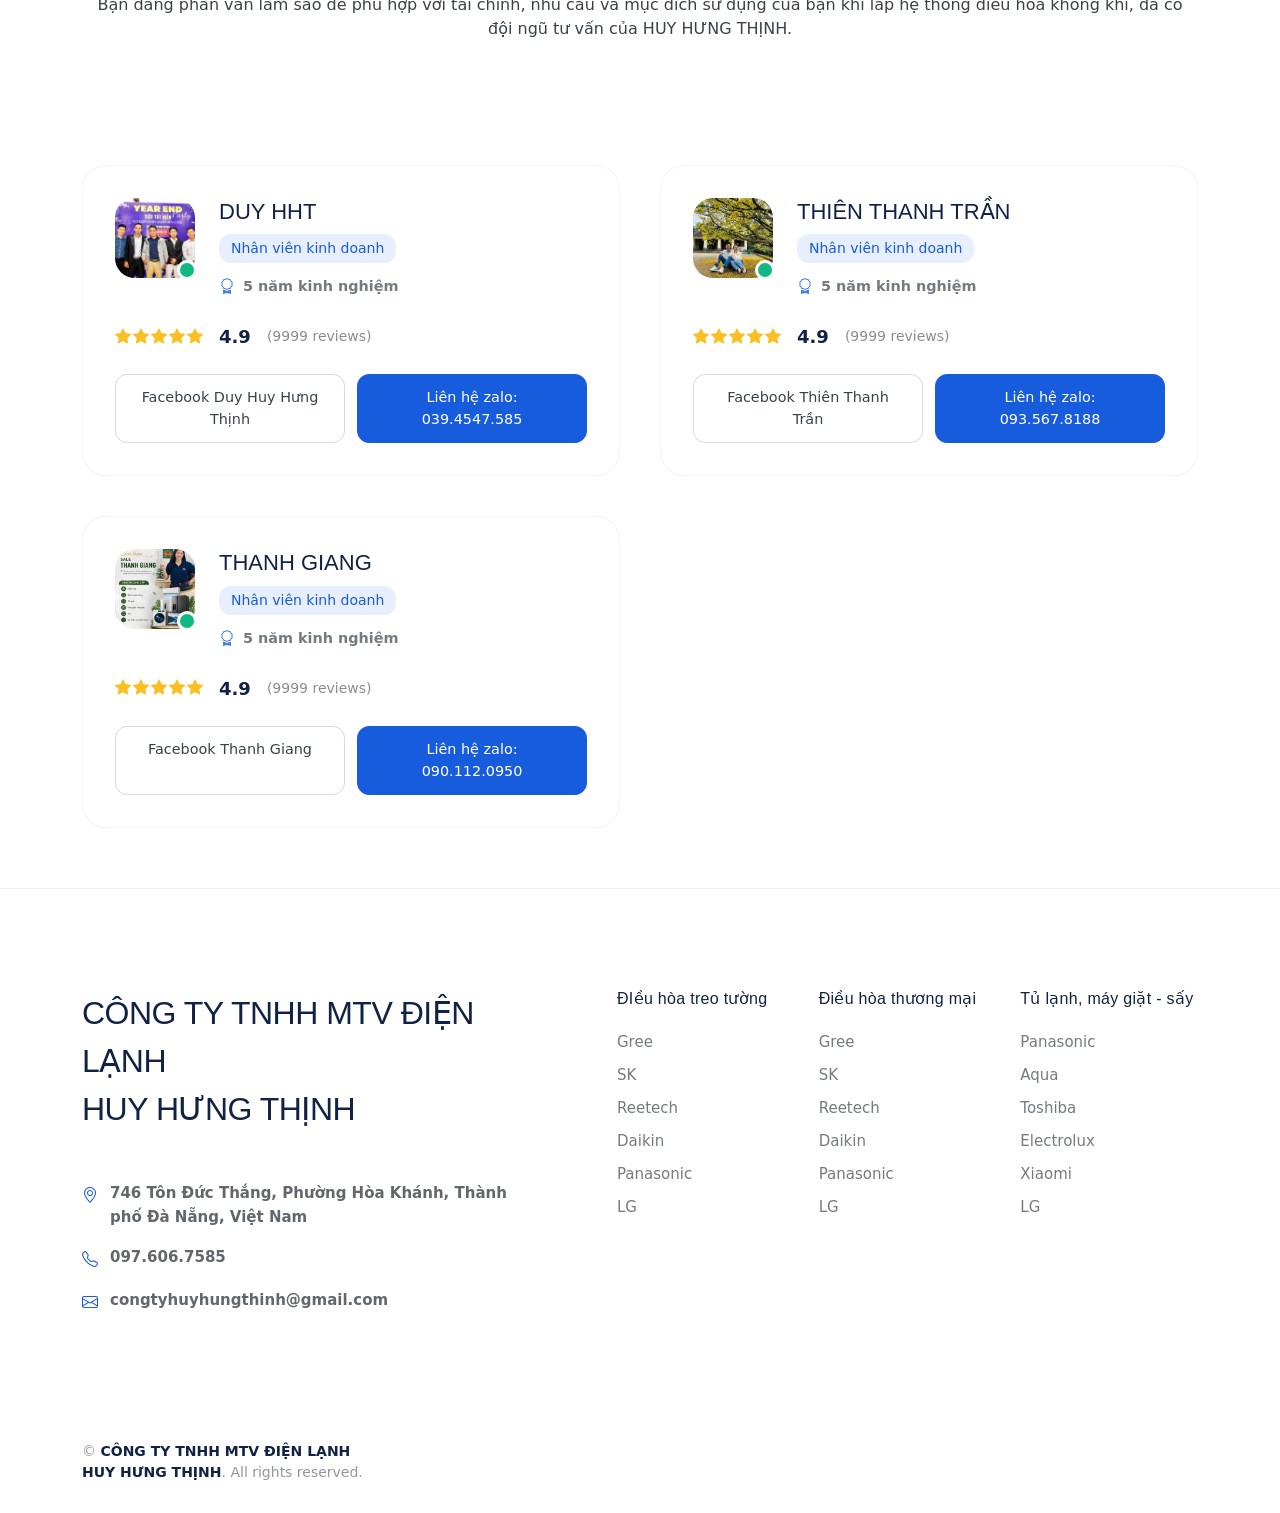
==== commit f37206df: "Update index.html part 1" ====
--- a/index.html
+++ b/index.html
@@ -10,7 +10,7 @@
 
   <!-- Favicons -->
   <link href="assets/img/logoo.jpg" rel="icon">
-  <link href="assets/img/apple-touch-icon.png" rel="apple-touch-icon">
+  <link href="assets/img/logoo.jpg" rel="apple-touch-icon">
 
   <!-- Fonts -->
   <link href="https://fonts.googleapis.com" rel="preconnect">
@@ -47,14 +47,11 @@
       <div class="container d-flex justify-content-center justify-content-md-between">
         <div class="contact-info d-flex align-items-center">
           <i class="bi bi-envelope d-flex align-items-center"><a
-              href="mailto:contact@example.com"><b>huyhungthinh@gmail.com</b></a></i>
+              href="mailto:contact@example.com"><b>congtyhuyhungthinh@gmail.com</b></a></i>
           <i class="bi bi-phone d-flex align-items-center ms-4"><span><b>097.606.7585</b></span></i>
         </div>
         <div class="social-links d-none d-md-flex align-items-center">
-          <a href="#!" class="twitter"><i class="bi bi-twitter-x"></i></a>
-          <a href="#!" class="facebook"><i class="bi bi-facebook"></i></a>
-          <a href="#!" class="instagram"><i class="bi bi-instagram"></i></a>
-          <a href="#!" class="linkedin"><i class="bi bi-linkedin"></i></a>
+          <a href="https://www.facebook.com/dienlanhhuysanyo" class="facebook"><i class="bi bi-facebook"></i></a>
         </div>
       </div>
     </div><!-- End Top Bar -->
@@ -73,9 +70,15 @@
             <li><a href="index.html" class="active">TRANG CHỦ</a></li>
             <li><a href="about.html">GIỚI THIỆU CÔNG TY</a></li>
             <li><a href="departments.html">CÁC CÔNG TRÌNH TIÊU BIỂU</a></li>
-            <li><a href="services.html">HỒ SƠ NĂNG LỰC</a></li>
+            <li><a href="contact.html">LIÊN HỆ</a></li>
+            <li class="dropdown"><a href="#"><span>HỒ SƠ NĂNG LỰC</span> <i
+                  class="bi bi-chevron-down toggle-dropdown"></i></a>
+              <ul>
+                <li><a href="#">HỒ SƠ NĂNG LỰC HUY HƯNG THỊNH</a></li>
+                <li><a href="#">GIẤY PHÉP KINH DOANH</a></li>
+              </ul>
             </li>
-            <li><a href="contact.html">LIÊN HỆ</a></li>
+            </li>
           </ul>
           <i class="mobile-nav-toggle d-xl-none bi bi-list"></i>
         </nav>
@@ -138,10 +141,8 @@
               </div>
 
               <div class="hero-actions" data-aos="fade-right" data-aos-delay="600">
-                <a href="https://www.facebook.com/dienlanhhuysanyo" class="btn btn-primary">Tư vấn kỹ thuật</a>
-                <a href="https://www.facebook.com/dienlanhhuysanyo" class="btn btn-primary">
-                  Tư vấn thiết bị
-                </a>
+                <a href="https://zalo.me/0976067585" class="btn btn-primary">Tư vấn kỹ thuật điện lạnh</a>
+                <a href="https://zalo.me/0935678188" class="btn btn-primary">Tư vấn thiết bị điện lạnh</a>
               </div>
             </div>
           </div>
@@ -291,11 +292,11 @@
                   <span><i class="bi bi-check-circle-fill"></i>Thời gian bảo hành lâu dài từ 2 năm - 5 năm</span>
                 </div>
                 <a href="https://www.facebook.com/dienlanhhuysanyo" class="specialty-link">
-                  Tìm hiểu thêm về Reetech <i class="bi bi-arrow-right"></i>
+                  Tìm hiểu thêm về REETECH <i class="bi bi-arrow-right"></i>
                 </a>
               </div>
               <div class="specialty-visual">
-                <img src="assets/img/dieuhoareetech.jpg" alt="ĐIỀU HÒA GREE" style="width: 620px; height: 350px; object-fit: cover; display: block;">
+                <img src="assets/img/bannerreetech.jpg" alt="ĐIỀU HÒA GREE" style="width: 620px; height: 400px; object-fit: cover; display: block;">
               <div class="visual-overlay">
                   <i class="bi bi-cpu"></i>
                 </div>
@@ -306,20 +307,20 @@
             <div class="specialty-card">
               <div class="specialty-content">
                 <div class="specialty-meta">
-                  <span class="specialty-label">Expert Care</span>
-                </div>
-                <h5><b>ĐIỀU HÒA TREO TƯỜNG - THƯƠNG MẠI REETECH</b></h5>
-                <p>Điều hòa Reetech là thương hiệu uy tín của Việt Nam thuộc Công ty Cổ phần Điện Máy R.E.E (Tập đoàn REE), nổi bật với khả năng chống ăn mòn vùng biển, tiết kiệm điện năng và giá thành phải chăng.</p>
+                  <span class="specialty-label"><b>NHÀ PHÂN PHỐI ĐIỀU HÒA SK</b></span>
+                </div>
+                <h5><b>ĐIỀU HÒA TREO TƯỜNG - THƯƠNG MẠI SK (Sumikura)</b></h5>
+                <p>Sumikura (hay còn gọi là SK) là thương hiệu điện lạnh nổi tiếng ứng dụng công nghệ Nhật Bản, được sản xuất và nhập khẩu chủ yếu từ các nhà máy tại Malaysia và Thái Lan. Hãng chuyên cung cấp các sản phẩm điều hòa không khí và thiết bị gia dụng với chất lượng ổn định, giá thành phải chăng.</p>
                 <div class="specialty-features">
-                  <span><i class="bi bi-check-circle-fill"></i>Ưu điểm mạnh với độ bền được sản xuất từ Thái Lan</span>
+                  <span><i class="bi bi-check-circle-fill"></i>Ưu điểm mạnh với công nghệ Nhật Bản, giá thành hợp lý</span>
                   <span><i class="bi bi-check-circle-fill"></i>Thời gian bảo hành lâu dài từ 2 năm - 5 năm</span>
                 </div>
                 <a href="https://www.facebook.com/dienlanhhuysanyo" class="specialty-link">
-                  Tìm hiểu thêm về Reetech <i class="bi bi-arrow-right"></i>
+                  Tìm hiểu thêm về SUMIKURA <i class="bi bi-arrow-right"></i>
                 </a>
               </div>
               <div class="specialty-visual">
-                <img src="assets/img/dieuhoareetech.jpg" alt="ĐIỀU HÒA GREE" style="width: 620px; height: 350px; object-fit: cover; display: block;">
+                <img src="assets/img/bannersk.jpg" alt="ĐIỀU HÒA Sumikura" style="width: 620px; height: 500px; object-fit: cover; display: block;">
               <div class="visual-overlay">
                   <i class="bi bi-cpu"></i>
                 </div>
@@ -330,20 +331,20 @@
             <div class="specialty-card">
               <div class="specialty-content">
                 <div class="specialty-meta">
-                  <span class="specialty-label">Expert Care</span>
-                </div>
-                <h5><b>ĐIỀU HÒA TREO TƯỜNG - THƯƠNG MẠI REETECH</b></h5>
-                <p>Điều hòa Reetech là thương hiệu uy tín của Việt Nam thuộc Công ty Cổ phần Điện Máy R.E.E (Tập đoàn REE), nổi bật với khả năng chống ăn mòn vùng biển, tiết kiệm điện năng và giá thành phải chăng.</p>
+                  <span class="specialty-label"><b>ĐẠI LÝ, ĐỐI TÁC CHIẾN LƯỢC</b></span>
+                </div>
+                <h5><b>ĐIỀU HÒA TREO TƯỜNG - THƯƠNG MẠI PANASONIC</b></h5>
+                <p>Điều hòa Panasonic là dòng sản phẩm điện lạnh cao cấp đến từ tập đoàn công nghệ đa quốc gia Panasonic của Nhật Bản, nổi bật với các công nghệ tiết kiệm điện Inverter, lọc không khí độc quyền Nanoe-X và độ bền cao.</p>
                 <div class="specialty-features">
-                  <span><i class="bi bi-check-circle-fill"></i>Ưu điểm mạnh với độ bền được sản xuất từ Thái Lan</span>
-                  <span><i class="bi bi-check-circle-fill"></i>Thời gian bảo hành lâu dài từ 2 năm - 5 năm</span>
+                  <span><i class="bi bi-check-circle-fill"></i>Dòng điều hòa cao cấp công nghệ nhật bản.</span>
+                  <span><i class="bi bi-check-circle-fill"></i>Thời gian bảo hành lâu dài từ 1 năm</span>
                 </div>
                 <a href="https://www.facebook.com/dienlanhhuysanyo" class="specialty-link">
-                  Tìm hiểu thêm về Reetech <i class="bi bi-arrow-right"></i>
+                  Tìm hiểu thêm về PANASONIC <i class="bi bi-arrow-right"></i>
                 </a>
               </div>
               <div class="specialty-visual">
-                <img src="assets/img/dieuhoareetech.jpg" alt="ĐIỀU HÒA GREE" style="width: 620px; height: 350px; object-fit: cover; display: block;">
+                <img src="assets/img/bannerpanasonic.jpg" alt="ĐIỀU HÒA GREE" style="width: 620px; height: 500px; object-fit: cover; display: block;">
               <div class="visual-overlay">
                   <i class="bi bi-cpu"></i>
                 </div>
@@ -354,20 +355,20 @@
             <div class="specialty-card">
               <div class="specialty-content">
                 <div class="specialty-meta">
-                  <span class="specialty-label">Expert Care</span>
-                </div>
-                <h5><b>ĐIỀU HÒA TREO TƯỜNG - THƯƠNG MẠI REETECH</b></h5>
-                <p>Điều hòa Reetech là thương hiệu uy tín của Việt Nam thuộc Công ty Cổ phần Điện Máy R.E.E (Tập đoàn REE), nổi bật với khả năng chống ăn mòn vùng biển, tiết kiệm điện năng và giá thành phải chăng.</p>
+                  <span class="specialty-label"><b>ĐẠI LÝ, ĐỐI TÁC CHIẾN LƯỢC</b></span>
+                </div>
+                <h5><b>ĐIỀU HÒA TREO TƯỜNG - THƯƠNG MẠI DAIKIN</b></h5>
+                <p>Điều hòa Daikin là thương hiệu máy lạnh cao cấp đến từ Nhật Bản, nổi bật với khả năng tiết kiệm điện, độ bền cao và vận hành êm ái. Các tính năng ưu việt gồm: công nghệ Inverter, công nghệ lọc khí Streamer, phin lọc Enzyme Blue kết hợp bụi mịn PM2.5, và chế độ làm lạnh nhanh Powerful.</p>
                 <div class="specialty-features">
-                  <span><i class="bi bi-check-circle-fill"></i>Ưu điểm mạnh với độ bền được sản xuất từ Thái Lan</span>
-                  <span><i class="bi bi-check-circle-fill"></i>Thời gian bảo hành lâu dài từ 2 năm - 5 năm</span>
+                  <span><i class="bi bi-check-circle-fill"></i>Ưu điểm mạnh về công nghệ làm lành và độ bền tối ưu.</span>
+                  <span><i class="bi bi-check-circle-fill"></i>Thời gian bảo hành lâu dài từ 2-3 năm.</span>
                 </div>
                 <a href="https://www.facebook.com/dienlanhhuysanyo" class="specialty-link">
-                  Tìm hiểu thêm về Reetech <i class="bi bi-arrow-right"></i>
+                  Tìm hiểu thêm về DAIKIN <i class="bi bi-arrow-right"></i>
                 </a>
               </div>
               <div class="specialty-visual">
-                <img src="assets/img/dieuhoareetech.jpg" alt="ĐIỀU HÒA GREE" style="width: 620px; height: 350px; object-fit: cover; display: block;">
+                <img src="assets/img/bannerdaikin.jpg" alt="ĐIỀU HÒA Daikin" style="width: 1000px; height: 350px; object-fit: cover; display: block;">
               <div class="visual-overlay">
                   <i class="bi bi-cpu"></i>
                 </div>
@@ -378,20 +379,20 @@
             <div class="specialty-card">
               <div class="specialty-content">
                 <div class="specialty-meta">
-                  <span class="specialty-label">Expert Care</span>
-                </div>
-                <h5><b>ĐIỀU HÒA TREO TƯỜNG - THƯƠNG MẠI REETECH</b></h5>
-                <p>Điều hòa Reetech là thương hiệu uy tín của Việt Nam thuộc Công ty Cổ phần Điện Máy R.E.E (Tập đoàn REE), nổi bật với khả năng chống ăn mòn vùng biển, tiết kiệm điện năng và giá thành phải chăng.</p>
+                  <span class="specialty-label"><b>ĐẠI LÝ, ĐỐI TÁC CHIẾN LƯỢC</b></span>
+                </div>
+                <h5><b>ĐIỀU HÒA TREO TƯỜNG - THƯƠNG MẠI LG</b></h5>
+                <p>Điều hòa LG là dòng sản phẩm điện lạnh nổi tiếng từ tập đoàn LG Electronics (Hàn Quốc), được đánh giá cao nhờ công nghệ Dual Inverter tiết kiệm điện, khả năng làm lạnh nhanh và hệ thống lọc khí hiện đại.</p>
                 <div class="specialty-features">
-                  <span><i class="bi bi-check-circle-fill"></i>Ưu điểm mạnh với độ bền được sản xuất từ Thái Lan</span>
-                  <span><i class="bi bi-check-circle-fill"></i>Thời gian bảo hành lâu dài từ 2 năm - 5 năm</span>
+                  <span><i class="bi bi-check-circle-fill"></i>Ưu điểm mạnh công nghệ từ Hàn Quốc.</span>
+                  <span><i class="bi bi-check-circle-fill"></i>Thời gian bảo hành lâu dài từ 2 năm - 10 năm</span>
                 </div>
                 <a href="department-details.html" class="specialty-link">
-                  Tìm hiểu thêm về Reetech <i class="bi bi-arrow-right"></i>
+                  Tìm hiểu thêm về LG <i class="bi bi-arrow-right"></i>
                 </a>
               </div>
               <div class="specialty-visual">
-                <img src="assets/img/dieuhoareetech.jpg" alt="ĐIỀU HÒA GREE" style="width: 620px; height: 350px; object-fit: cover; display: block;">
+                <img src="assets/img/banner.avif" alt="ĐIỀU HÒA GREE" style="width: 600px; height: 200px; object-fit: cover; display: block;">
               <div class="visual-overlay">
                   <i class="bi bi-cpu"></i>
                 </div>
@@ -404,13 +405,13 @@
               <div class="highlight-icon">
                 <i class="bi bi-shield-plus"></i>
               </div>
-              <h4>DỊCH VỤ THI CÔNG SỬA CHỮA ĐIỀU HÒA</h4>
+              <h4>DỊCH VỤ THI CÔNG - LẮP ĐẶT & SỬA CHỮA ĐIỀU HÒA</h4>
               <ul class="highlight-list">
-                <li>Thi công hệ thống ống đồng</li>
-                <li>Thi công hệ thống ống đồng</li>
-                <li>Thi công hệ thống ống đồng</li>
+                <li>Thi công lắp đặt ống đồng điều hòa </li>
+                <li>Thi công lắp đặt điều hòa treo tường - thương mại</li>
+                <li>Vệ sinh & sửa chữa điều hòa </li>
               </ul>
-              <a href="department-details.html" class="highlight-cta">Learn More</a>
+              <a href="https://zalo.me/0976067585" class="highlight-cta" target="_blank" rel="noopener noreferrer">Nhắn tin Zalo</a>
             </div>
           </div><!-- End Department Highlight -->
 
@@ -419,13 +420,13 @@
               <div class="highlight-icon">
                 <i class="bi bi-people"></i>
               </div>
-                <h4>DỊCH VỤ THI CÔNG SỬA CHỮA ĐIỀU HÒA</h4>
+                <h4>DỊCH VỤ LẮP ĐẶT & SỬA CHỮA BÌNH NƯỚC NÓNG</h4>
               <ul class="highlight-list">
-                <li>Thi công hệ thống ống đồng</li>
-                <li>Thi công hệ thống ống đồng</li>
-                <li>Thi công hệ thống ống đồng</li>
+                <li>Thi công lắp đặt đường nước.</li>
+                <li>Lắp đặt bình nước nóng gián tiếp - trực tiếp</li>
+                <li>Vệ sinh & sữa chữa bình nước nóng.</li>
               </ul>
-              <a href="department-details.html" class="highlight-cta">Learn More</a>
+               <a href="https://zalo.me/0976067585" class="highlight-cta" target="_blank" rel="noopener noreferrer">Nhắn tin Zalo</a>
             </div>
           </div><!-- End Department Highlight -->
 
@@ -434,13 +435,13 @@
               <div class="highlight-icon">
                 <i class="bi bi-activity"></i>
               </div>
-                <h4>DỊCH VỤ THI CÔNG SỬA CHỮA ĐIỀU HÒA</h4>
+                <h4>DỊCH VỤ LẮP ĐẶT & SỬA CHỮA MÁY GIẶT, TỦ LẠNH..</h4>
               <ul class="highlight-list">
-                <li>Thi công hệ thống ống đồng</li>
-                <li>Thi công hệ thống ống đồng</li>
-                <li>Thi công hệ thống ống đồng</li>
+                <li>Lắp đặt hệ thống giặt sấy dân dụng - công nghiệp</li>
+                <li>Lắp đặt tivi, tủ lạnh, đồ điện lạnh</li>
+                <li> Vệ sinh & sữa chữa tivi, tủ lạnh, máy giặt..</li>
               </ul>
-              <a href="department-details.html" class="highlight-cta">Learn More</a>
+             <a href="https://zalo.me/0976067585" class="highlight-cta" target="_blank" rel="noopener noreferrer">Nhắn tin Zalo</a>
             </div>
           </div><!-- End Department Highlight -->
 
@@ -503,8 +504,8 @@
                   <i class="bi bi-capsule"></i>
                 </div>
                 <div class="service-info">
-                  <h4><b>Mục đích sử dụng của khách hàng và công trình</b></h4>
-                  <p>...................................................</p>
+                  <h4><b>Tiếp nhận yêu cầu</b></h4>
+                  <p>Lắng nghe thông tin từ khách hàng về loại thiết bị, mục đích sử dụng và mong muốn ban đầu.</p>
                 </div>
               </div>
 
@@ -514,8 +515,8 @@
                 </div>
                 <div class="service-info">
                   <div class="service-info">
-                  <h4><b>Mục đích sử dụng của khách hàng và công trình</b></h4>
-                  <p>...................................................</p>
+                  <h4><b>Khảo sát thực tế</b></h4>
+                  <p>Đến trực tiếp công trình để đo đạc không gian, kiểm tra đường điện để tư vấn công suất phù hợp.</p>
                 </div>
                 </div>
               </div>
@@ -526,12 +527,11 @@
                 </div>
                 <div class="service-info">
                   <div class="service-info">
-                  <h4><b>Mục đích sử dụng của khách hàng và công trình</b></h4>
-                  <p>...................................................</p>
-                </div>
-                </div>
-              </div>
-
+                  <h4><b>Ký hợp đồng và thi công & bàn giao công trình</b></h4>
+                  <p>Thống nhất điều khoản, tiến hành vận chuyển, lắp đặt thiết bị đúng kỹ thuật và an toàn, sau đó bàn giao công trình.</p>
+                </div>
+                </div>
+              </div>
             </div>
           </div>
 
@@ -581,7 +581,7 @@
             </div>
             <div class="action-buttons">
               <a href="https://www.facebook.com/duy.huy.hung.thinh" class="btn-secondary">Facebook Duy Huy Hưng Thịnh</a>
-              <a href="#!" class="btn-primary">Liên hệ zalo: 039.4547.585</a>
+              <a href="https://zalo.me/0394547585" class="btn-primary">Liên hệ zalo: 039.4547.585</a>
             </div>
           </div><!-- End Doctor Profile -->
 
@@ -612,8 +612,8 @@
               <span class="review-count">(9999 reviews)</span>
             </div>
             <div class="action-buttons">
-              <a href="https://www.facebook.com/duy.huy.hung.thinh" class="btn-secondary">Facebook Duy Huy Hưng Thịnh</a>
-              <a href="#!" class="btn-primary">Liên hệ zalo: 093.567.8188</a>
+              <a href="https://www.facebook.com/tran.sun.9634" class="btn-secondary">Facebook Thiên Thanh Trần</a>
+              <a href="https://zalo.me/0935678188" class="btn-primary">Liên hệ zalo: 093.567.8188</a>
             </div>
           </div><!-- End Doctor Profile -->
 
@@ -624,7 +624,7 @@
                 <div class="status-indicator available"></div>
               </div>
               <div class="doctor-details">
-                <h4>GIANG THANH</h4>
+                <h4>THANH GIANG</h4>
                 <span class="specialty-tag">Nhân viên kinh doanh</span>
                 <div class="experience-info">
                   <i class="bi bi-award"></i>
@@ -644,8 +644,8 @@
               <span class="review-count">(9999 reviews)</span>
             </div>
             <div class="action-buttons">
-              <a href="https://www.facebook.com/duy.huy.hung.thinh" class="btn-secondary">Facebook Duy Huy Hưng Thịnh</a>
-              <a href="#!" class="btn-primary">Liên hệ zalo: 090.112.0905</a>
+              <a href="https://www.facebook.com/thanh.giang.418870" class="btn-secondary">Facebook Thanh Giang</a>
+              <a href="https://zalo.me/0901120950" class="btn-primary">Liên hệ zalo: 090.112.0950</a>
             </div>
           </div><!-- End Doctor Profile -->
         </div>
@@ -680,7 +680,7 @@
                 </div>
                 <div class="contact-item">
                   <i class="bi bi-envelope"></i>
-                  <span><b>dienlanhhuyhungthinh@gmail.com</b></span>
+                  <span><b>congtyhuyhungthinh@gmail.com</b></span>
                 </div>
               </div>
             </div>
@@ -690,58 +690,47 @@
             <div class="footer-nav-wrapper">
               <div class="row">
 
-                <div class="col-6 col-lg-3">
+                <div class="col-6 col-lg-4">
                   <div class="nav-column">
-                    <h6>Studio</h6>
+                    <h6>ĐIều hòa treo tường</h6>
                     <nav class="footer-nav">
-                      <a href="#!">Our Story</a>
-                      <a href="#!">Design Process</a>
-                      <a href="#!">Portfolio</a>
-                      <a href="#!">Case Studies</a>
-                      <a href="#!">Awards</a>
+                      <a href="#!">Gree</a>
+                      <a href="#!">SK</a>
+                      <a href="#!">Reetech</a>
+                      <a href="#!">Daikin</a>
+                      <a href="#!">Panasonic</a>
+                      <a href="#!">LG</a>
                     </nav>
                   </div>
                 </div>
 
-                <div class="col-6 col-lg-3">
+                <div class="col-6 col-lg-4">
                   <div class="nav-column">
-                    <h6>Services</h6>
+                    <h6>Điều hòa thương mại</h6>
                     <nav class="footer-nav">
-                      <a href="#!">Brand Identity</a>
-                      <a href="#!">Web Design</a>
-                      <a href="#!">Mobile Apps</a>
-                      <a href="#!">Digital Strategy</a>
-                      <a href="#!">Consultation</a>
+                      <a href="#!">Gree</a>
+                      <a href="#!">SK</a>
+                      <a href="#!">Reetech</a>
+                      <a href="#!">Daikin</a>
+                      <a href="#!">Panasonic</a>
+                      <a href="#!">LG</a>
                     </nav>
                   </div>
                 </div>
 
-                <div class="col-6 col-lg-3">
+                <div class="col-6 col-lg-4">
                   <div class="nav-column">
-                    <h6>Resources</h6>
+                    <h6>Tủ lạnh, máy giặt - sấy</h6>
                     <nav class="footer-nav">
-                      <a href="#!">Design Blog</a>
-                      <a href="#!">Style Guide</a>
-                      <a href="#!">Free Assets</a>
-                      <a href="#!">Tutorials</a>
-                      <a href="#!">Inspiration</a>
+                      <a href="#!">Panasonic</a>
+                      <a href="#!">Aqua</a>
+                      <a href="#!">Toshiba</a>
+                      <a href="#!">Electrolux</a>
+                      <a href="#!">Xiaomi</a>
+                      <a href="#!">LG</a>
                     </nav>
                   </div>
                 </div>
-
-                <div class="col-6 col-lg-3">
-                  <div class="nav-column">
-                    <h6>Connect</h6>
-                    <nav class="footer-nav">
-                      <a href="#!">Start Project</a>
-                      <a href="#!">Schedule Call</a>
-                      <a href="#!">Join Newsletter</a>
-                      <a href="#!">Follow Updates</a>
-                      <a href="#!">Partnership</a>
-                    </nav>
-                  </div>
-                </div>
-
               </div>
             </div>
           </div>
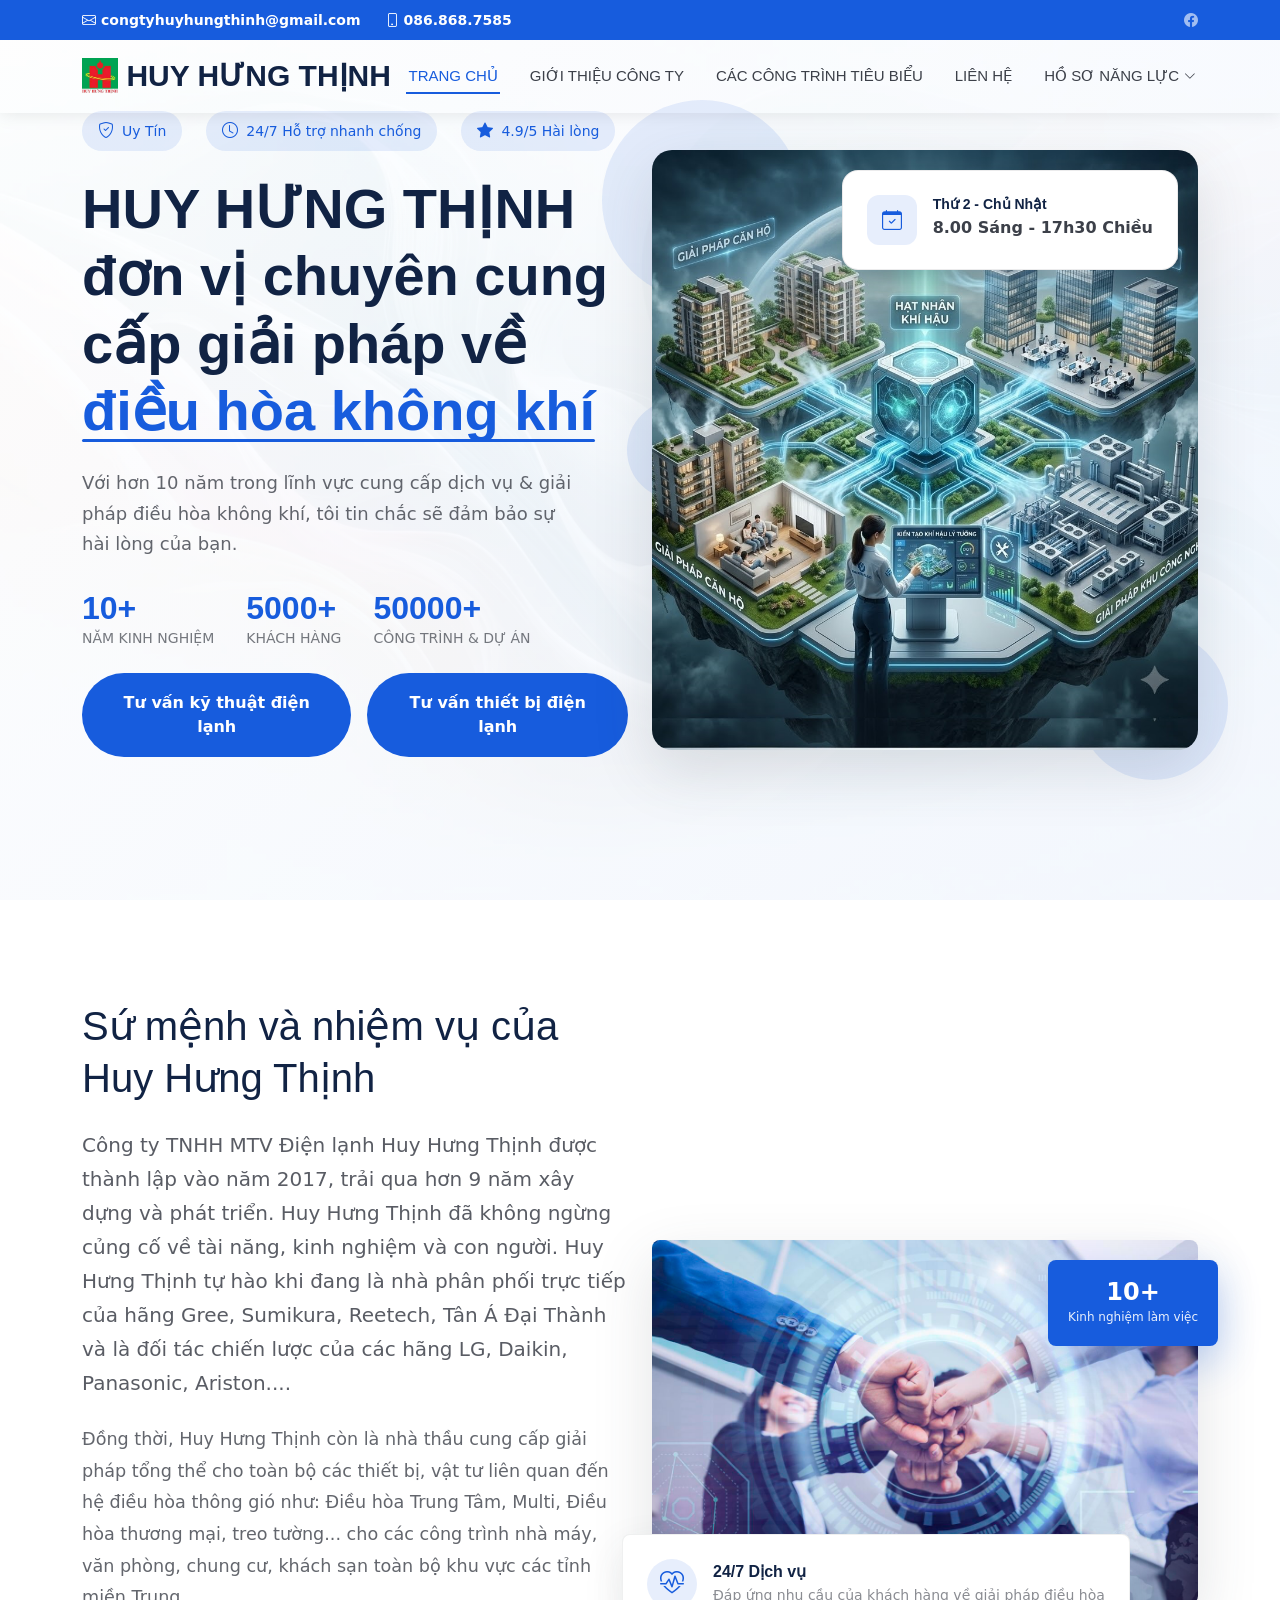
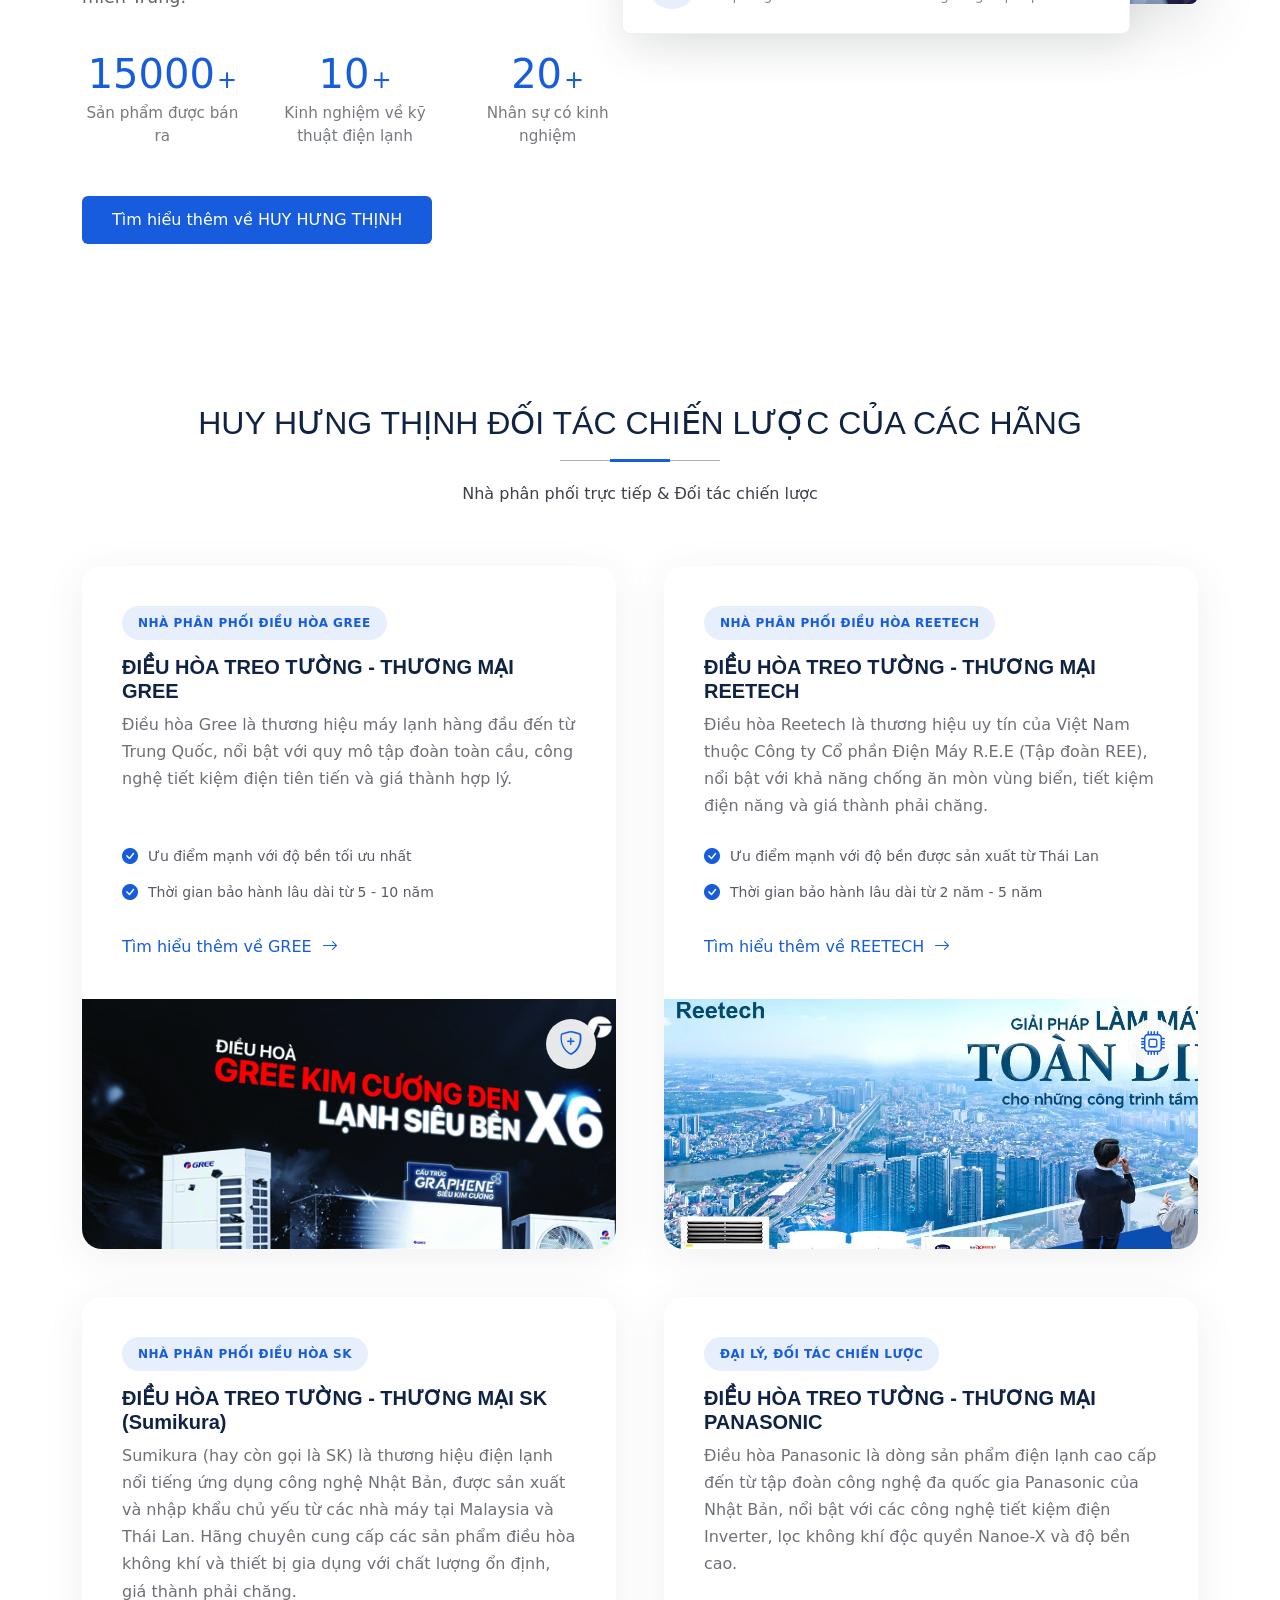
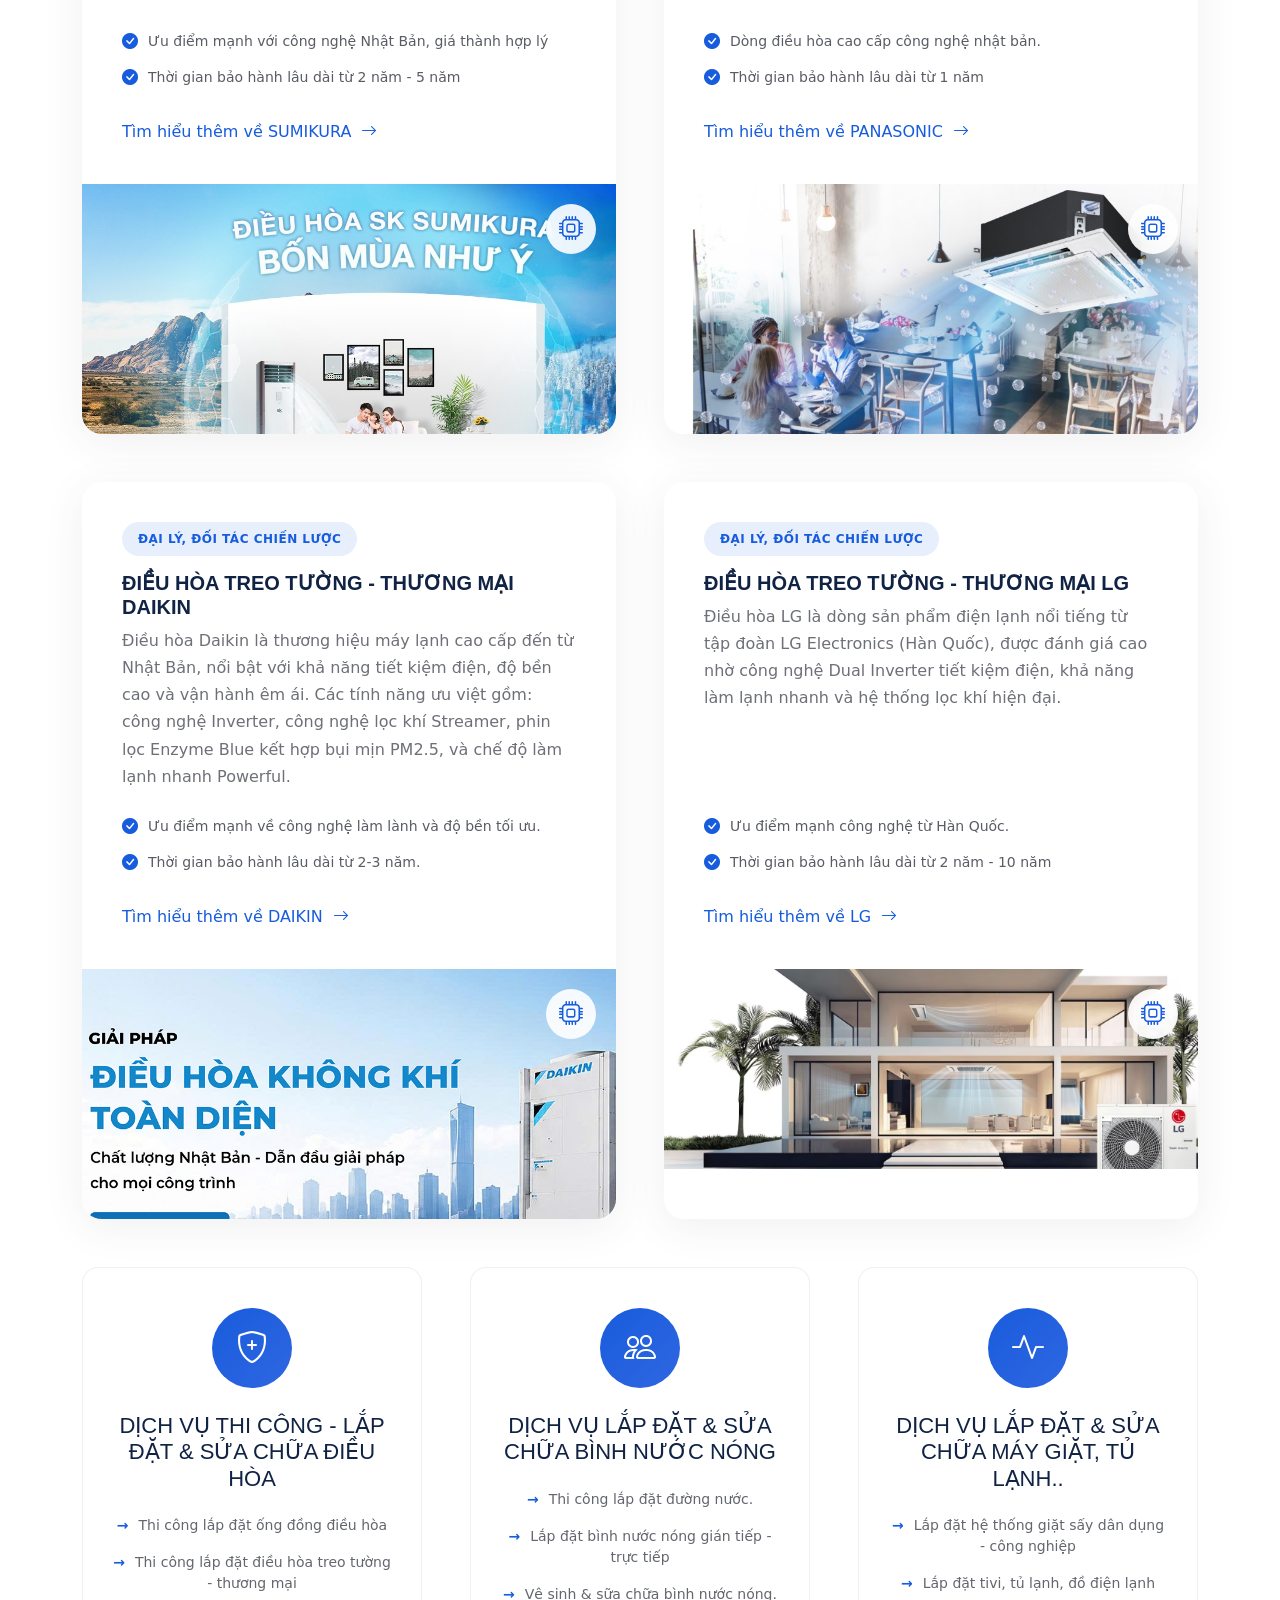
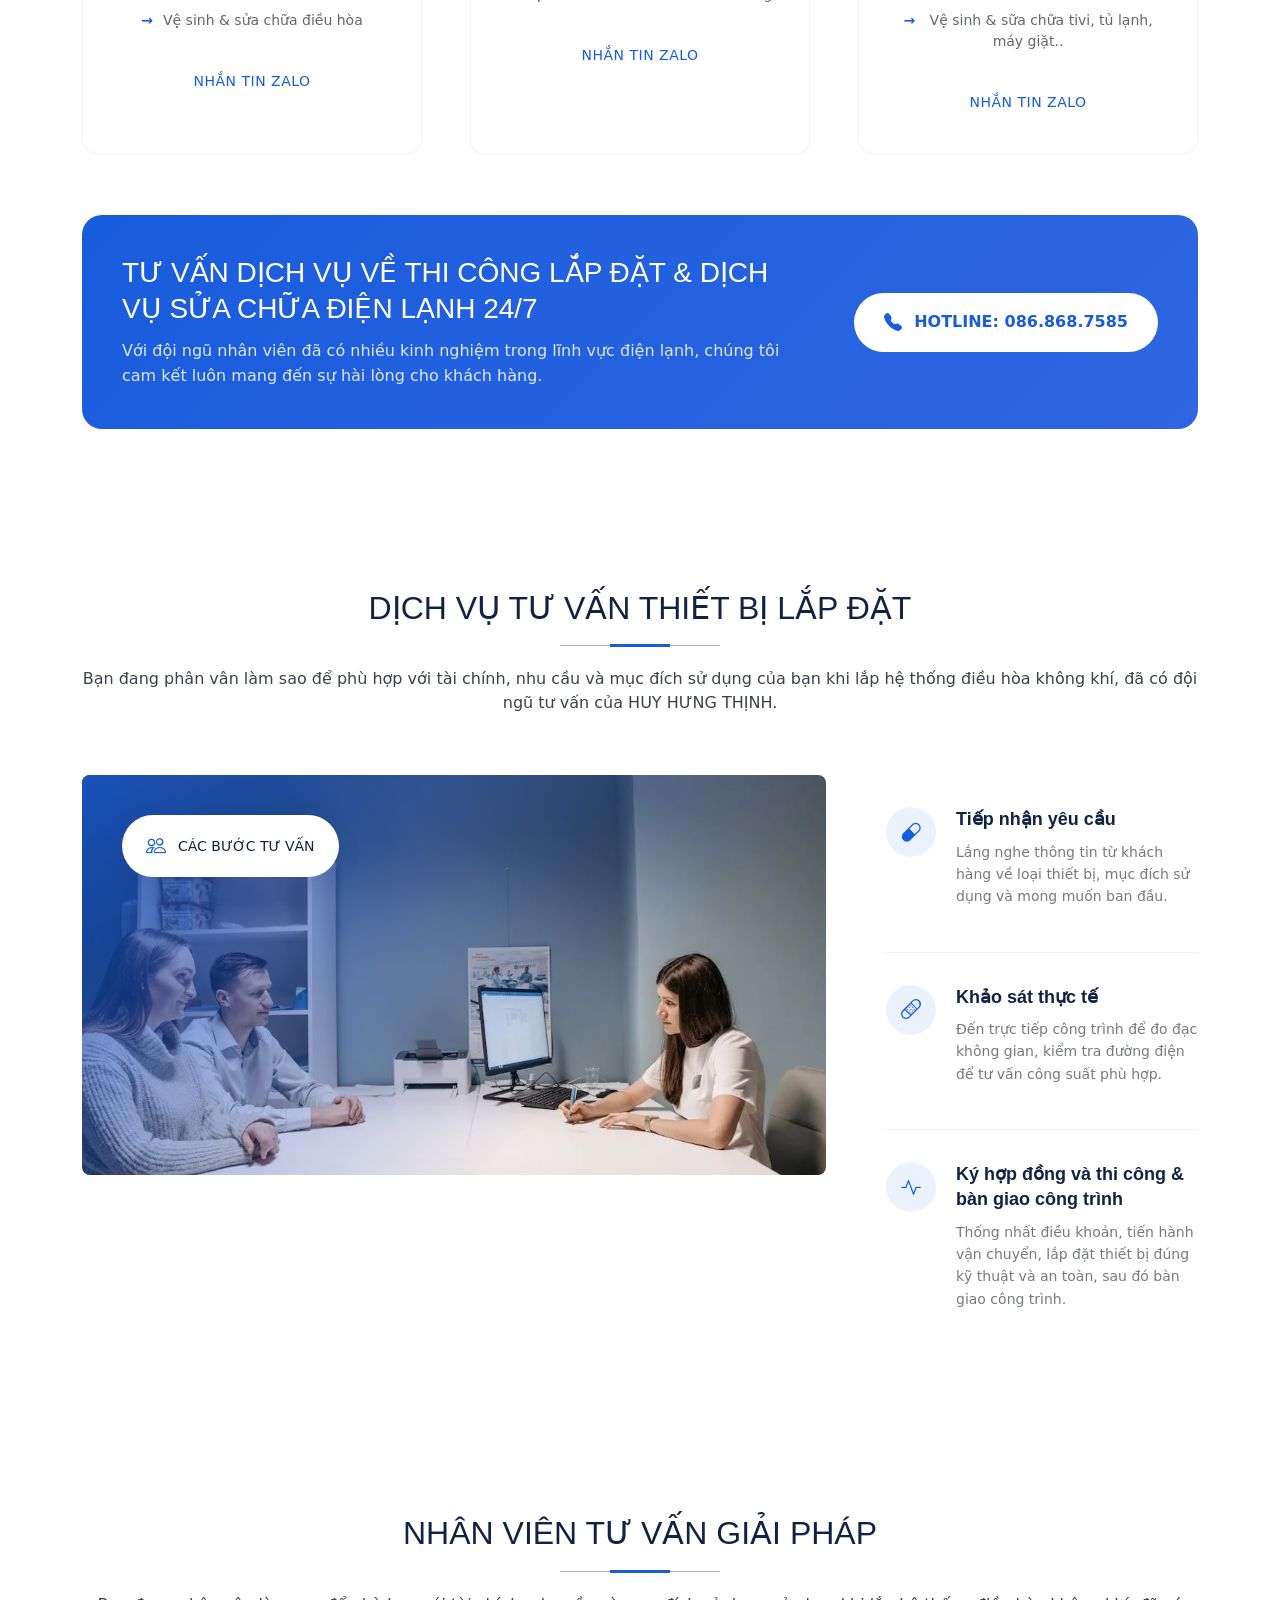
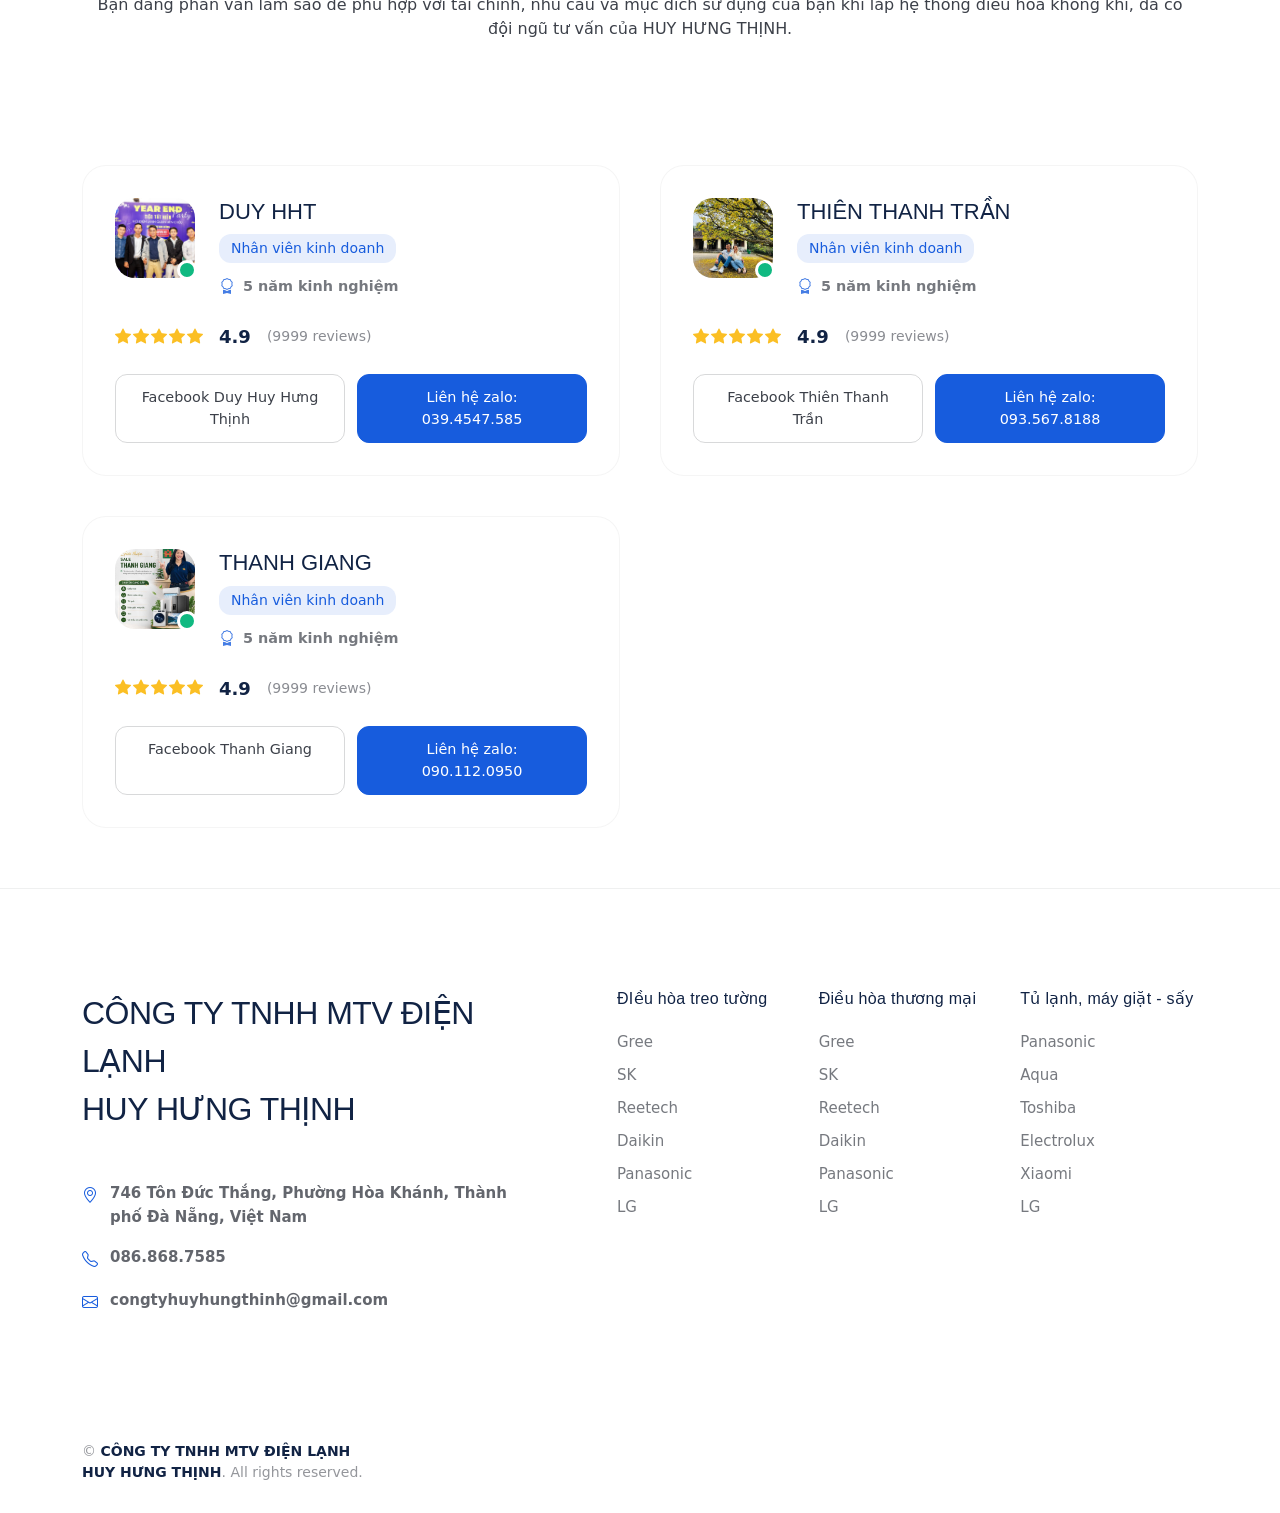
==== commit 0c7b720a: "Update index.html part Update phone HHT" ====
--- a/index.html
+++ b/index.html
@@ -48,7 +48,7 @@
         <div class="contact-info d-flex align-items-center">
           <i class="bi bi-envelope d-flex align-items-center"><a
               href="mailto:contact@example.com"><b>congtyhuyhungthinh@gmail.com</b></a></i>
-          <i class="bi bi-phone d-flex align-items-center ms-4"><span><b>097.606.7585</b></span></i>
+          <i class="bi bi-phone d-flex align-items-center ms-4"><span><b>086.868.7585</b></span></i>
         </div>
         <div class="social-links d-none d-md-flex align-items-center">
           <a href="https://www.facebook.com/dienlanhhuysanyo" class="facebook"><i class="bi bi-facebook"></i></a>
@@ -74,8 +74,8 @@
             <li class="dropdown"><a href="#"><span>HỒ SƠ NĂNG LỰC</span> <i
                   class="bi bi-chevron-down toggle-dropdown"></i></a>
               <ul>
-                <li><a href="#">HỒ SƠ NĂNG LỰC HUY HƯNG THỊNH</a></li>
-                <li><a href="#">GIẤY PHÉP KINH DOANH</a></li>
+                <li><a href="https://drive.google.com/file/d/1CEmODei8pMV3F9L-vkBQhQocN1HUq835/view?usp=sharing">HỒ SƠ NĂNG LỰC HUY HƯNG THỊNH</a></li>
+                <li><a href="https://drive.google.com/file/d/1Qc943J_wSI2Ngb8dcR4nH9lPM9h-OL50/view?usp=sharing">GIẤY PHÉP KINH DOANH</a></li>
               </ul>
             </li>
             </li>
@@ -141,7 +141,7 @@
               </div>
 
               <div class="hero-actions" data-aos="fade-right" data-aos-delay="600">
-                <a href="https://zalo.me/0976067585" class="btn btn-primary">Tư vấn kỹ thuật điện lạnh</a>
+                <a href="https://zalo.me/0868687585" class="btn btn-primary">Tư vấn kỹ thuật điện lạnh</a>
                 <a href="https://zalo.me/0935678188" class="btn btn-primary">Tư vấn thiết bị điện lạnh</a>
               </div>
             </div>
@@ -411,7 +411,7 @@
                 <li>Thi công lắp đặt điều hòa treo tường - thương mại</li>
                 <li>Vệ sinh & sửa chữa điều hòa </li>
               </ul>
-              <a href="https://zalo.me/0976067585" class="highlight-cta" target="_blank" rel="noopener noreferrer">Nhắn tin Zalo</a>
+              <a href="https://zalo.me/0868687585" class="highlight-cta" target="_blank" rel="noopener noreferrer">Nhắn tin Zalo</a>
             </div>
           </div><!-- End Department Highlight -->
 
@@ -426,7 +426,7 @@
                 <li>Lắp đặt bình nước nóng gián tiếp - trực tiếp</li>
                 <li>Vệ sinh & sữa chữa bình nước nóng.</li>
               </ul>
-               <a href="https://zalo.me/0976067585" class="highlight-cta" target="_blank" rel="noopener noreferrer">Nhắn tin Zalo</a>
+               <a href="https://zalo.me/0868687585" class="highlight-cta" target="_blank" rel="noopener noreferrer">Nhắn tin Zalo</a>
             </div>
           </div><!-- End Department Highlight -->
 
@@ -441,7 +441,7 @@
                 <li>Lắp đặt tivi, tủ lạnh, đồ điện lạnh</li>
                 <li> Vệ sinh & sữa chữa tivi, tủ lạnh, máy giặt..</li>
               </ul>
-             <a href="https://zalo.me/0976067585" class="highlight-cta" target="_blank" rel="noopener noreferrer">Nhắn tin Zalo</a>
+             <a href="https://zalo.me/0868687585" class="highlight-cta" target="_blank" rel="noopener noreferrer">Nhắn tin Zalo</a>
             </div>
           </div><!-- End Department Highlight -->
 
@@ -456,9 +456,9 @@
               </div>
             </div>
             <div class="col-lg-4 text-lg-end">
-              <a href="tel:+0976067585" class="emergency-btn">
+              <a href="tel:0868687585" class="emergency-btn">
                 <i class="bi bi-telephone-fill"></i>
-                ANH HUY: 097.606.7585
+               HOTLINE: 086.868.7585
               </a>
             </div>
           </div>
@@ -676,7 +676,7 @@
                 </div>
                 <div class="contact-item">
                   <i class="bi bi-telephone"></i>
-                  <span><b>097.606.7585</b></span>
+                  <span><b>086.868.7585</b></span>
                 </div>
                 <div class="contact-item">
                   <i class="bi bi-envelope"></i>
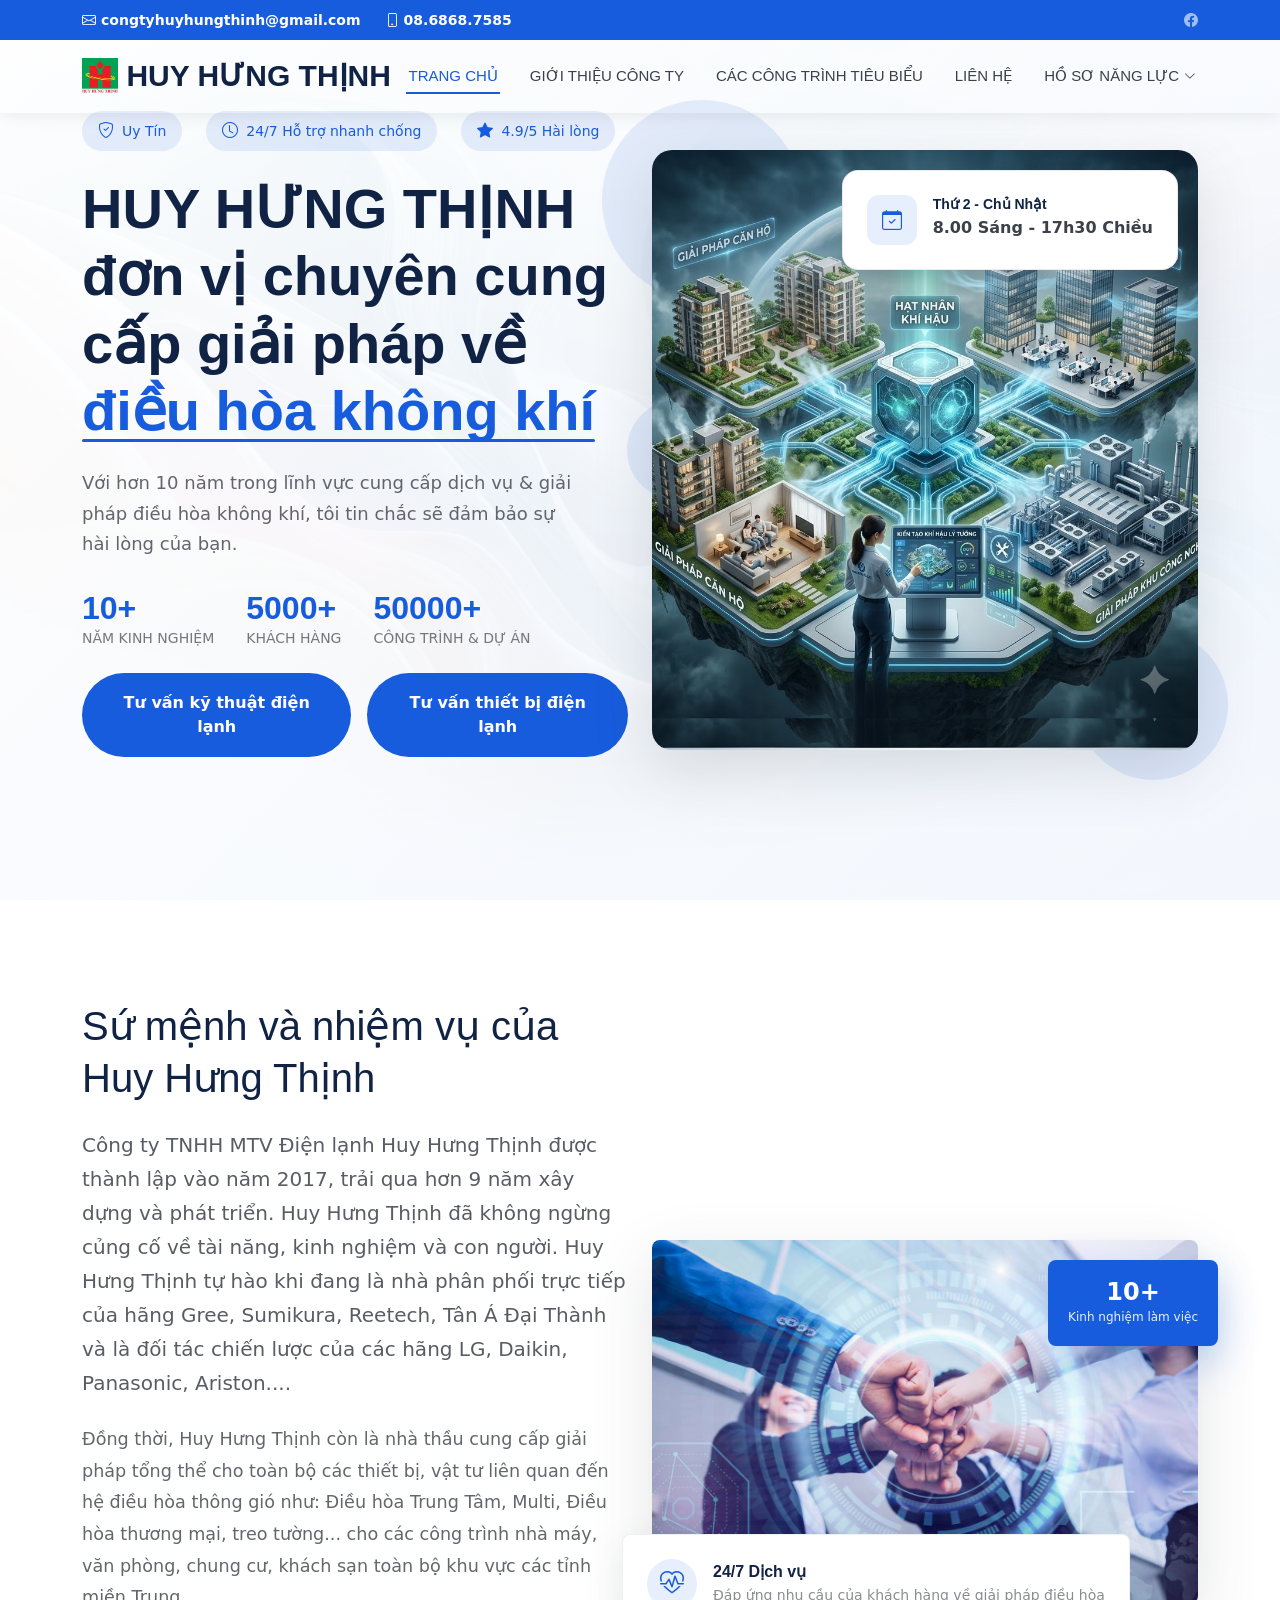
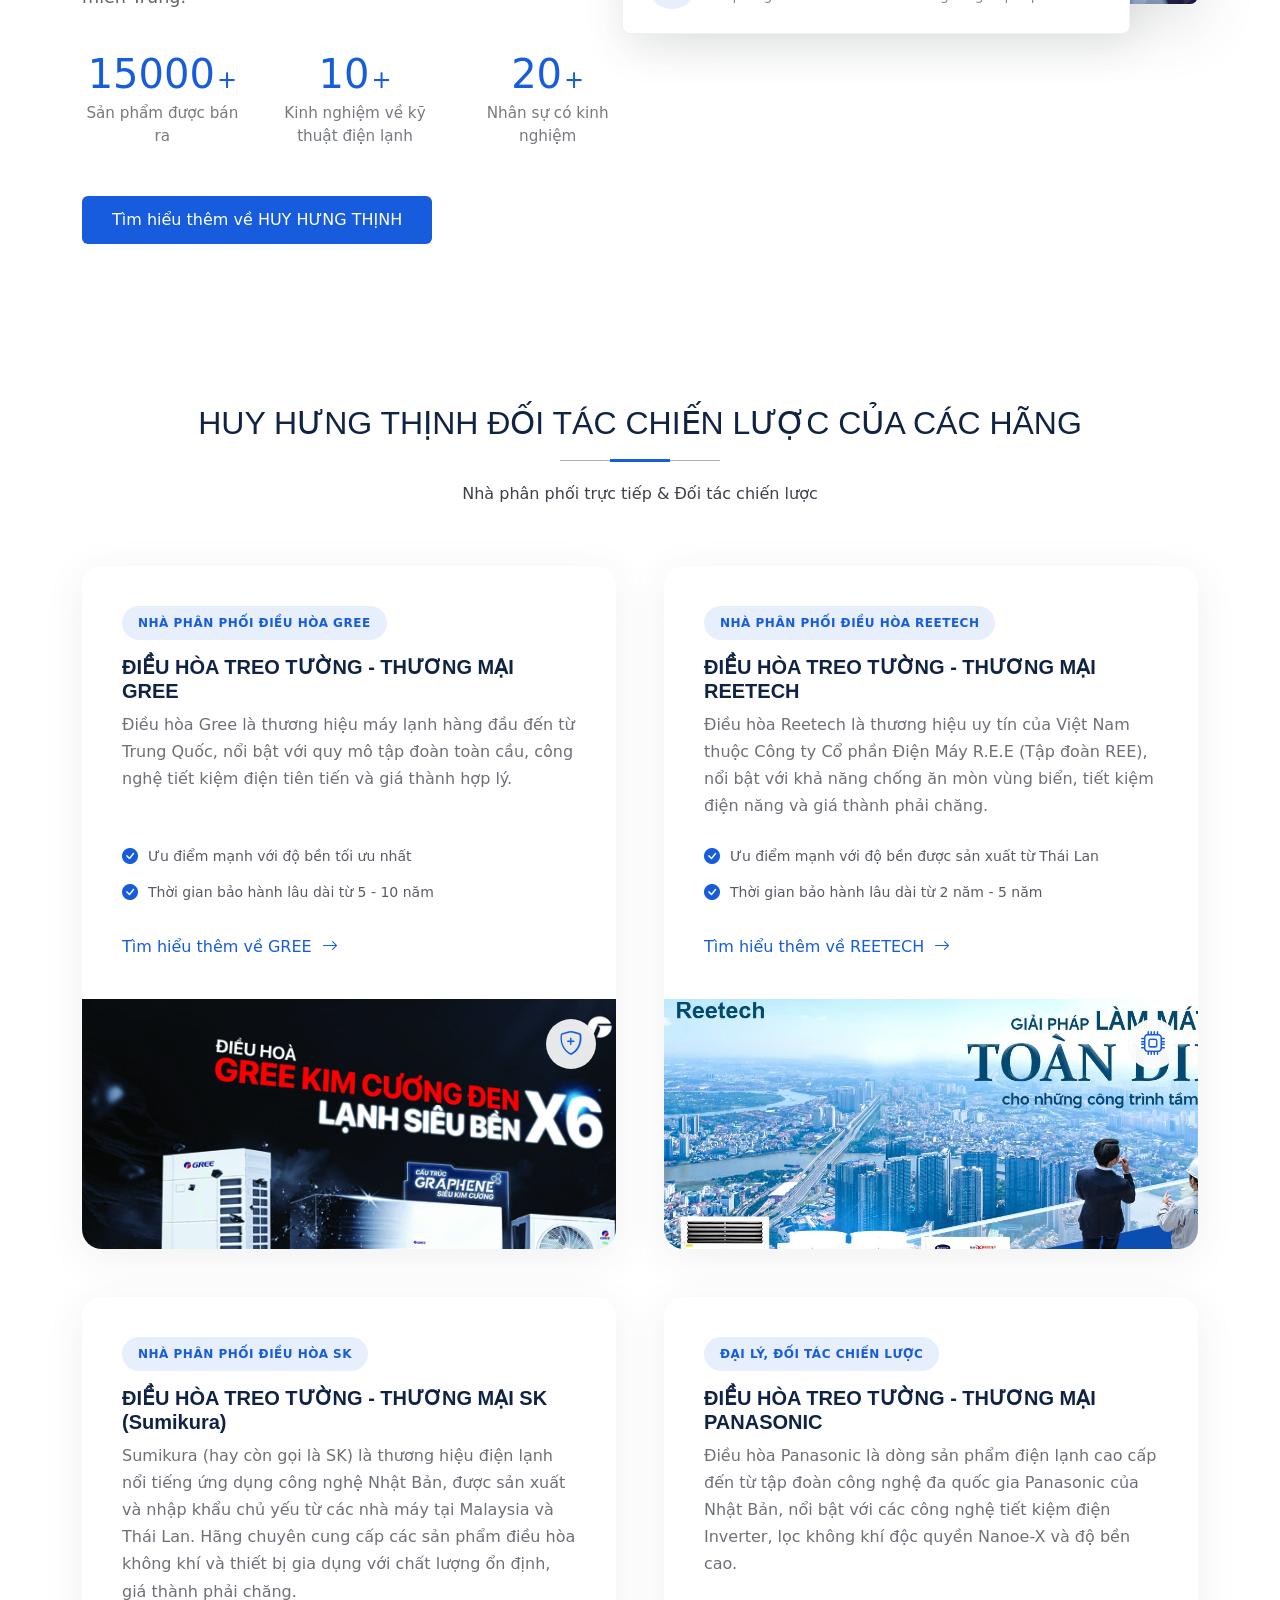
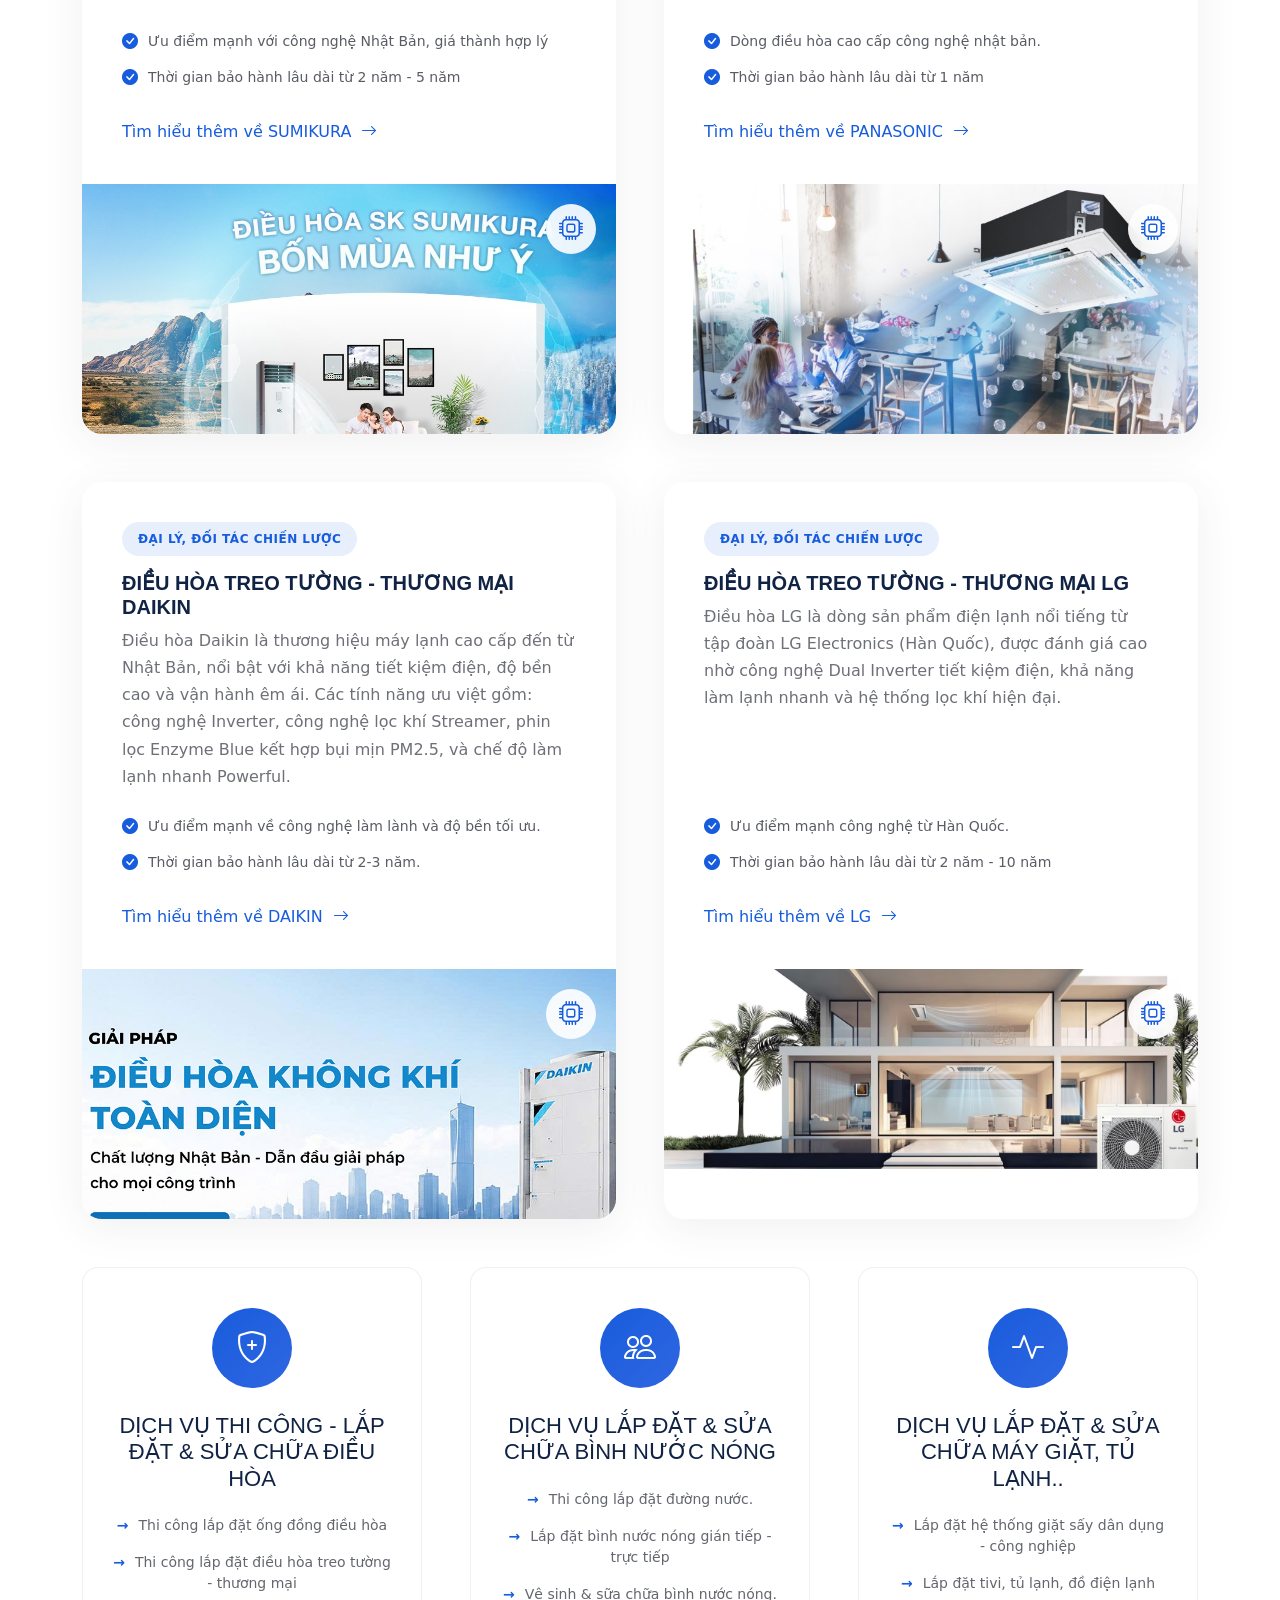
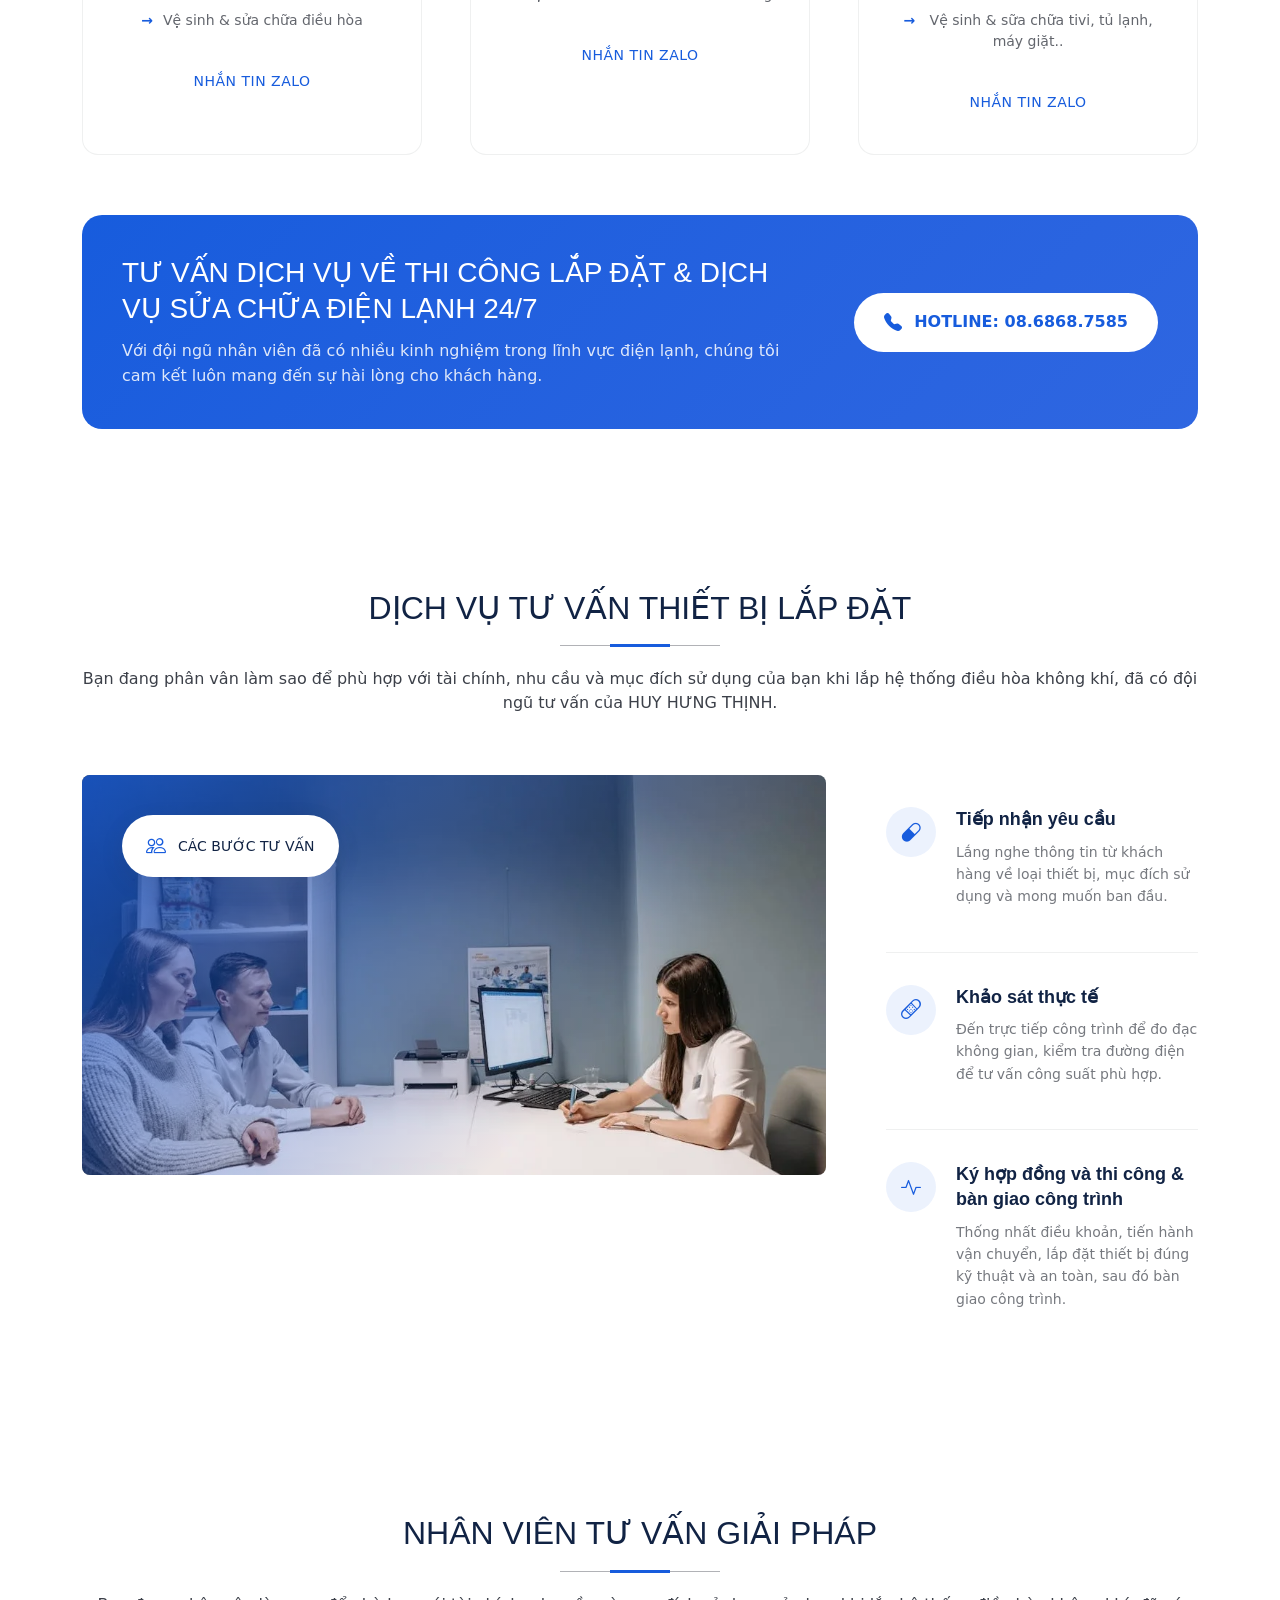
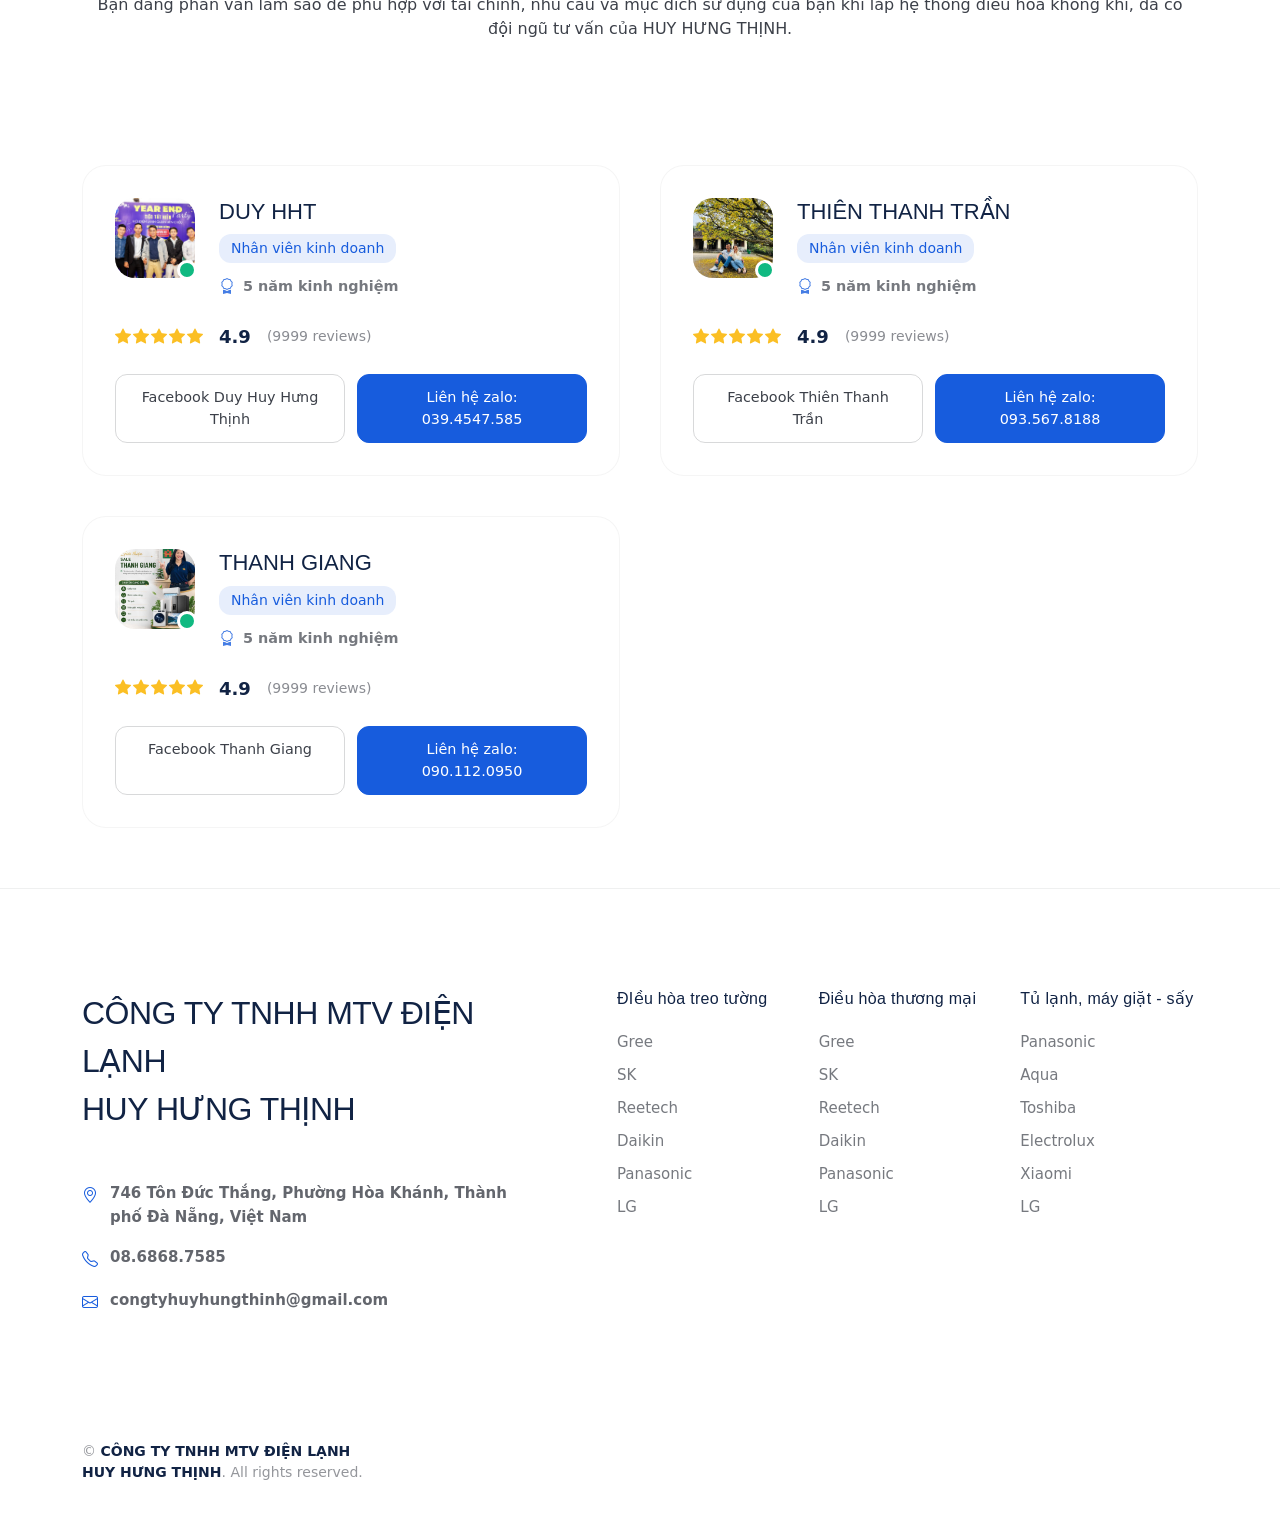
==== commit 86e7c906: "Update index.html phone number Update index.html phone number" ====
--- a/index.html
+++ b/index.html
@@ -48,7 +48,7 @@
         <div class="contact-info d-flex align-items-center">
           <i class="bi bi-envelope d-flex align-items-center"><a
               href="mailto:contact@example.com"><b>congtyhuyhungthinh@gmail.com</b></a></i>
-          <i class="bi bi-phone d-flex align-items-center ms-4"><span><b>086.868.7585</b></span></i>
+          <i class="bi bi-phone d-flex align-items-center ms-4"><span><b>08.6868.7585</b></span></i>
         </div>
         <div class="social-links d-none d-md-flex align-items-center">
           <a href="https://www.facebook.com/dienlanhhuysanyo" class="facebook"><i class="bi bi-facebook"></i></a>
@@ -458,7 +458,7 @@
             <div class="col-lg-4 text-lg-end">
               <a href="tel:0868687585" class="emergency-btn">
                 <i class="bi bi-telephone-fill"></i>
-               HOTLINE: 086.868.7585
+               HOTLINE: 08.6868.7585
               </a>
             </div>
           </div>
@@ -676,7 +676,7 @@
                 </div>
                 <div class="contact-item">
                   <i class="bi bi-telephone"></i>
-                  <span><b>086.868.7585</b></span>
+                  <span><b>08.6868.7585</b></span>
                 </div>
                 <div class="contact-item">
                   <i class="bi bi-envelope"></i>
--- a/assets/css/main.css
+++ b/assets/css/main.css
@@ -3977,7 +3977,7 @@
 
 .services .service-image {
   position: relative;
-  height: 250px;
+  height: 400px;
   overflow: hidden;
 }
 
@@ -6216,4 +6216,4 @@
   padding-top: 60px;
   padding-bottom: 60px;
   /* Add your styles here */
-}+}
